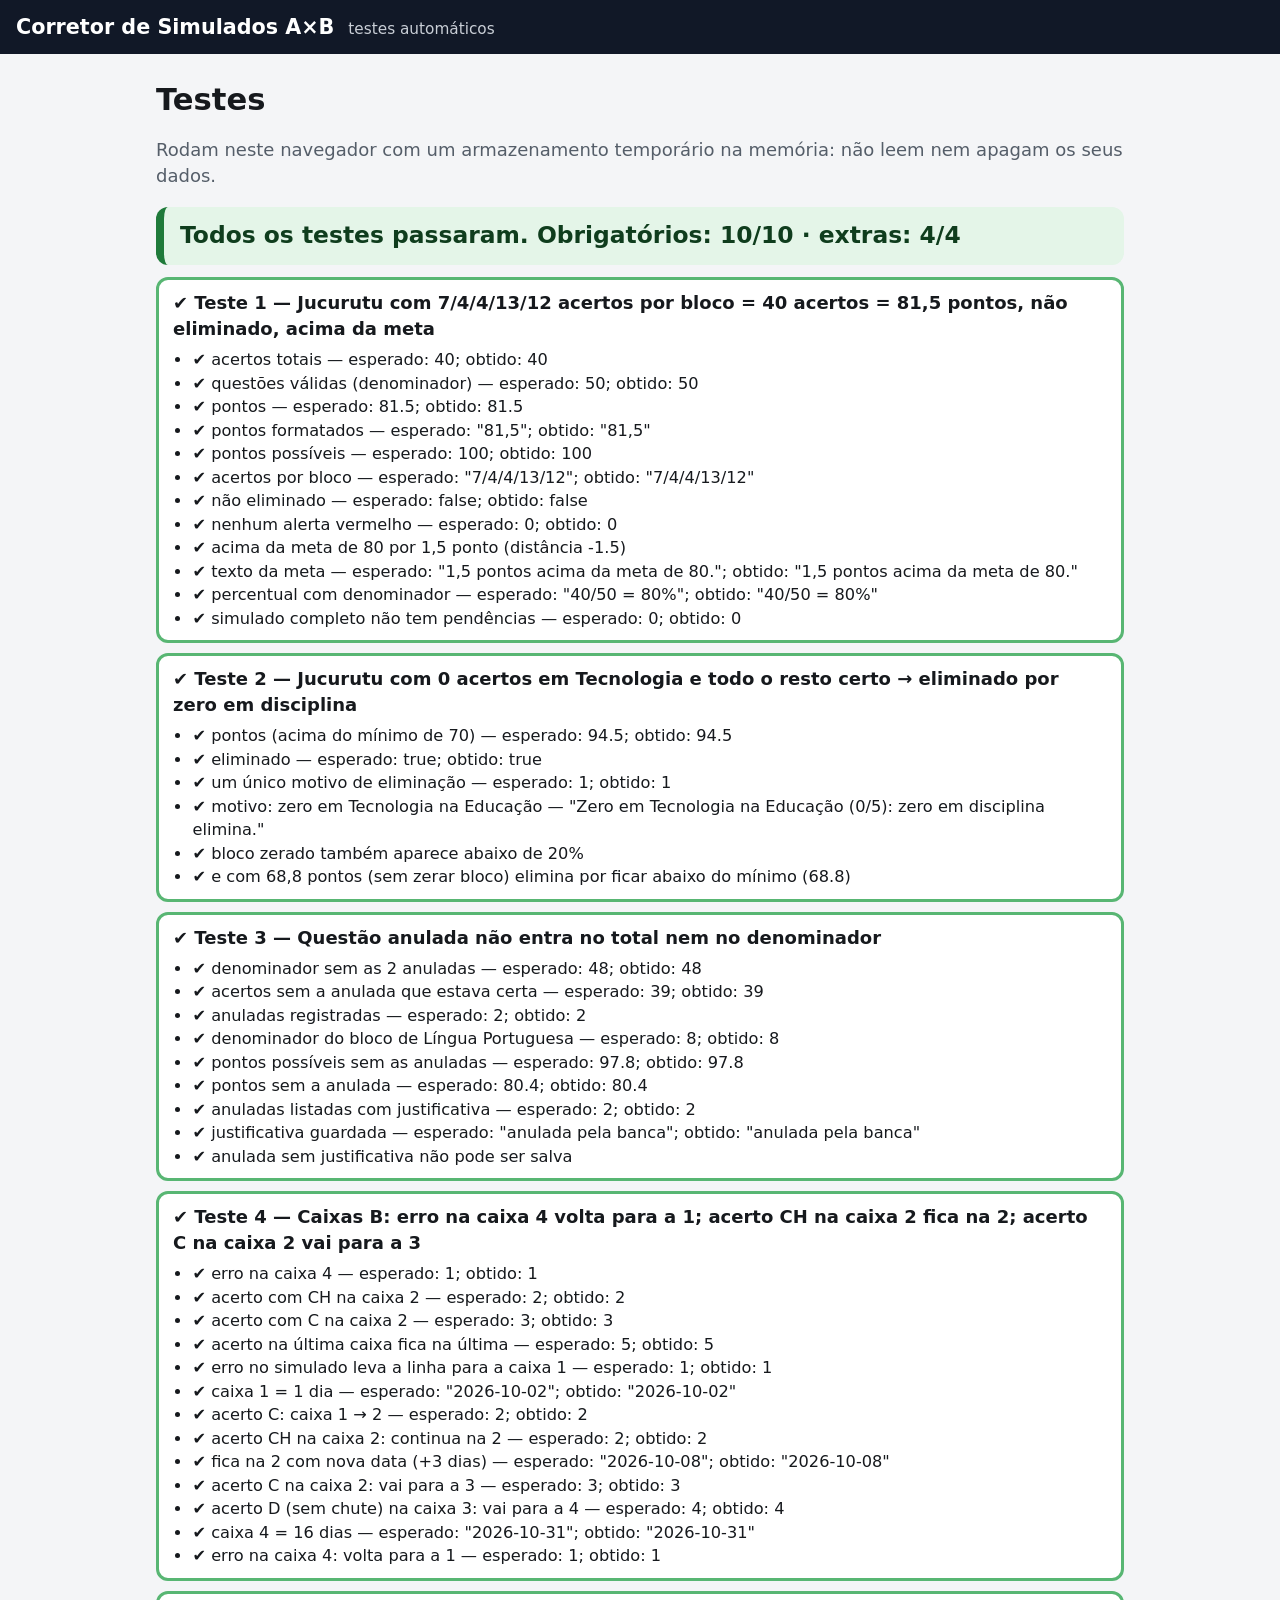
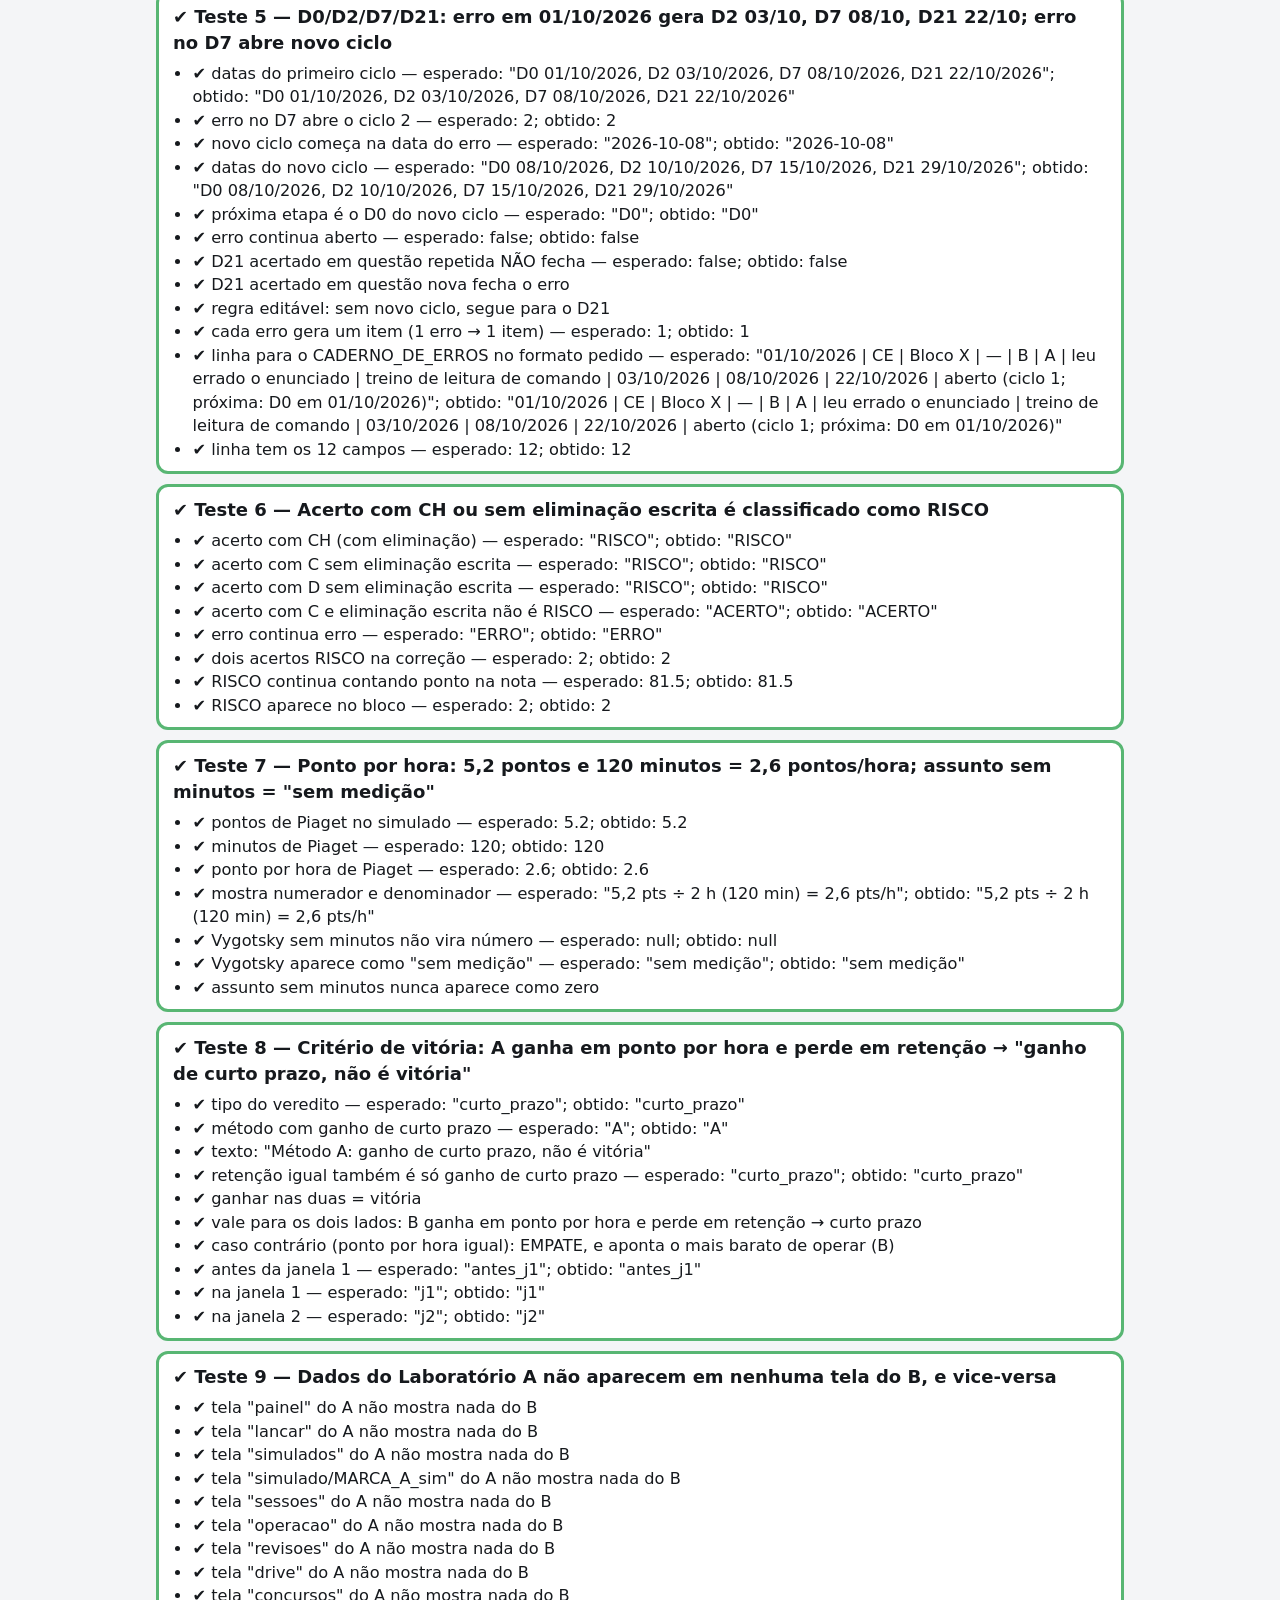
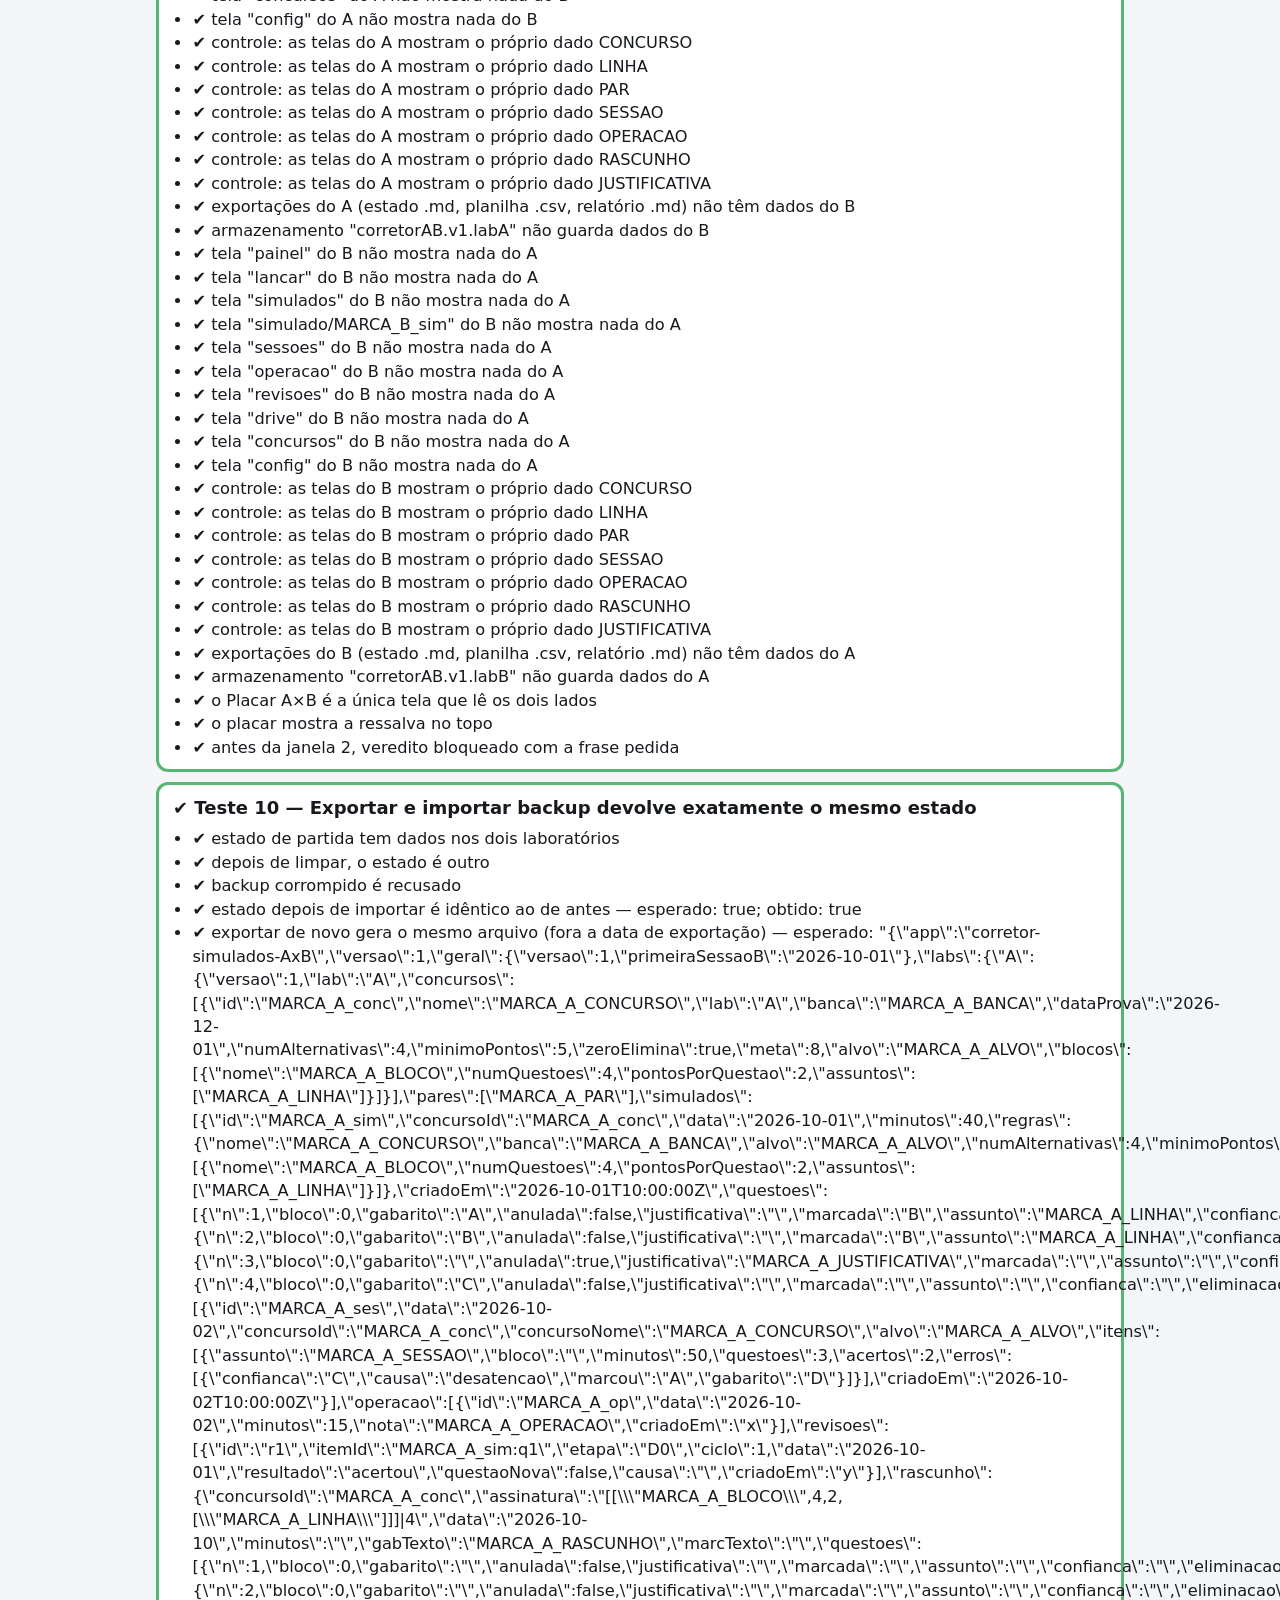
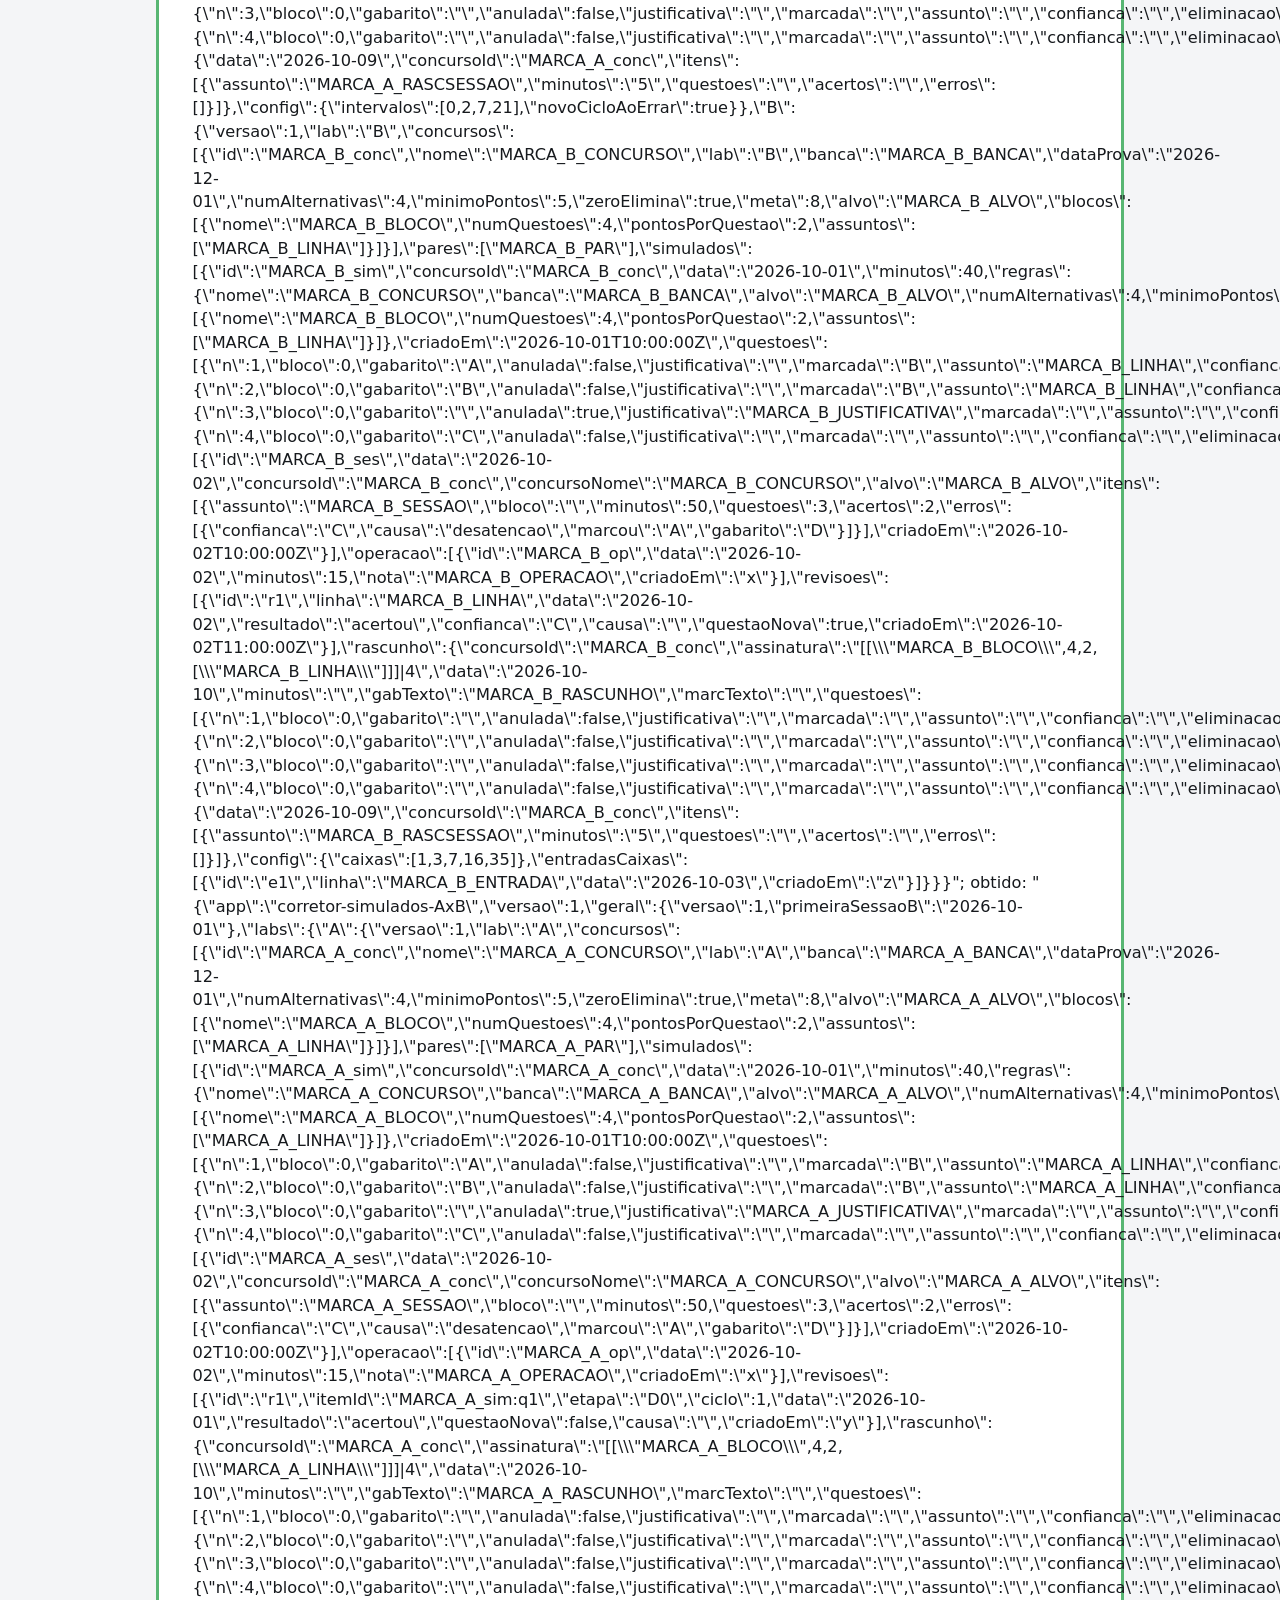
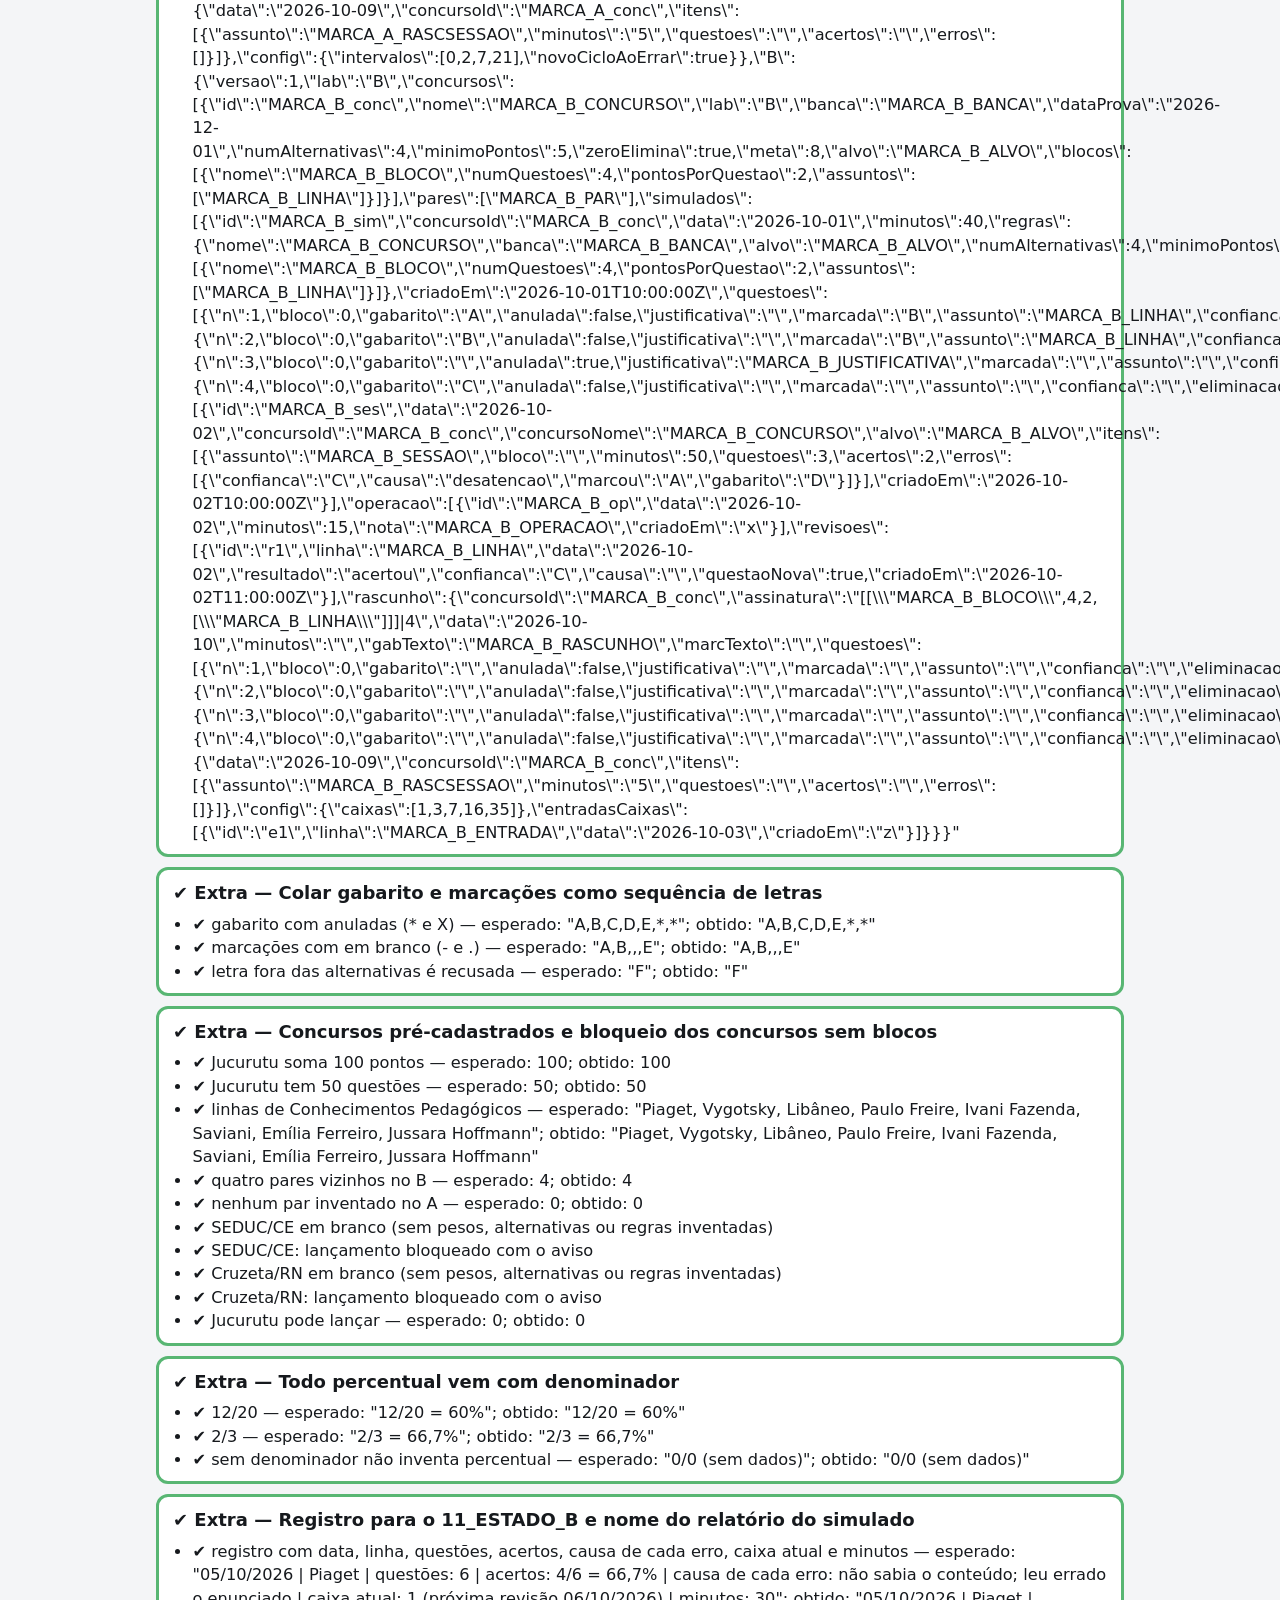
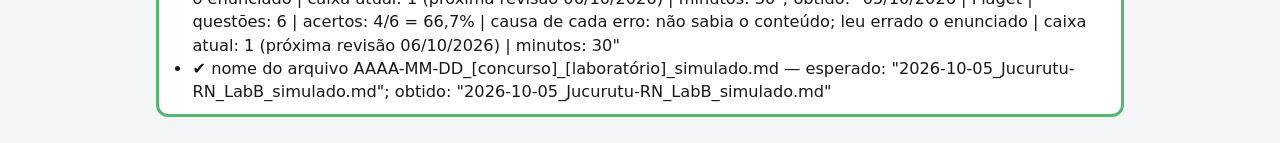
==== tests.html @ 15715290 "Corretor de Simulados A×B: site estático com dois laboratórios separados - Laboratório A (SEDUC/CE, " ====
<!doctype html>
<html lang="pt-BR">
<head>
  <meta charset="utf-8">
  <meta name="viewport" content="width=device-width, initial-scale=1">
  <title>Testes — Corretor de Simulados A×B</title>
  <link rel="stylesheet" href="css/estilo.css">
  <style>
    .teste { background: #fff; border-radius: 12px; border: 3px solid var(--borda); padding: 10px 14px; margin: 10px 0; }
    .teste.passou { border-color: #58b673; }
    .teste.falhou { border-color: #e2685d; }
    .teste ul { margin: 6px 0 0; padding-left: 1.2em; font-size: 0.9rem; }
    .teste li.nao { color: var(--verm); font-weight: 700; }
    #placar-testes { font-size: 1.3rem; font-weight: 800; }
  </style>
</head>
<body>
  <header class="topo"><a href="index.html" class="marca">Corretor de Simulados A×B</a><span class="sub">testes automáticos</span></header>
  <main>
    <h1>Testes</h1>
    <p class="suave">Rodam neste navegador com um armazenamento temporário na memória: não leem nem apagam os seus dados.</p>
    <div id="placar-testes" class="alerta info">Rodando…</div>
    <div id="resultados"></div>
  </main>
  <div id="app" hidden></div>

  <script src="js/nucleo.js"></script>
  <script src="js/dados.js"></script>
  <script src="js/app.js"></script>
  <script>
  (function () {
    'use strict';
    var N = Nucleo, D = Dados;
    D.usarBackend(D.backendMemoria());

    var resultados = [];
    function teste(num, nome, fn) {
      var checks = [];
      function ok(cond, desc) { checks.push({ ok: !!cond, desc: desc }); }
      function igual(obtido, esperado, desc) {
        ok(obtido === esperado, desc + ' — esperado: ' + JSON.stringify(esperado) + '; obtido: ' + JSON.stringify(obtido));
      }
      try { fn(ok, igual); } catch (e) { checks.push({ ok: false, desc: 'Erro durante o teste: ' + e.message }); }
      resultados.push({ num: num, nome: nome, checks: checks, ok: checks.length > 0 && checks.every(function (c) { return c.ok; }) });
    }

    /* ---------- auxiliares ---------- */

    function concJucurutu() { return D.labInicial('B').concursos[0]; }

    /** Simulado de Jucurutu com N acertos por bloco (as primeiras N questões de cada bloco certas). */
    function simuladoJucurutu(acertosPorBloco, data, id) {
      var conc = concJucurutu();
      var qs = N.questoesEmBranco(conc.blocos), cont = [0, 0, 0, 0, 0];
      qs.forEach(function (q) {
        q.gabarito = 'A';
        if (cont[q.bloco] < acertosPorBloco[q.bloco]) { q.marcada = 'A'; q.confianca = 'C'; q.eliminacao = true; cont[q.bloco]++; }
        else { q.marcada = 'B'; q.confianca = 'D'; q.eliminacao = true; q.causa = 'nao_sabia'; }
      });
      return { id: id || 'sim-teste', concursoId: conc.id, data: data || '2026-10-05', minutos: 180, regras: N.regrasDoConcurso(conc), questoes: qs, criadoEm: (data || '2026-10-05') + 'T10:00:00.000Z' };
    }

    /* ---------- 1 ---------- */
    teste(1, 'Jucurutu com 7/4/4/13/12 acertos por bloco = 40 acertos = 81,5 pontos, não eliminado, acima da meta', function (ok, igual) {
      var sim = simuladoJucurutu([7, 4, 4, 13, 12]);
      var c = N.corrigir(sim);
      igual(c.total.acertos, 40, 'acertos totais');
      igual(c.total.validas, 50, 'questões válidas (denominador)');
      igual(c.total.pontos, 81.5, 'pontos');
      igual(N.fmtNum(c.total.pontos), '81,5', 'pontos formatados');
      igual(c.total.pontosPossiveis, 100, 'pontos possíveis');
      igual(c.blocos.map(function (b) { return b.acertos; }).join('/'), '7/4/4/13/12', 'acertos por bloco');
      igual(c.eliminado, false, 'não eliminado');
      igual(c.vermelho.length, 0, 'nenhum alerta vermelho');
      ok(c.meta && c.meta.atingiu && c.meta.distancia === -1.5, 'acima da meta de 80 por 1,5 ponto (distância ' + (c.meta && c.meta.distancia) + ')');
      igual(N.textoMeta(c.meta), '1,5 pontos acima da meta de 80.', 'texto da meta');
      igual(N.fmtPct(c.total.acertos, c.total.validas), '40/50 = 80%', 'percentual com denominador');
      igual(N.pendenciasSimulado(sim, sim.regras).length, 0, 'simulado completo não tem pendências');
    });

    /* ---------- 2 ---------- */
    teste(2, 'Jucurutu com 0 acertos em Tecnologia e todo o resto certo → eliminado por zero em disciplina', function (ok, igual) {
      var c = N.corrigir(simuladoJucurutu([10, 0, 5, 15, 15]));
      igual(c.total.pontos, 94.5, 'pontos (acima do mínimo de 70)');
      igual(c.eliminado, true, 'eliminado');
      igual(c.vermelho.length, 1, 'um único motivo de eliminação');
      ok(/Zero em Tecnologia na Educação/.test(c.vermelho[0] || ''), 'motivo: zero em Tecnologia na Educação — "' + c.vermelho[0] + '"');
      ok(c.amarelo.some(function (m) { return m.indexOf('Tecnologia na Educação') === 0; }), 'bloco zerado também aparece abaixo de 20%');
      var abaixo = N.corrigir(simuladoJucurutu([10, 5, 5, 9, 9]));
      ok(abaixo.eliminado && abaixo.total.pontos === 68.8 && /abaixo do mínimo/.test(abaixo.vermelho[0]), 'e com 68,8 pontos (sem zerar bloco) elimina por ficar abaixo do mínimo (' + abaixo.total.pontos + ')');
    });

    /* ---------- 3 ---------- */
    teste(3, 'Questão anulada não entra no total nem no denominador', function (ok, igual) {
      var sim = simuladoJucurutu([7, 4, 4, 13, 12]);
      sim.questoes[0].anulada = true; sim.questoes[0].gabarito = ''; sim.questoes[0].justificativa = 'anulada pela banca'; // era acerto
      sim.questoes[9].anulada = true; sim.questoes[9].gabarito = ''; sim.questoes[9].justificativa = 'anulada pela banca'; // era erro
      var c = N.corrigir(sim);
      igual(c.total.validas, 48, 'denominador sem as 2 anuladas');
      igual(c.total.acertos, 39, 'acertos sem a anulada que estava certa');
      igual(c.total.anuladas, 2, 'anuladas registradas');
      igual(c.blocos[0].validas, 8, 'denominador do bloco de Língua Portuguesa');
      igual(c.total.pontosPossiveis, 97.8, 'pontos possíveis sem as anuladas');
      igual(c.total.pontos, 80.4, 'pontos sem a anulada');
      igual(c.anuladas.length, 2, 'anuladas listadas com justificativa');
      igual(c.anuladas[0].justificativa, 'anulada pela banca', 'justificativa guardada');
      sim.questoes[0].justificativa = '';
      ok(N.pendenciasSimulado(sim, sim.regras).some(function (p) { return /Q1: questão anulada precisa de justificativa/.test(p); }), 'anulada sem justificativa não pode ser salva');
    });

    /* ---------- 4 ---------- */
    teste(4, 'Caixas B: erro na caixa 4 volta para a 1; acerto CH na caixa 2 fica na 2; acerto C na caixa 2 vai para a 3', function (ok, igual) {
      igual(N.moverCaixa(4, 'errou', '', 5), 1, 'erro na caixa 4');
      igual(N.moverCaixa(2, 'acertou', 'CH', 5), 2, 'acerto com CH na caixa 2');
      igual(N.moverCaixa(2, 'acertou', 'C', 5), 3, 'acerto com C na caixa 2');
      igual(N.moverCaixa(5, 'acertou', 'C', 5), 5, 'acerto na última caixa fica na última');
      // Fluxo completo com o estado do laboratório
      var lab = D.labInicial('B');
      lab.simulados.push(simuladoJucurutu([10, 5, 5, 15, 14], '2026-10-01', 'sim-cx')); // erra a Q50 (Conhecimentos Pedagógicos)
      function rev(data, res, conf, i) { lab.revisoes.push({ id: 'r' + i, linha: 'Conhecimentos Pedagógicos', data: data, resultado: res, confianca: conf, causa: res === 'errou' ? 'distrator' : '', questaoNova: true, criadoEm: data + 'T12:00:0' + i + '.000Z' }); }
      function caixa() { return N.estadoCaixasB(lab)[0]; }
      igual(caixa().caixa, 1, 'erro no simulado leva a linha para a caixa 1');
      igual(caixa().proxima, '2026-10-02', 'caixa 1 = 1 dia');
      rev('2026-10-02', 'acertou', 'C', 1); igual(caixa().caixa, 2, 'acerto C: caixa 1 → 2');
      rev('2026-10-05', 'acertou', 'CH', 2); igual(caixa().caixa, 2, 'acerto CH na caixa 2: continua na 2');
      igual(caixa().proxima, '2026-10-08', 'fica na 2 com nova data (+3 dias)');
      rev('2026-10-08', 'acertou', 'C', 3); igual(caixa().caixa, 3, 'acerto C na caixa 2: vai para a 3');
      rev('2026-10-15', 'acertou', 'D', 4); igual(caixa().caixa, 4, 'acerto D (sem chute) na caixa 3: vai para a 4');
      igual(caixa().proxima, '2026-10-31', 'caixa 4 = 16 dias');
      rev('2026-10-31', 'errou', '', 5); igual(caixa().caixa, 1, 'erro na caixa 4: volta para a 1');
    });

    /* ---------- 5 ---------- */
    teste(5, 'D0/D2/D7/D21: erro em 01/10/2026 gera D2 03/10, D7 08/10, D21 22/10; erro no D7 abre novo ciclo', function (ok, igual) {
      var cfg = N.CONFIG_PADRAO.A;
      var item = { id: 'x', data: '2026-10-01' };
      var e = N.estadoItemA(item, [], cfg);
      igual(e.cicloAtual.etapas.map(function (x) { return x.nome + ' ' + N.fmtData(x.data); }).join(', '),
        'D0 01/10/2026, D2 03/10/2026, D7 08/10/2026, D21 22/10/2026', 'datas do primeiro ciclo');
      var regs = [
        { itemId: 'x', data: '2026-10-01', resultado: 'acertou', questaoNova: false, criadoEm: '2026-10-01T10:00:00Z' },
        { itemId: 'x', data: '2026-10-03', resultado: 'acertou', questaoNova: true, criadoEm: '2026-10-03T10:00:00Z' },
        { itemId: 'x', data: '2026-10-08', resultado: 'errou', questaoNova: true, causa: 'distrator', criadoEm: '2026-10-08T10:00:00Z' }
      ];
      e = N.estadoItemA(item, regs, cfg);
      igual(e.numCiclo, 2, 'erro no D7 abre o ciclo 2');
      igual(e.cicloAtual.inicio, '2026-10-08', 'novo ciclo começa na data do erro');
      igual(e.cicloAtual.etapas.map(function (x) { return x.nome + ' ' + N.fmtData(x.data); }).join(', '),
        'D0 08/10/2026, D2 10/10/2026, D7 15/10/2026, D21 29/10/2026', 'datas do novo ciclo');
      igual(e.proxima.nome, 'D0', 'próxima etapa é o D0 do novo ciclo');
      igual(e.fechado, false, 'erro continua aberto');
      // D21 só fecha com acerto em questão nova
      var ciclo = [
        { data: '2026-10-01', resultado: 'acertou', questaoNova: false, criadoEm: 'a1' },
        { data: '2026-10-03', resultado: 'acertou', questaoNova: true, criadoEm: 'a2' },
        { data: '2026-10-08', resultado: 'acertou', questaoNova: true, criadoEm: 'a3' },
        { data: '2026-10-22', resultado: 'acertou', questaoNova: false, criadoEm: 'a4' }
      ];
      igual(N.estadoItemA(item, ciclo, cfg).fechado, false, 'D21 acertado em questão repetida NÃO fecha');
      ciclo.push({ data: '2026-10-23', resultado: 'acertou', questaoNova: true, criadoEm: 'a5' });
      var f = N.estadoItemA(item, ciclo, cfg);
      ok(f.fechado && f.dataFechamento === '2026-10-23', 'D21 acertado em questão nova fecha o erro');
      // Regra editável: com "novo ciclo" desligado, errar no D7 segue para o D21
      var semCiclo = N.estadoItemA(item, regs, { intervalos: [0, 2, 7, 21], novoCicloAoErrar: false });
      ok(semCiclo.numCiclo === 1 && semCiclo.proxima.nome === 'D21', 'regra editável: sem novo ciclo, segue para o D21');
      // Fluxo completo a partir de um simulado do Laboratório A
      var lab = D.labInicial('A');
      lab.concursos[0].blocos = [{ nome: 'Bloco X', numQuestoes: 2, pontosPorQuestao: 1, assuntos: [] }];
      lab.concursos[0].numAlternativas = 4;
      var s = { id: 's1', concursoId: lab.concursos[0].id, data: '2026-10-01', minutos: 30, regras: N.regrasDoConcurso(lab.concursos[0]),
        questoes: [{ n: 1, bloco: 0, gabarito: 'A', anulada: false, marcada: 'B', assunto: '', confianca: 'D', eliminacao: true, par: '', causa: 'leu_errado' },
                   { n: 2, bloco: 0, gabarito: 'C', anulada: false, marcada: 'C', assunto: '', confianca: 'C', eliminacao: true, par: '', causa: '' }], criadoEm: 'z' };
      lab.simulados.push(s);
      var est = N.estadoRevisoesA(lab);
      igual(est.length, 1, 'cada erro gera um item (1 erro → 1 item)');
      var linha = N.linhaCaderno(est[0]);
      igual(linha, '01/10/2026 | CE | Bloco X | — | B | A | leu errado o enunciado | treino de leitura de comando | 03/10/2026 | 08/10/2026 | 22/10/2026 | aberto (ciclo 1; próxima: D0 em 01/10/2026)', 'linha para o CADERNO_DE_ERROS no formato pedido');
      igual(linha.split(' | ').length, 12, 'linha tem os 12 campos');
    });

    /* ---------- 6 ---------- */
    teste(6, 'Acerto com CH ou sem eliminação escrita é classificado como RISCO', function (ok, igual) {
      igual(N.classificar({ gabarito: 'A', marcada: 'A', confianca: 'CH', eliminacao: true }), 'RISCO', 'acerto com CH (com eliminação)');
      igual(N.classificar({ gabarito: 'A', marcada: 'A', confianca: 'C', eliminacao: false }), 'RISCO', 'acerto com C sem eliminação escrita');
      igual(N.classificar({ gabarito: 'A', marcada: 'A', confianca: 'D', eliminacao: false }), 'RISCO', 'acerto com D sem eliminação escrita');
      igual(N.classificar({ gabarito: 'A', marcada: 'A', confianca: 'C', eliminacao: true }), 'ACERTO', 'acerto com C e eliminação escrita não é RISCO');
      igual(N.classificar({ gabarito: 'A', marcada: 'B', confianca: 'C', eliminacao: true }), 'ERRO', 'erro continua erro');
      var sim = simuladoJucurutu([7, 4, 4, 13, 12]);
      sim.questoes[0].confianca = 'CH'; sim.questoes[1].eliminacao = false;
      var c = N.corrigir(sim);
      igual(c.total.risco, 2, 'dois acertos RISCO na correção');
      igual(c.total.pontos, 81.5, 'RISCO continua contando ponto na nota');
      igual(c.blocos[0].risco, 2, 'RISCO aparece no bloco');
    });

    /* ---------- 7 ---------- */
    teste(7, 'Ponto por hora: 5,2 pontos e 120 minutos = 2,6 pontos/hora; assunto sem minutos = "sem medição"', function (ok, igual) {
      var lab = D.labInicial('B');
      var sim = simuladoJucurutu([10, 5, 5, 15, 0], '2026-10-05', 'sim-pph');
      // Conhecimentos Pedagógicos: Q36 e Q37 certas em Piaget (2 × 2,6 = 5,2); Q38 certa em Vygotsky
      [35, 36].forEach(function (i) { var q = sim.questoes[i]; q.assunto = 'Piaget'; q.marcada = 'A'; q.confianca = 'C'; q.causa = ''; });
      var q38 = sim.questoes[37]; q38.assunto = 'Vygotsky'; q38.marcada = 'A'; q38.confianca = 'C'; q38.causa = '';
      lab.simulados.push(sim);
      lab.sessoes.push({ id: 'ses1', data: '2026-10-03', concursoId: 'jucurutu-rn', concursoNome: 'Jucurutu/RN', itens: [{ assunto: 'Piaget', bloco: 'Conhecimentos Pedagógicos', minutos: 120, questoes: 0, acertos: 0, erros: [] }], criadoEm: 'x' });
      var per = N.periodoPlacar({ primeiraSessaoB: '2026-10-01' }, D.labInicial('A'), lab, '2026-10-31');
      var pph = N.pontoPorHora(lab, per);
      var piaget = pph.linhas.filter(function (l) { return l.assunto === 'Piaget'; })[0];
      var vyg = pph.linhas.filter(function (l) { return l.assunto === 'Vygotsky'; })[0];
      igual(piaget.pontos, 5.2, 'pontos de Piaget no simulado');
      igual(piaget.minutos, 120, 'minutos de Piaget');
      igual(piaget.valor, 2.6, 'ponto por hora de Piaget');
      igual(N.textoPph(piaget.pontos, piaget.minutos, piaget.valor), '5,2 pts ÷ 2 h (120 min) = 2,6 pts/h', 'mostra numerador e denominador');
      igual(vyg.valor, null, 'Vygotsky sem minutos não vira número');
      igual(N.textoPph(vyg.pontos, vyg.minutos, vyg.valor), 'sem medição', 'Vygotsky aparece como "sem medição"');
      ok(vyg.valor !== 0, 'assunto sem minutos nunca aparece como zero');
    });

    /* ---------- 8 ---------- */
    teste(8, 'Critério de vitória: A ganha em ponto por hora e perde em retenção → "ganho de curto prazo, não é vitória"', function (ok, igual) {
      function n(pph, ac, tot, custo) { return { pph: { valor: pph }, retencao: { acertos: ac, total: tot }, custo: { media: custo } }; }
      var v = N.veredito(n(3, 5, 10, 60), n(2, 8, 10, 30));
      igual(v.tipo, 'curto_prazo', 'tipo do veredito');
      igual(v.metodo, 'A', 'método com ganho de curto prazo');
      ok(/ganho de curto prazo, não é vitória/.test(v.texto), 'texto: "' + v.texto + '"');
      igual(N.veredito(n(3, 5, 10, 60), n(2, 5, 10, 30)).tipo, 'curto_prazo', 'retenção igual também é só ganho de curto prazo');
      var vit = N.veredito(n(3, 9, 10, 60), n(2, 5, 10, 30));
      ok(vit.tipo === 'vitoria' && vit.metodo === 'A', 'ganhar nas duas = vitória');
      var bCurto = N.veredito(n(2, 9, 10, 60), n(3, 5, 10, 30));
      ok(bCurto.tipo === 'curto_prazo' && bCurto.metodo === 'B', 'vale para os dois lados: B ganha em ponto por hora e perde em retenção → curto prazo');
      var emp = N.veredito(n(2, 9, 10, 60), n(2, 5, 10, 30));
      ok(emp.tipo === 'empate' && emp.texto === 'EMPATE — fique com o mais barato de operar' && emp.maisBarato === 'B', 'caso contrário (ponto por hora igual): EMPATE, e aponta o mais barato de operar (B)');
      // Antes da janela 2 o veredito fica bloqueado
      var per = { inicio: '2026-10-01', j1: '2026-10-29', j2: '2026-11-26' };
      igual(N.faseJanela(per, '2026-10-20').fase, 'antes_j1', 'antes da janela 1');
      igual(N.faseJanela(per, '2026-11-01').fase, 'j1', 'na janela 1');
      igual(N.faseJanela(per, '2026-11-26').fase, 'j2', 'na janela 2');
    });

    /* ---------- 9 ---------- */
    teste(9, 'Dados do Laboratório A não aparecem em nenhuma tela do B, e vice-versa', function (ok, igual) {
      N.fixarHoje('2026-10-10');
      function montar(L) {
        var M = 'MARCA_' + L + '_';
        var lab = D.labInicial(L);
        lab.concursos = [{ id: M + 'conc', nome: M + 'CONCURSO', lab: L, banca: M + 'BANCA', dataProva: '2026-12-01', numAlternativas: 4, minimoPontos: 5, zeroElimina: true, meta: 8, alvo: M + 'ALVO',
          blocos: [{ nome: M + 'BLOCO', numQuestoes: 4, pontosPorQuestao: 2, assuntos: [M + 'LINHA'] }] }];
        lab.pares = [M + 'PAR'];
        var R = N.regrasDoConcurso(lab.concursos[0]);
        lab.simulados = [{ id: M + 'sim', concursoId: M + 'conc', data: '2026-10-01', minutos: 40, regras: R, criadoEm: '2026-10-01T10:00:00Z',
          questoes: [
            { n: 1, bloco: 0, gabarito: 'A', anulada: false, justificativa: '', marcada: 'B', assunto: M + 'LINHA', confianca: 'D', eliminacao: true, par: M + 'PAR', causa: 'distrator' },
            { n: 2, bloco: 0, gabarito: 'B', anulada: false, justificativa: '', marcada: 'B', assunto: M + 'LINHA', confianca: 'C', eliminacao: true, par: '', causa: '' },
            { n: 3, bloco: 0, gabarito: '', anulada: true, justificativa: M + 'JUSTIFICATIVA', marcada: '', assunto: '', confianca: '', eliminacao: false, par: '', causa: '' },
            { n: 4, bloco: 0, gabarito: 'C', anulada: false, justificativa: '', marcada: '', assunto: '', confianca: '', eliminacao: false, par: '', causa: 'chute' }] }];
        lab.sessoes = [{ id: M + 'ses', data: '2026-10-02', concursoId: M + 'conc', concursoNome: M + 'CONCURSO', alvo: M + 'ALVO',
          itens: [{ assunto: M + 'SESSAO', bloco: '', minutos: 50, questoes: 3, acertos: 2, erros: [{ confianca: 'C', causa: 'desatencao', marcou: 'A', gabarito: 'D' }] }], criadoEm: '2026-10-02T10:00:00Z' }];
        lab.operacao = [{ id: M + 'op', data: '2026-10-02', minutos: 15, nota: M + 'OPERACAO', criadoEm: 'x' }];
        lab.rascunho = App.novoRascunho(lab.concursos[0]);
        lab.rascunho.gabTexto = M + 'RASCUNHO';
        lab.rascunhoSessao = { data: '2026-10-09', concursoId: M + 'conc', itens: [{ assunto: M + 'RASCSESSAO', minutos: '5', questoes: '', acertos: '', erros: [] }] };
        if (L === 'A') lab.revisoes = [{ id: 'r1', itemId: M + 'sim:q1', etapa: 'D0', ciclo: 1, data: '2026-10-01', resultado: 'acertou', questaoNova: false, causa: '', criadoEm: 'y' }];
        else { lab.revisoes = [{ id: 'r1', linha: M + 'LINHA', data: '2026-10-02', resultado: 'acertou', confianca: 'C', causa: '', questaoNova: true, criadoEm: '2026-10-02T11:00:00Z' }]; lab.entradasCaixas = [{ id: 'e1', linha: M + 'ENTRADA', data: '2026-10-03', criadoEm: 'z' }]; }
        D.salvarLab(lab);
        return lab;
      }
      var labs = { A: montar('A'), B: montar('B') };
      var telas = ['', 'lancar', 'simulados', 'simulado/MARCA_X_sim', 'sessoes', 'operacao', 'revisoes', 'drive', 'concursos', 'config'];
      ['A', 'B'].forEach(function (L) {
        var O = L === 'A' ? 'B' : 'A';
        telas.forEach(function (t) {
          var html = App.htmlDaTela('#/' + L + '/' + t.replace('X', L));
          ok(html.indexOf('MARCA_' + O) < 0, 'tela "' + (t.replace('X', L) || 'painel') + '" do ' + L + ' não mostra nada do ' + O);
        });
        var todas = telas.map(function (t) { return App.htmlDaTela('#/' + L + '/' + t.replace('X', L)); }).join('');
        ['CONCURSO', 'LINHA', 'PAR', 'SESSAO', 'OPERACAO', 'RASCUNHO', 'JUSTIFICATIVA'].forEach(function (m) {
          ok(todas.indexOf('MARCA_' + L + '_' + m) >= 0, 'controle: as telas do ' + L + ' mostram o próprio dado ' + m);
        });
        var per = N.periodoPlacar({ primeiraSessaoB: '2026-10-01' }, L === 'A' ? labs.A : { sessoes: [] }, L === 'B' ? labs.B : { sessoes: [] }, N.hoje());
        var exp = N.mdEstadoLab(D.lab(L), per, N.hoje()) + N.csvLab(D.lab(L)) + N.mdSimulado(D.lab(L), D.lab(L).simulados[0]);
        ok(exp.indexOf('MARCA_' + O) < 0, 'exportações do ' + L + ' (estado .md, planilha .csv, relatório .md) não têm dados do ' + O);
        var bruto = D.PREFIXO + 'lab' + L;
        ok(JSON.stringify(D.lab(L)).indexOf('MARCA_' + O) < 0, 'armazenamento "' + bruto + '" não guarda dados do ' + O);
      });
      var placar = App.htmlDaTela('#/placar');
      ok(placar.indexOf('MARCA_A_') >= 0 && placar.indexOf('MARCA_B_') >= 0, 'o Placar A×B é a única tela que lê os dois lados');
      ok(placar.indexOf(N.RESSALVA_PLACAR) >= 0, 'o placar mostra a ressalva no topo');
      ok(placar.indexOf(N.FRASE_BLOQUEIO) >= 0, 'antes da janela 2, veredito bloqueado com a frase pedida');
      N.fixarHoje(null);
    });

    /* ---------- 10 ---------- */
    teste(10, 'Exportar e importar backup devolve exatamente o mesmo estado', function (ok, igual) {
      D.salvarGeral({ versao: 1, primeiraSessaoB: '2026-10-01' });
      var antes = JSON.stringify(D.estadoCompleto());
      ok(antes.indexOf('MARCA_A_') >= 0 && antes.indexOf('MARCA_B_') >= 0, 'estado de partida tem dados nos dois laboratórios');
      var arquivo = JSON.stringify(D.exportarBackup(), null, 2);
      D.limparTudo();
      ok(JSON.stringify(D.estadoCompleto()) !== antes, 'depois de limpar, o estado é outro');
      var invalido = JSON.parse(arquivo); invalido.labs.B.lab = 'A';
      var recusou = false;
      try { D.importarBackup(invalido); } catch (e) { recusou = true; }
      ok(recusou, 'backup corrompido é recusado');
      D.importarBackup(JSON.parse(arquivo));
      var depois = JSON.stringify(D.estadoCompleto());
      igual(depois === antes, true, 'estado depois de importar é idêntico ao de antes');
      var segundo = JSON.parse(JSON.stringify(D.exportarBackup())); delete segundo.exportadoEm;
      var primeiro = JSON.parse(arquivo); delete primeiro.exportadoEm;
      igual(JSON.stringify(segundo), JSON.stringify(primeiro), 'exportar de novo gera o mesmo arquivo (fora a data de exportação)');
    });

    /* ---------- extras ---------- */
    teste('extra', 'Colar gabarito e marcações como sequência de letras', function (ok, igual) {
      var g = N.lerSequencia('ab cde*\nX', 5, 'gabarito');
      igual(g.valores.join(','), 'A,B,C,D,E,*,*', 'gabarito com anuladas (* e X)');
      var m = N.lerSequencia('AB-.E', 5, 'marcacao');
      igual(m.valores.join(','), 'A,B,,,E', 'marcações com em branco (- e .)');
      igual(N.lerSequencia('ABF', 5, 'gabarito').invalidos.join(''), 'F', 'letra fora das alternativas é recusada');
    });

    teste('extra', 'Concursos pré-cadastrados e bloqueio dos concursos sem blocos', function (ok, igual) {
      var A = D.labInicial('A'), B = D.labInicial('B');
      var j = B.concursos[0];
      igual(N.totalPontos(j.blocos), 100, 'Jucurutu soma 100 pontos');
      igual(N.totalQuestoes(j.blocos), 50, 'Jucurutu tem 50 questões');
      igual(j.blocos[4].assuntos.join(', '), 'Piaget, Vygotsky, Libâneo, Paulo Freire, Ivani Fazenda, Saviani, Emília Ferreiro, Jussara Hoffmann', 'linhas de Conhecimentos Pedagógicos');
      igual(B.pares.length, 4, 'quatro pares vizinhos no B');
      igual(A.pares.length, 0, 'nenhum par inventado no A');
      A.concursos.forEach(function (c) {
        ok(c.blocos.length === 0 && c.numAlternativas === null && c.minimoPontos === null && c.zeroElimina === null && c.meta === null, c.nome + ' em branco (sem pesos, alternativas ou regras inventadas)');
        ok(N.bloqueiosLancamento(c).indexOf('preencher pelo edital antes de lançar simulado') >= 0, c.nome + ': lançamento bloqueado com o aviso');
      });
      igual(N.bloqueiosLancamento(j).length, 0, 'Jucurutu pode lançar');
    });

    teste('extra', 'Todo percentual vem com denominador', function (ok, igual) {
      igual(N.fmtPct(12, 20), '12/20 = 60%', '12/20');
      igual(N.fmtPct(2, 3), '2/3 = 66,7%', '2/3');
      igual(N.fmtPct(0, 0), '0/0 (sem dados)', 'sem denominador não inventa percentual');
    });

    teste('extra', 'Registro para o 11_ESTADO_B e nome do relatório do simulado', function (ok, igual) {
      var lab = D.labInicial('B');
      var sim = simuladoJucurutu([10, 5, 5, 15, 14], '2026-10-05', 'sim-reg');
      sim.questoes[49].assunto = 'Piaget'; sim.questoes[48].assunto = 'Piaget';
      lab.simulados.push(sim);
      lab.sessoes.push({ id: 's', data: '2026-10-05', concursoId: 'jucurutu-rn', concursoNome: 'Jucurutu/RN', itens: [{ assunto: 'Piaget', bloco: 'Conhecimentos Pedagógicos', minutos: 30, questoes: 4, acertos: 3, erros: [{ confianca: 'D', causa: 'leu_errado' }] }], criadoEm: 'q' });
      igual(N.registroEstadoB(lab, 'Piaget', '2026-10-05'),
        '05/10/2026 | Piaget | questões: 6 | acertos: 4/6 = 66,7% | causa de cada erro: não sabia o conteúdo; leu errado o enunciado | caixa atual: 1 (próxima revisão 06/10/2026) | minutos: 30',
        'registro com data, linha, questões, acertos, causa de cada erro, caixa atual e minutos');
      igual(N.nomeArquivoSimulado(sim, 'B'), '2026-10-05_Jucurutu-RN_LabB_simulado.md', 'nome do arquivo AAAA-MM-DD_[concurso]_[laboratório]_simulado.md');
    });

    /* ---------- saída ---------- */
    var obrigatorios = resultados.filter(function (r) { return r.num !== 'extra'; });
    var passaram = obrigatorios.filter(function (r) { return r.ok; }).length;
    var extrasOk = resultados.filter(function (r) { return r.num === 'extra' && r.ok; }).length;
    var extras = resultados.length - obrigatorios.length;
    var todos = resultados.every(function (r) { return r.ok; });
    var p = document.getElementById('placar-testes');
    p.className = 'alerta ' + (todos ? 'verde' : 'vermelho');
    p.textContent = (todos ? 'Todos os testes passaram. ' : 'Há testes falhando. ') + 'Obrigatórios: ' + passaram + '/' + obrigatorios.length + ' · extras: ' + extrasOk + '/' + extras;
    var h = '';
    resultados.forEach(function (r) {
      h += '<div class="teste ' + (r.ok ? 'passou' : 'falhou') + '"><strong>' + (r.ok ? '✔' : '✘') + ' ' + (r.num === 'extra' ? 'Extra' : 'Teste ' + r.num) + ' — ' + r.nome.replace(/</g, '&lt;') + '</strong><ul>';
      r.checks.forEach(function (c) { h += '<li class="' + (c.ok ? 'sim' : 'nao') + '">' + (c.ok ? '✔ ' : '✘ ') + c.desc.replace(/</g, '&lt;') + '</li>'; });
      h += '</ul></div>';
    });
    document.getElementById('resultados').innerHTML = h;
    window.RESULTADO_TESTES = { todos: todos, obrigatorios: obrigatorios.length, passaram: passaram, extras: extras, extrasOk: extrasOk,
      falhas: resultados.filter(function (r) { return !r.ok; }).map(function (r) { return { num: r.num, nome: r.nome, checks: r.checks.filter(function (c) { return !c.ok; }) }; }) };
  })();
  </script>
</body>
</html>
---- css/estilo.css ----
/* Corretor de Simulados A×B — estilo (letras e botões grandes, pensado para celular) */

:root {
  --fundo: #f4f5f7;
  --texto: #16191d;
  --suave: #555e69;
  --borda: #cfd5dd;
  --cartao: #ffffff;
  --escuro: #111827;
  --a: #1d4ed8;
  --a-claro: #e7eefe;
  --b: #0f766e;
  --b-claro: #dff4f1;
  --p: #6d28d9;
  --p-claro: #f1eafe;
  --verm: #b42318;
  --verm-claro: #fdeceb;
  --amar: #8a5300;
  --amar-claro: #fff3d6;
  --verde: #1f7a3a;
  --verde-claro: #e4f5e8;
  --cor: var(--escuro);
  --cor-claro: #eceef2;
}

* { box-sizing: border-box; }

html { font-size: 18px; -webkit-text-size-adjust: 100%; }

body {
  margin: 0;
  font-family: system-ui, -apple-system, "Segoe UI", Roboto, "Helvetica Neue", Arial, sans-serif;
  background: var(--fundo);
  color: var(--texto);
  line-height: 1.45;
}

a { color: var(--cor); }

h1 { font-size: 1.7rem; margin: 0.4em 0; line-height: 1.2; }
h2 { font-size: 1.35rem; margin: 1em 0 0.5em; line-height: 1.25; }
h3 { font-size: 1.15rem; margin: 1.2em 0 0.4em; }
h4 { font-size: 1rem; margin: 1em 0 0.3em; }

.topo { background: var(--escuro); color: #fff; padding: 12px 16px; display: flex; flex-wrap: wrap; gap: 4px 14px; align-items: baseline; }
.topo .marca { color: #fff; text-decoration: none; font-weight: 800; font-size: 1.15rem; }
.topo .sub { color: #c9ced6; font-size: 0.85rem; }

nav.principal { display: flex; flex-wrap: wrap; gap: 6px; padding: 8px 12px; background: #1f2937; }
nav.principal a {
  color: #fff; text-decoration: none; font-weight: 700; padding: 10px 14px; border-radius: 10px;
  min-height: 46px; display: inline-flex; align-items: center; border: 2px solid transparent;
}
nav.principal a.nav-a { border-color: #6d8ff0; }
nav.principal a.nav-b { border-color: #3bb3a6; }
nav.principal a.nav-p { border-color: #a98af0; }
nav.principal a.ativo { background: #fff; color: var(--escuro); }

main { max-width: 1000px; margin: 0 auto; padding: 16px; }

/* Botões e campos */
button, .botao {
  font: inherit; font-weight: 700; min-height: 50px; padding: 10px 18px; border-radius: 12px;
  border: 2px solid var(--borda); background: #fff; color: var(--texto); cursor: pointer;
  display: inline-flex; align-items: center; justify-content: center; text-align: center; text-decoration: none;
  margin: 6px 8px 6px 0; max-width: 100%;
}
button:hover, .botao:hover { border-color: var(--cor); }
button.primario, .botao.primario { background: var(--cor); color: #fff; border-color: var(--cor); }
button.perigo { color: var(--verm); border-color: #f0b4ae; }
button.pequeno { min-height: 42px; padding: 6px 12px; font-size: 0.9rem; }
button:focus-visible, a:focus-visible, input:focus-visible, select:focus-visible, textarea:focus-visible, summary:focus-visible {
  outline: 3px solid #f59e0b; outline-offset: 2px;
}

label { display: block; font-weight: 700; margin: 10px 0 4px; }
input, select, textarea {
  font: inherit; font-weight: 400; display: block; width: 100%; min-height: 50px; margin-top: 4px;
  padding: 8px 12px; border: 2px solid var(--borda); border-radius: 10px; background: #fff; color: var(--texto);
}
textarea { min-height: 70px; resize: vertical; }
input[type="checkbox"], input[type="radio"] { width: 28px; height: 28px; min-height: 0; margin: 0; flex: 0 0 auto; accent-color: var(--cor); }
label.marcar { display: flex; align-items: center; gap: 10px; font-weight: 600; min-height: 50px; margin: 6px 0; }
fieldset { border: 2px solid var(--borda); border-radius: 12px; margin: 12px 0; padding: 8px 14px 12px; min-width: 0; }
fieldset.radios { display: flex; flex-wrap: wrap; gap: 0 18px; padding-top: 0; }
legend { font-weight: 800; padding: 0 6px; }

.acoes { display: flex; flex-wrap: wrap; align-items: center; margin: 10px 0; }

.grade2 { display: grid; grid-template-columns: repeat(auto-fit, minmax(230px, 1fr)); gap: 0 14px; }
.grade3 { display: grid; grid-template-columns: repeat(auto-fit, minmax(160px, 1fr)); gap: 0 14px; }
.grade-num { display: grid; grid-template-columns: repeat(auto-fit, minmax(150px, 1fr)); gap: 0 12px; }

.cartao { background: var(--cartao); border: 1px solid var(--borda); border-radius: 16px; padding: 14px 16px; margin: 12px 0; }
.cartao > h3:first-child, .cartao > h2:first-child { margin-top: 0.2em; }
.suave { color: var(--suave); }
.ruim { color: var(--verm); font-weight: 700; }
.lista-limpa { list-style: none; padding: 0; }

/* Alertas */
.alerta { border-radius: 12px; padding: 12px 16px; margin: 12px 0; border-left: 8px solid; }
.alerta ul { margin: 6px 0 0; padding-left: 1.2em; }
.alerta.vermelho { background: var(--verm-claro); border-color: var(--verm); color: #5e120c; }
.alerta.amarelo { background: var(--amar-claro); border-color: #d99a00; color: #4d3200; }
.alerta.verde { background: var(--verde-claro); border-color: var(--verde); color: #0f3d1d; }
.alerta.info { background: #eef1f5; border-color: #7b8794; }
.aviso-topo { font-weight: 700; }

.destaque-drive { background: #fffbe8; border: 2px solid #e8c547; border-radius: 12px; padding: 12px 16px; font-weight: 700; }

/* Tela inicial */
.cartao-link {
  display: flex; flex-direction: column; gap: 4px; text-decoration: none; color: var(--texto);
  background: #fff; border-radius: 16px; padding: 18px; margin: 10px 0; border: 3px solid var(--borda); min-height: 110px;
}
.cartao-link strong { font-size: 1.25rem; }
.cartao-link.lab-a { border-color: var(--a); }
.cartao-link.lab-a strong { color: var(--a); }
.cartao-link.lab-b { border-color: var(--b); }
.cartao-link.lab-b strong { color: var(--b); }
.cartao-link.placar { border-color: var(--p); }
.cartao-link.placar strong { color: var(--p); }
.cartao-link-simples { display: block; text-decoration: none; color: var(--texto); }

/* Laboratórios */
.lab-a { --cor: var(--a); --cor-claro: var(--a-claro); }
.lab-b { --cor: var(--b); --cor-claro: var(--b-claro); }
.faixa-lab { background: var(--cor); color: #fff; padding: 12px 16px; border-radius: 14px; font-size: 1.05rem; display: flex; flex-wrap: wrap; gap: 4px 10px; }
.faixa-drive { margin-left: auto; background: rgba(255, 255, 255, 0.18); border-radius: 8px; padding: 0 8px; font-weight: 700; }
.abas { display: flex; flex-wrap: wrap; gap: 6px; margin: 12px 0 6px; }
.abas a {
  text-decoration: none; font-weight: 700; color: var(--cor); border: 2px solid var(--cor); border-radius: 10px;
  padding: 8px 12px; min-height: 46px; display: inline-flex; align-items: center; background: #fff;
}
.abas a.ativo { background: var(--cor); color: #fff; }

.numero-grande {
  display: block; background: var(--cor-claro); border-radius: 14px; padding: 12px 16px; margin: 8px 0;
  text-decoration: none; color: var(--texto); font-weight: 600;
}
.numero-grande span { display: block; font-size: 2rem; font-weight: 800; color: var(--cor); line-height: 1.1; }
.numero-grande.urgente { background: var(--verm-claro); }
.numero-grande.urgente span { color: var(--verm); }

/* Tabelas */
.tabela-rolagem { overflow-x: auto; -webkit-overflow-scrolling: touch; margin: 8px 0; }
table { width: 100%; border-collapse: collapse; background: #fff; font-size: 0.95rem; }
th, td { padding: 8px 10px; border-bottom: 1px solid var(--borda); text-align: left; vertical-align: top; }
th { background: #eef1f5; font-weight: 800; }
table.cinco td:first-child { min-width: 170px; }

/* Lançamento */
.titulo-bloco { background: var(--cor-claro); border-radius: 10px; padding: 8px 12px; margin-top: 18px; }
.questao { border: 3px solid var(--borda); border-radius: 14px; padding: 10px 12px; margin: 10px 0; background: #fff; }
.questao.s-ACERTO { border-color: #58b673; }
.questao.s-RISCO { border-color: #e0a800; }
.questao.s-ERRO, .questao.s-BRANCO { border-color: #e2685d; }
.questao.s-ANULADA { border-color: #9aa3ae; background: #f2f3f5; }
.q-cab { display: flex; align-items: center; justify-content: space-between; gap: 10px; }
.q-num { font-weight: 800; font-size: 1.1rem; }
.q-campos { display: grid; grid-template-columns: repeat(auto-fill, minmax(128px, 1fr)); gap: 0 10px; }
.q-campos label { font-size: 0.9rem; }
.q-campos .largo { grid-column: 1 / -1; }
.q-campos label.marcar { align-self: end; }
.contramedida { margin: 4px 0; color: var(--suave); font-weight: 600; }

.chip { display: inline-block; border-radius: 999px; padding: 2px 10px; font-size: 0.85rem; font-weight: 800; background: #e5e7eb; color: #222; overflow-wrap: anywhere; }
.chip.s-ACERTO { background: var(--verde-claro); color: var(--verde); }
.chip.s-RISCO { background: var(--amar-claro); color: var(--amar); }
.chip.s-ERRO, .chip.s-BRANCO { background: var(--verm-claro); color: var(--verm); }
.chip.s-ANULADA, .chip.s-PENDENTE { background: #e5e7eb; color: #374151; }

.resumo-fixo {
  position: sticky; bottom: 0; z-index: 4; background: var(--escuro); color: #fff;
  border-radius: 14px 14px 0 0; padding: 10px 14px; margin-top: 14px; box-shadow: 0 -4px 14px rgba(0, 0, 0, 0.18);
}
.resumo-numeros { display: flex; flex-wrap: wrap; gap: 4px 18px; font-weight: 700; }
.resumo-fixo button { margin: 6px 8px 0 0; }
.resumo-fixo button.primario { background: #fff; color: var(--escuro); border-color: #fff; }
.resumo-fixo button:not(.primario) { background: transparent; color: #fff; border-color: #6b7280; }

/* Sessões */
.item-sessao { background: #fafbfc; }
.erro-sessao { display: grid; grid-template-columns: repeat(auto-fill, minmax(160px, 1fr)); gap: 0 12px; border-top: 1px dashed var(--borda); padding-top: 6px; margin-top: 6px; }
.erro-sessao .q-num, .erro-sessao .contramedida { grid-column: 1 / -1; }

/* Revisões */
.item-rev.urgente { border-left: 8px solid var(--verm); }
.linha-tempo { display: flex; flex-wrap: wrap; gap: 6px; }
.etapa { border: 2px solid var(--borda); border-radius: 8px; padding: 2px 8px; font-size: 0.9rem; font-weight: 600; background: #fff; }
.etapa.feita { border-color: #58b673; background: var(--verde-claro); }
.etapa.falhou { border-color: #e2685d; background: var(--verm-claro); }
.form-revisao { background: var(--cor-claro); border-radius: 12px; padding: 6px 12px 10px; margin: 8px 0; }

details { margin: 8px 0; }
summary {
  cursor: pointer; font-weight: 700; color: var(--cor); min-height: 46px; display: flex; align-items: center;
  border: 2px solid var(--cor); border-radius: 10px; padding: 6px 12px; background: #fff; list-style: none;
}
summary::-webkit-details-marker { display: none; }
summary::before { content: "▸"; margin-right: 8px; }
details[open] > summary::before { content: "▾"; }
details.inline { display: block; }
details.cartao > summary { border: none; padding: 0; min-height: 40px; }

textarea.saida { font-family: ui-monospace, "SFMono-Regular", Menlo, Consolas, monospace; font-size: 0.8rem; line-height: 1.4; background: #fbfbfc; white-space: pre; overflow-x: auto; }

/* Placar */
.ressalva {
  position: sticky; top: 0; z-index: 6; background: var(--p-claro); color: #2e1065; border: 2px solid var(--p);
  border-radius: 0 0 12px 12px; padding: 8px 14px; font-weight: 700; font-size: 0.88rem; margin: -16px -4px 8px;
}
.placar-tela { --cor: var(--p); --cor-claro: var(--p-claro); }
.veredito { border-radius: 14px; padding: 14px 16px; font-size: 1.1rem; border: 3px solid; margin: 10px 0; }
.veredito.bloqueado { background: #eef1f5; border-color: #7b8794; font-weight: 700; }
.veredito.vitoria { background: var(--verde-claro); border-color: var(--verde); }
.veredito.curto_prazo { background: var(--amar-claro); border-color: #d99a00; }
.veredito.empate { background: #eef1f5; border-color: var(--p); }
.detalhe-metodo.lab-a > summary { color: var(--a); }
.detalhe-metodo.lab-b > summary { color: var(--b); }

@media (max-width: 600px) {
  html { font-size: 17px; }
  main { padding: 12px; }
  .ressalva { margin: -12px -4px 8px; }
  .faixa-drive { margin-left: 0; }
  button, .botao { width: 100%; margin-right: 0; }
  .resumo-fixo button { width: auto; flex: 1 1 auto; }
  .resumo-fixo .acoes { flex-wrap: nowrap; }
  .numero-grande span { font-size: 1.7rem; }
  .abas a { font-size: 0.9rem; padding: 6px 10px; min-height: 42px; }
  nav.principal a { padding: 8px 10px; min-height: 44px; }
  table { font-size: 0.82rem; }
  th, td { padding: 6px 5px; }
  .questao { padding: 8px 10px; }
}

@media print {
  nav, .abas, button, .resumo-fixo { display: none !important; }
  body { background: #fff; }
}
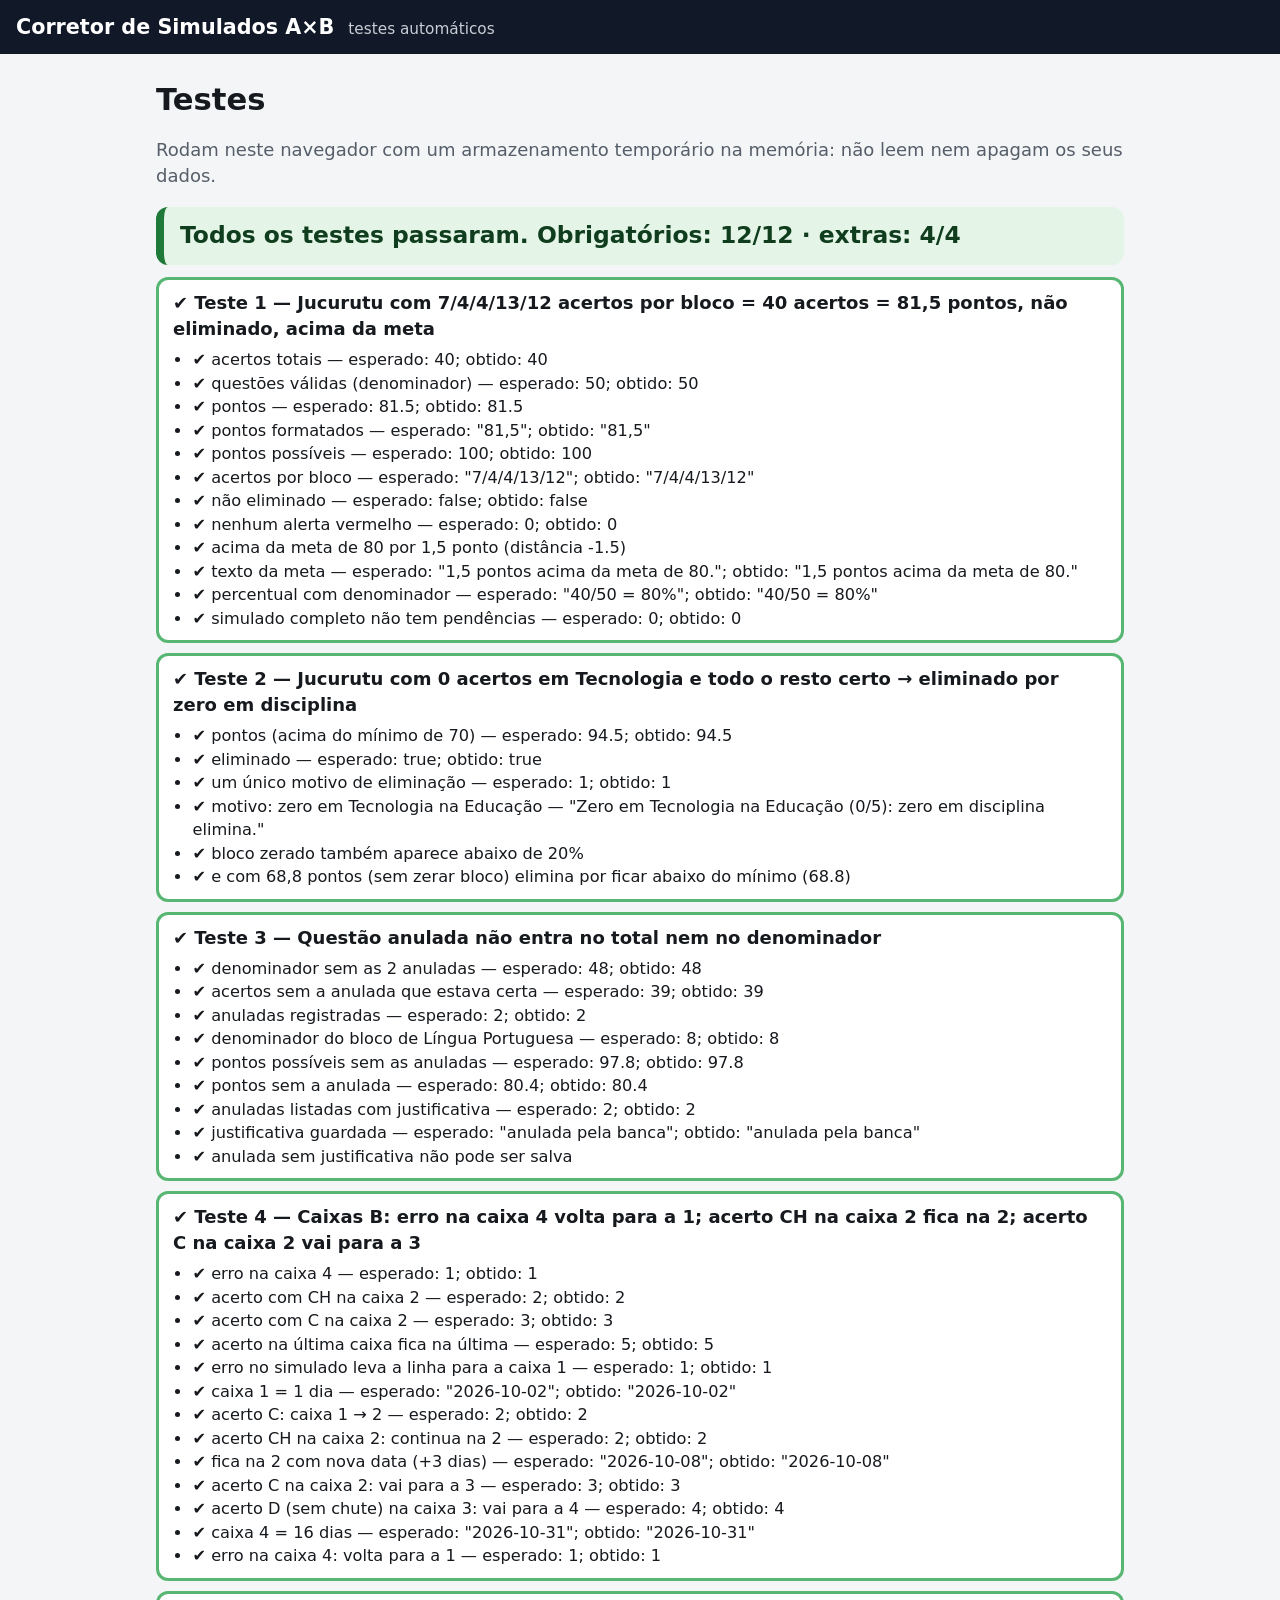
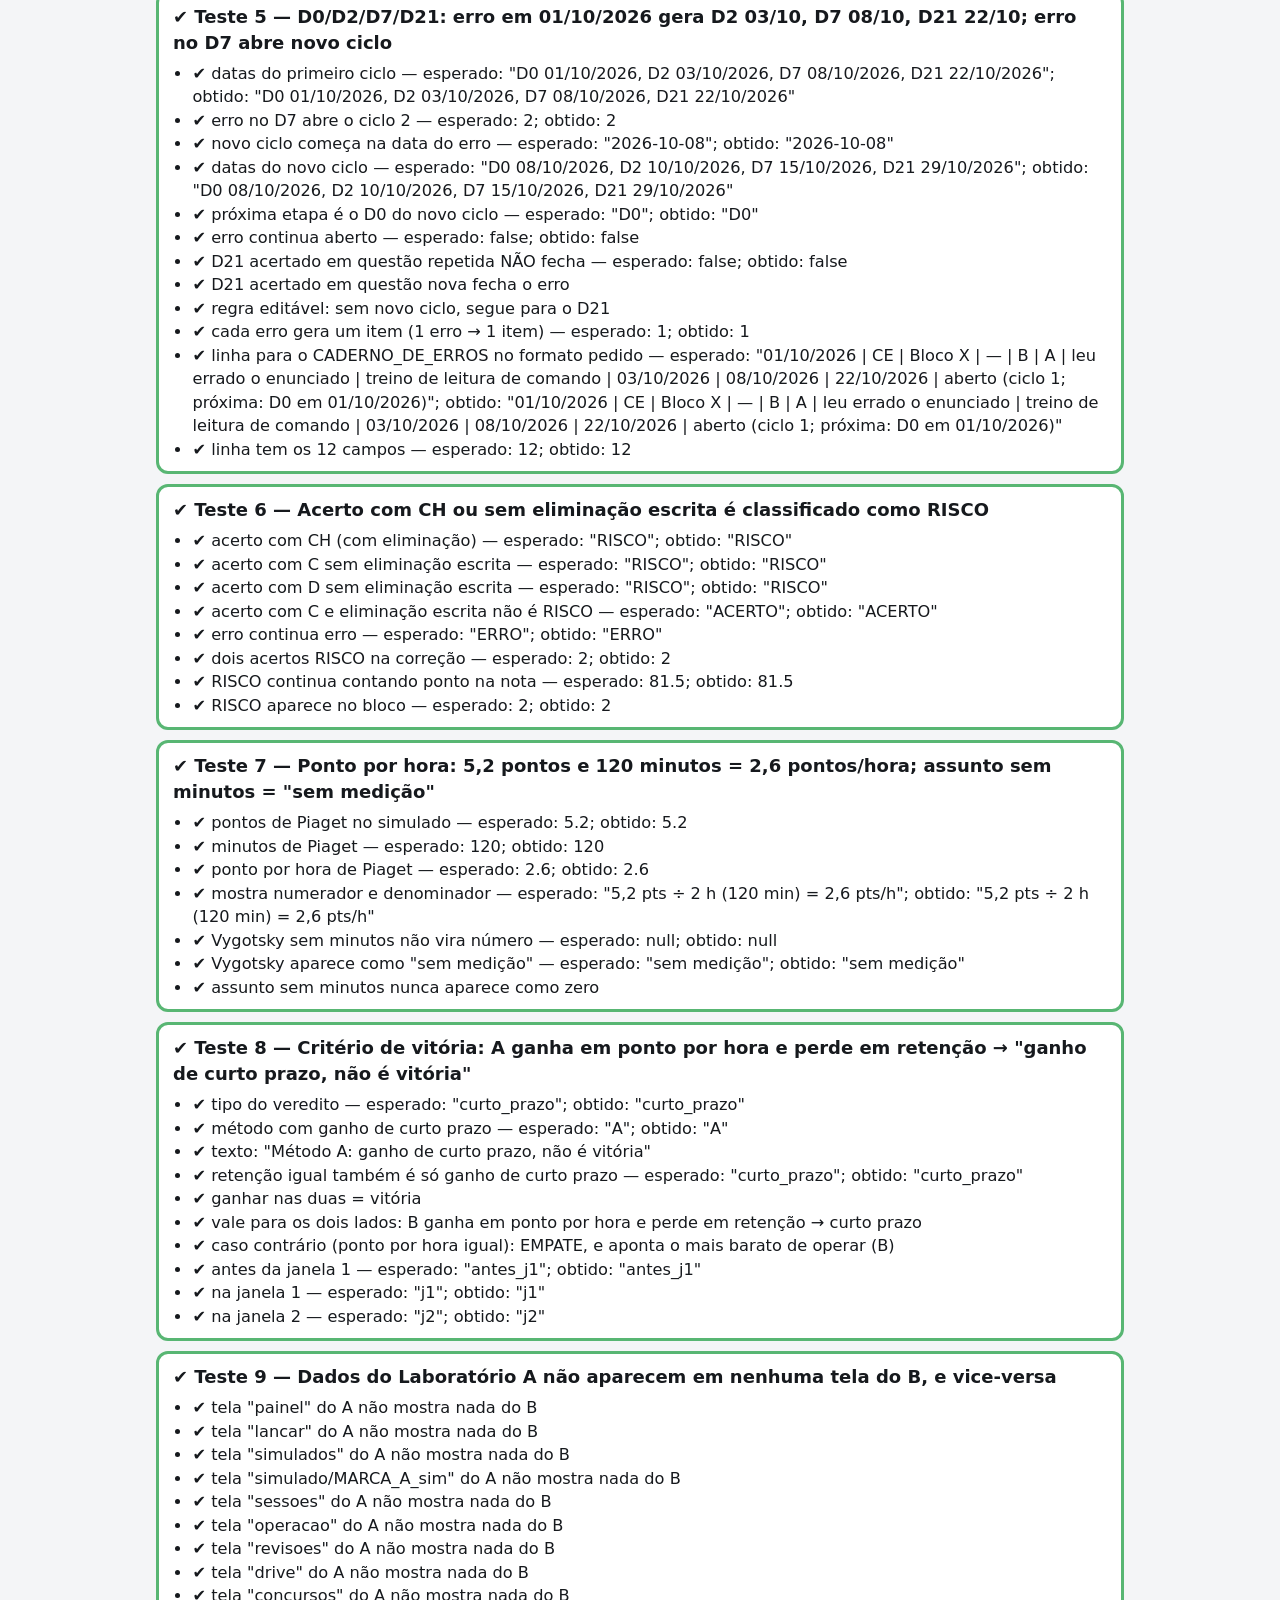
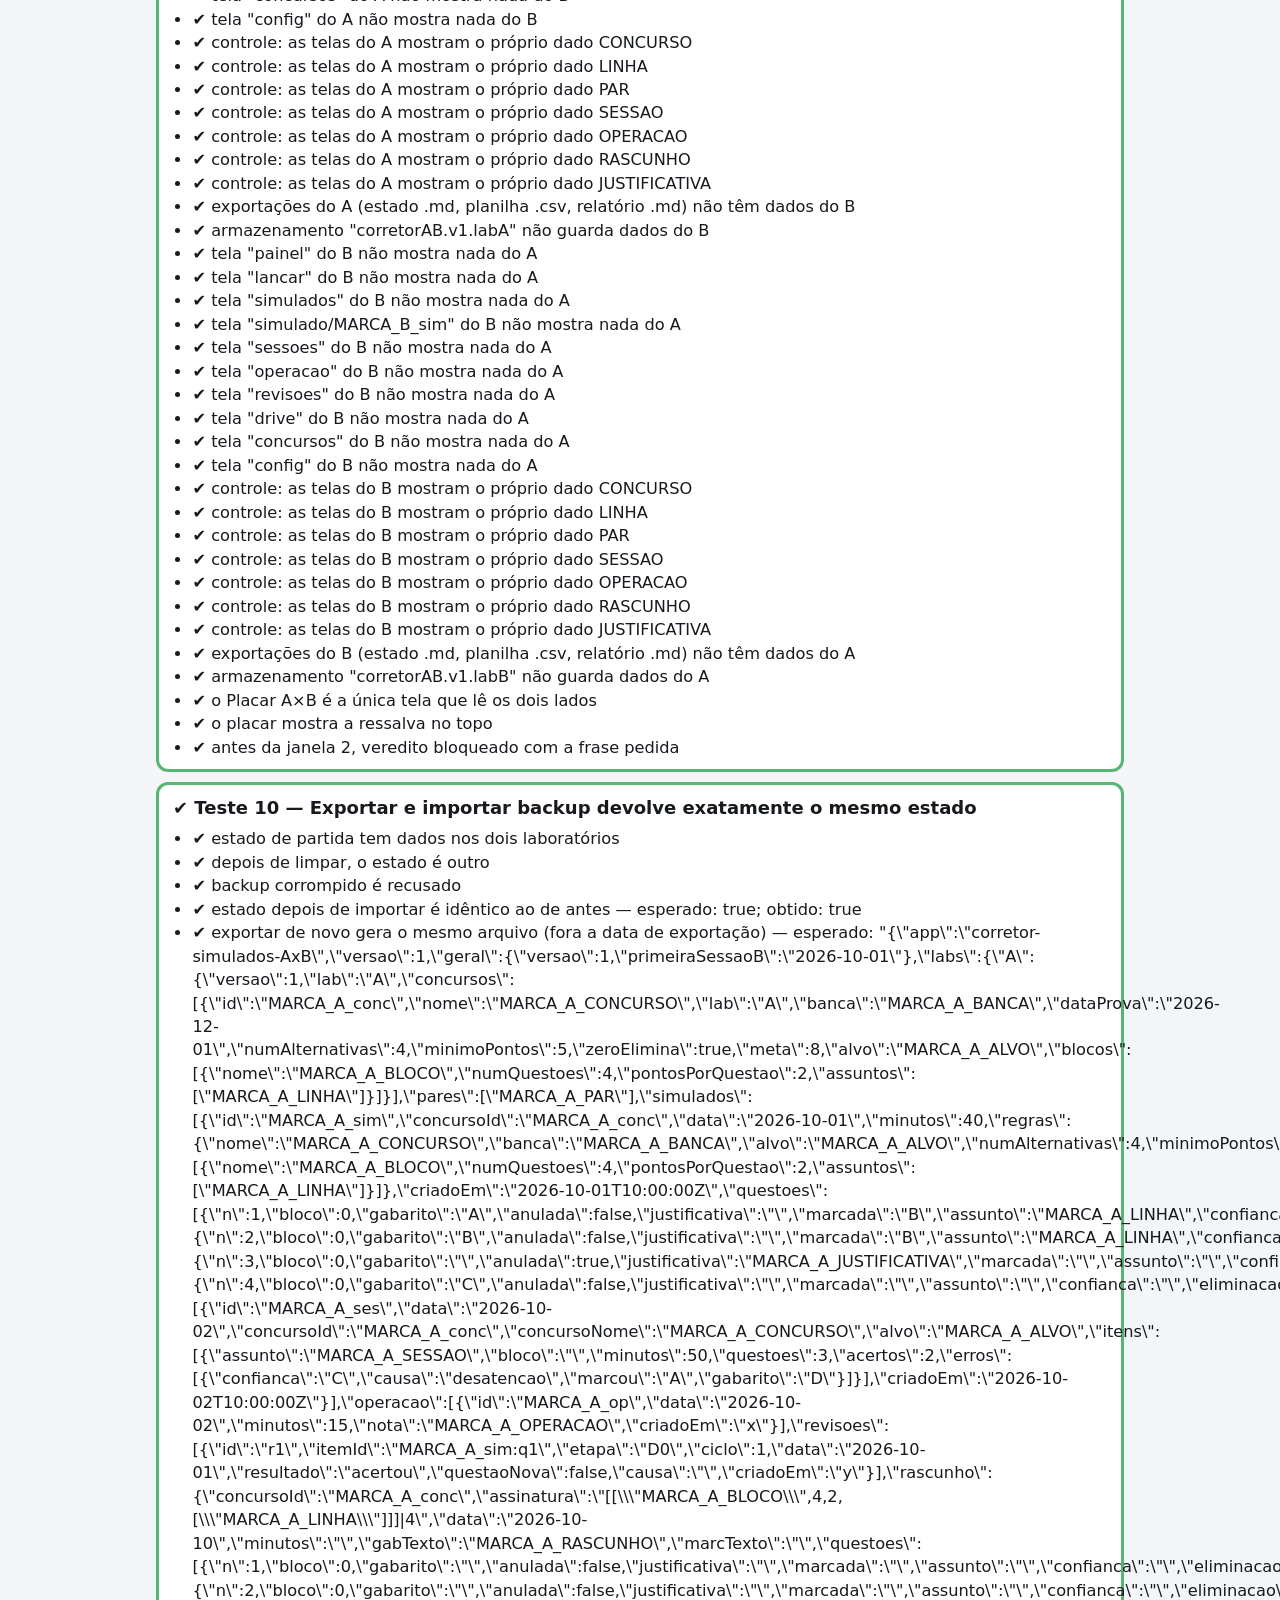
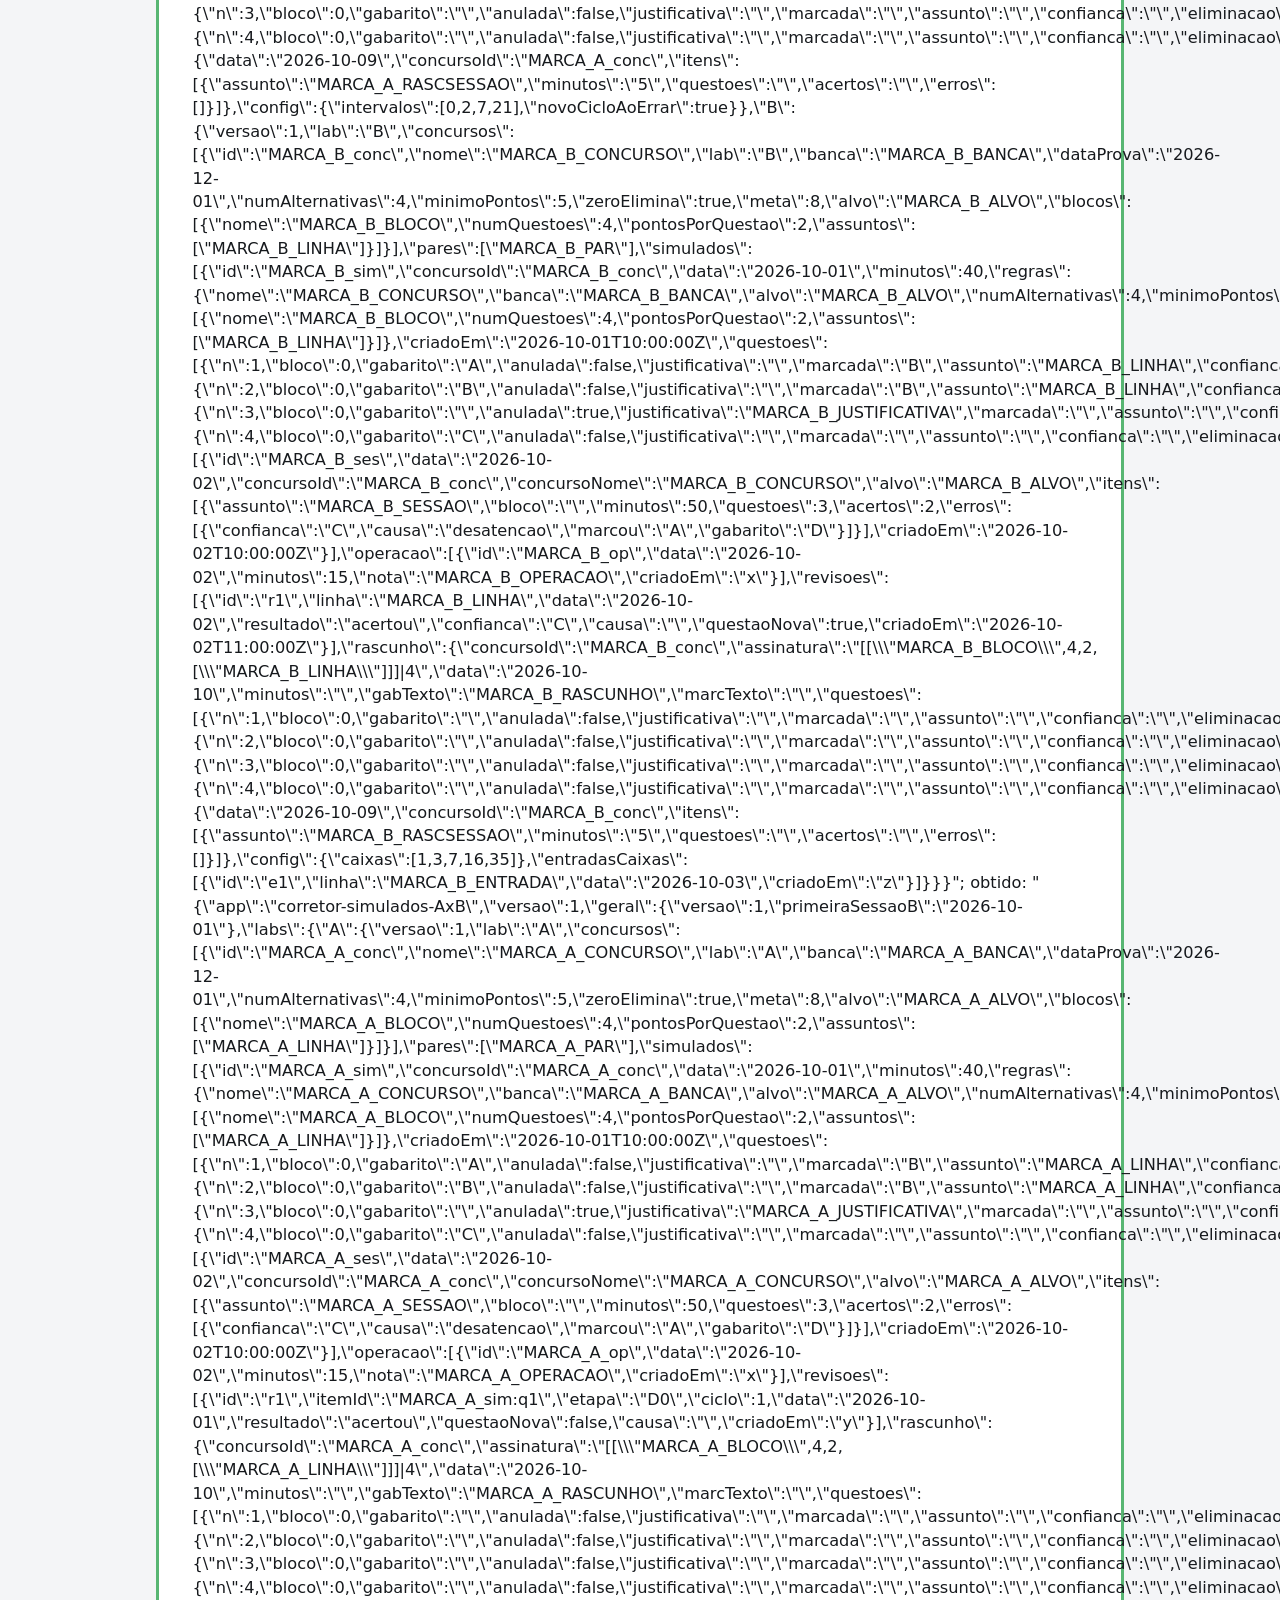
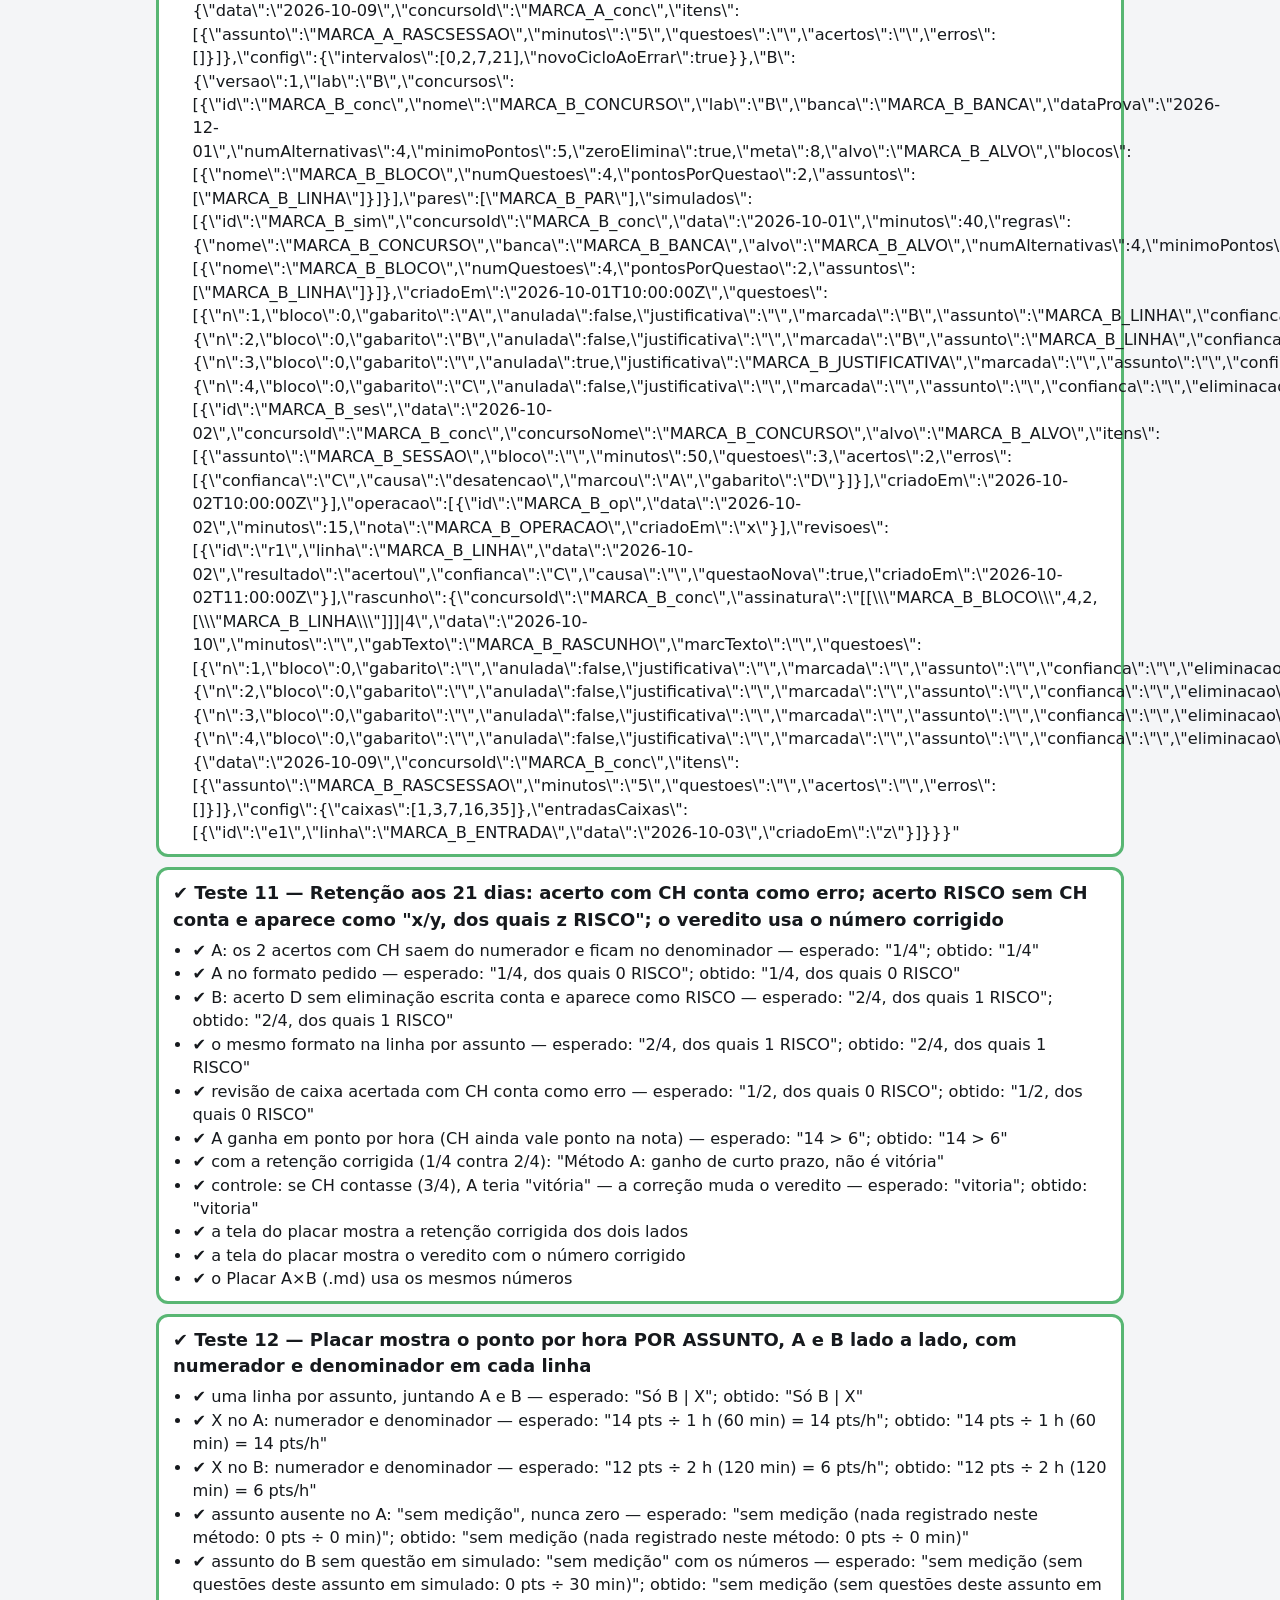
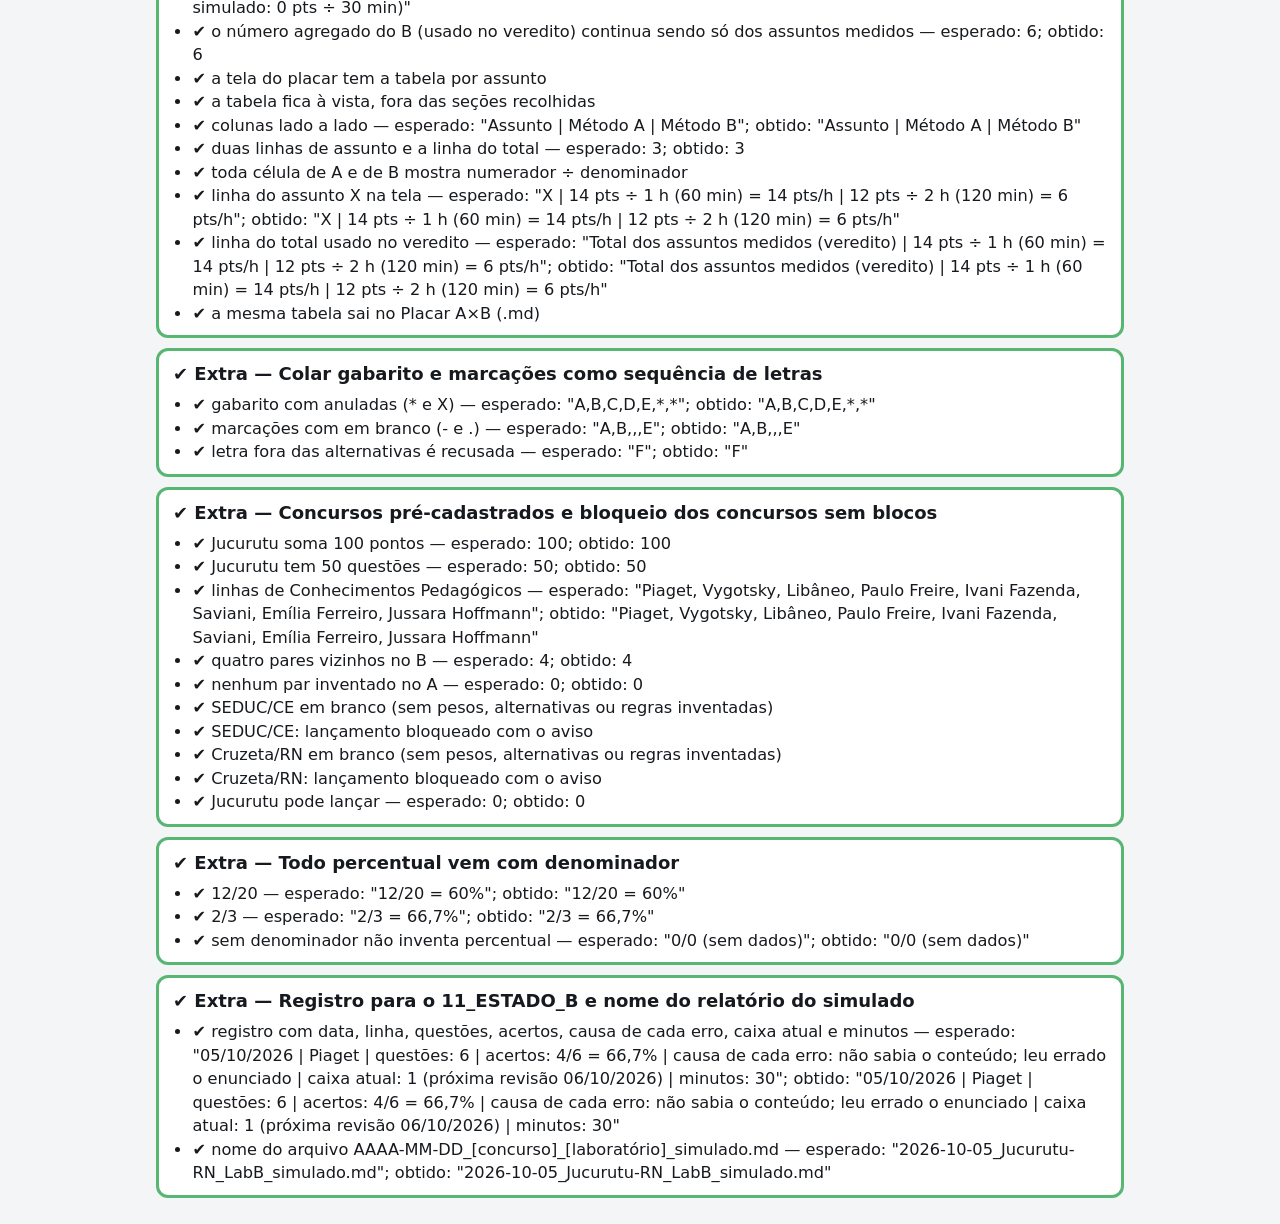
==== commit af43063c: "Placar: retenção sem acertos com CH e ponto por hora por assunto lado a lado - Retenção aos 21 dias:" ====
--- a/tests.html
+++ b/tests.html
@@ -308,6 +308,100 @@
       igual(JSON.stringify(segundo), JSON.stringify(primeiro), 'exportar de novo gera o mesmo arquivo (fora a data de exportação)');
     });
 
+    /* ---------- auxiliar do placar (testes 11 e 12) ---------- */
+    /**
+     * Um laboratório com um assunto "X": simulado de 01/10 (primeiro contato, 4 acertos),
+     * simulado de 25/10 (24 dias depois) com as respostas dadas, e uma sessão com os minutos dados.
+     * Cada resposta: [marcou, confiança, eliminação escrita]. Gabarito sempre A; 2 pontos por questão.
+     */
+    function labPlacar(L, minutos, respostas, extraSessao) {
+      var lab = D.labInicial(L);
+      lab.concursos = [{ id: 'c' + L, nome: 'Conc ' + L, lab: L, banca: '', dataProva: '', numAlternativas: 4, minimoPontos: null, zeroElimina: null, meta: null, alvo: L === 'A' ? 'CE' : '',
+        blocos: [{ nome: 'Bloco', numQuestoes: 4, pontosPorQuestao: 2, assuntos: ['X'] }] }];
+      var R = N.regrasDoConcurso(lab.concursos[0]);
+      function q(n, r) { return { n: n, bloco: 0, gabarito: 'A', anulada: false, justificativa: '', marcada: r[0], assunto: 'X', confianca: r[1], eliminacao: r[2], par: '', causa: r[0] === 'A' ? '' : 'nao_sabia' }; }
+      lab.simulados = [
+        { id: 's1' + L, concursoId: 'c' + L, data: '2026-10-01', minutos: 30, regras: R, criadoEm: '2026-10-01T10:00:00Z', questoes: [1, 2, 3, 4].map(function (n) { return q(n, ['A', 'C', true]); }) },
+        { id: 's2' + L, concursoId: 'c' + L, data: '2026-10-25', minutos: 30, regras: R, criadoEm: '2026-10-25T10:00:00Z', questoes: respostas.map(function (r, i) { return q(i + 1, r); }) }
+      ];
+      var itens = [{ assunto: 'X', bloco: 'Bloco', minutos: minutos, questoes: 0, acertos: 0, erros: [] }];
+      if (extraSessao) itens.push(extraSessao);
+      lab.sessoes = [{ id: 'ses' + L, data: '2026-10-02', concursoId: 'c' + L, concursoNome: 'Conc ' + L, alvo: '', itens: itens, criadoEm: '2026-10-02T10:00:00Z' }];
+      return lab;
+    }
+    // A: 1 acerto firme + 2 acertos com CH + 1 erro. B: 1 acerto firme + 1 acerto D sem eliminação (RISCO) + 2 erros.
+    var RESP_A = [['A', 'C', true], ['A', 'CH', true], ['A', 'CH', true], ['B', 'C', true]];
+    var RESP_B = [['A', 'C', true], ['A', 'D', false], ['B', 'C', true], ['C', 'D', true]];
+
+    /* ---------- 11 ---------- */
+    teste(11, 'Retenção aos 21 dias: acerto com CH conta como erro; acerto RISCO sem CH conta e aparece como "x/y, dos quais z RISCO"; o veredito usa o número corrigido', function (ok, igual) {
+      D.usarBackend(D.backendMemoria());
+      var A = labPlacar('A', 60, RESP_A), B = labPlacar('B', 120, RESP_B);
+      var per = N.periodoPlacar({ primeiraSessaoB: '2026-10-01' }, A, B, '2026-11-30');
+      var rA = N.retencao21(A, per), rB = N.retencao21(B, per);
+      igual(rA.acertos + '/' + rA.total, '1/4', 'A: os 2 acertos com CH saem do numerador e ficam no denominador');
+      igual(N.textoRetencao(rA), '1/4, dos quais 0 RISCO', 'A no formato pedido');
+      igual(N.textoRetencao(rB), '2/4, dos quais 1 RISCO', 'B: acerto D sem eliminação escrita conta e aparece como RISCO');
+      igual(N.textoRetencao(rB.linhas[0]), '2/4, dos quais 1 RISCO', 'o mesmo formato na linha por assunto');
+      // Revisão de caixa (B) acertada com CH também conta como erro
+      var B2 = D.labInicial('B');
+      B2.sessoes = [{ id: 'sy', data: '2026-10-01', concursoId: 'jucurutu-rn', concursoNome: 'Jucurutu/RN', itens: [{ assunto: 'Y', bloco: '', minutos: 30, questoes: 2, acertos: 2, erros: [] }], criadoEm: 'a' }];
+      B2.revisoes = [
+        { id: 'r1', linha: 'Y', data: '2026-10-25', resultado: 'acertou', confianca: 'CH', causa: '', questaoNova: true, criadoEm: 'b' },
+        { id: 'r2', linha: 'Y', data: '2026-10-26', resultado: 'acertou', confianca: 'C', causa: '', questaoNova: true, criadoEm: 'c' }];
+      igual(N.textoRetencao(N.retencao21(B2, per)), '1/2, dos quais 0 RISCO', 'revisão de caixa acertada com CH conta como erro');
+      // Veredito
+      var nA = N.numerosMetodo(A, per), nB = N.numerosMetodo(B, per);
+      igual(nA.pph.valor + ' > ' + nB.pph.valor, '14 > 6', 'A ganha em ponto por hora (CH ainda vale ponto na nota)');
+      var v = N.veredito(nA, nB);
+      ok(v.tipo === 'curto_prazo' && v.metodo === 'A' && v.retencao === 'B', 'com a retenção corrigida (1/4 contra 2/4): "' + v.texto + '"');
+      var semCorrecao = N.veredito({ pph: nA.pph, retencao: { acertos: 3, total: 4 }, custo: nA.custo }, nB);
+      igual(semCorrecao.tipo, 'vitoria', 'controle: se CH contasse (3/4), A teria "vitória" — a correção muda o veredito');
+      // Tela e arquivo do placar (janela 2 aberta em 30/11/2026)
+      D.salvarLab(A); D.salvarLab(B); D.salvarGeral({ versao: 1, primeiraSessaoB: '2026-10-01' });
+      N.fixarHoje('2026-11-30');
+      var html = App.htmlDaTela('#/placar');
+      ok(html.indexOf('1/4, dos quais 0 RISCO') >= 0 && html.indexOf('2/4, dos quais 1 RISCO') >= 0, 'a tela do placar mostra a retenção corrigida dos dois lados');
+      ok(html.indexOf('Método A: ganho de curto prazo, não é vitória') >= 0, 'a tela do placar mostra o veredito com o número corrigido');
+      var md = N.mdPlacar(A, B, D.geral(), '2026-11-30');
+      ok(md.indexOf('Retenção aos 21 dias (acerto com CH conta como erro): 1/4, dos quais 0 RISCO') >= 0 && md.indexOf('**Método A: ganho de curto prazo, não é vitória**') >= 0, 'o Placar A×B (.md) usa os mesmos números');
+      N.fixarHoje(null);
+    });
+
+    /* ---------- 12 ---------- */
+    teste(12, 'Placar mostra o ponto por hora POR ASSUNTO, A e B lado a lado, com numerador e denominador em cada linha', function (ok, igual) {
+      D.usarBackend(D.backendMemoria());
+      var A = labPlacar('A', 60, RESP_A);
+      var B = labPlacar('B', 120, RESP_B, { assunto: 'Só B', bloco: '', minutos: 30, questoes: 0, acertos: 0, erros: [] });
+      var per = N.periodoPlacar({ primeiraSessaoB: '2026-10-01' }, A, B, '2026-11-30');
+      var nA = N.numerosMetodo(A, per), nB = N.numerosMetodo(B, per);
+      var lado = N.pphLadoALado(nA.pph, nB.pph);
+      igual(lado.map(function (r) { return r.assunto; }).join(' | '), 'Só B | X', 'uma linha por assunto, juntando A e B');
+      igual(N.textoPphLinha(lado[1].a), '14 pts ÷ 1 h (60 min) = 14 pts/h', 'X no A: numerador e denominador');
+      igual(N.textoPphLinha(lado[1].b), '12 pts ÷ 2 h (120 min) = 6 pts/h', 'X no B: numerador e denominador');
+      igual(N.textoPphLinha(lado[0].a), 'sem medição (nada registrado neste método: 0 pts ÷ 0 min)', 'assunto ausente no A: "sem medição", nunca zero');
+      igual(N.textoPphLinha(lado[0].b), 'sem medição (sem questões deste assunto em simulado: 0 pts ÷ 30 min)', 'assunto do B sem questão em simulado: "sem medição" com os números');
+      igual(nB.pph.valor, 6, 'o número agregado do B (usado no veredito) continua sendo só dos assuntos medidos');
+      // Na tela: tabela visível (fora dos "Detalhes"), lado a lado
+      D.salvarLab(A); D.salvarLab(B); D.salvarGeral({ versao: 1, primeiraSessaoB: '2026-10-01' });
+      N.fixarHoje('2026-11-30');
+      var div = document.createElement('div');
+      div.innerHTML = App.htmlDaTela('#/placar');
+      var caixa = div.querySelector('#pph-por-assunto');
+      ok(!!caixa, 'a tela do placar tem a tabela por assunto');
+      ok(caixa && !caixa.closest('details'), 'a tabela fica à vista, fora das seções recolhidas');
+      var cab = caixa ? [].map.call(caixa.querySelectorAll('th'), function (th) { return th.textContent; }).join(' | ') : '';
+      igual(cab, 'Assunto | Método A | Método B', 'colunas lado a lado');
+      var linhas = caixa ? [].map.call(caixa.querySelectorAll('tbody tr'), function (tr) { return [].map.call(tr.children, function (td) { return td.textContent; }); }) : [];
+      igual(linhas.length, 3, 'duas linhas de assunto e a linha do total');
+      ok(linhas.length === 3 && linhas.every(function (l) { return l[1].indexOf('÷') >= 0 && l[2].indexOf('÷') >= 0; }), 'toda célula de A e de B mostra numerador ÷ denominador');
+      igual(linhas[1] ? linhas[1].join(' | ') : '', 'X | 14 pts ÷ 1 h (60 min) = 14 pts/h | 12 pts ÷ 2 h (120 min) = 6 pts/h', 'linha do assunto X na tela');
+      igual(linhas[2] ? linhas[2].join(' | ') : '', 'Total dos assuntos medidos (veredito) | 14 pts ÷ 1 h (60 min) = 14 pts/h | 12 pts ÷ 2 h (120 min) = 6 pts/h', 'linha do total usado no veredito');
+      var md = N.mdPlacar(A, B, D.geral(), '2026-11-30');
+      ok(md.indexOf('| X | 14 pts ÷ 1 h (60 min) = 14 pts/h | 12 pts ÷ 2 h (120 min) = 6 pts/h |') >= 0, 'a mesma tabela sai no Placar A×B (.md)');
+      N.fixarHoje(null);
+    });
+
     /* ---------- extras ---------- */
     teste('extra', 'Colar gabarito e marcações como sequência de letras', function (ok, igual) {
       var g = N.lerSequencia('ab cde*\nX', 5, 'gabarito');
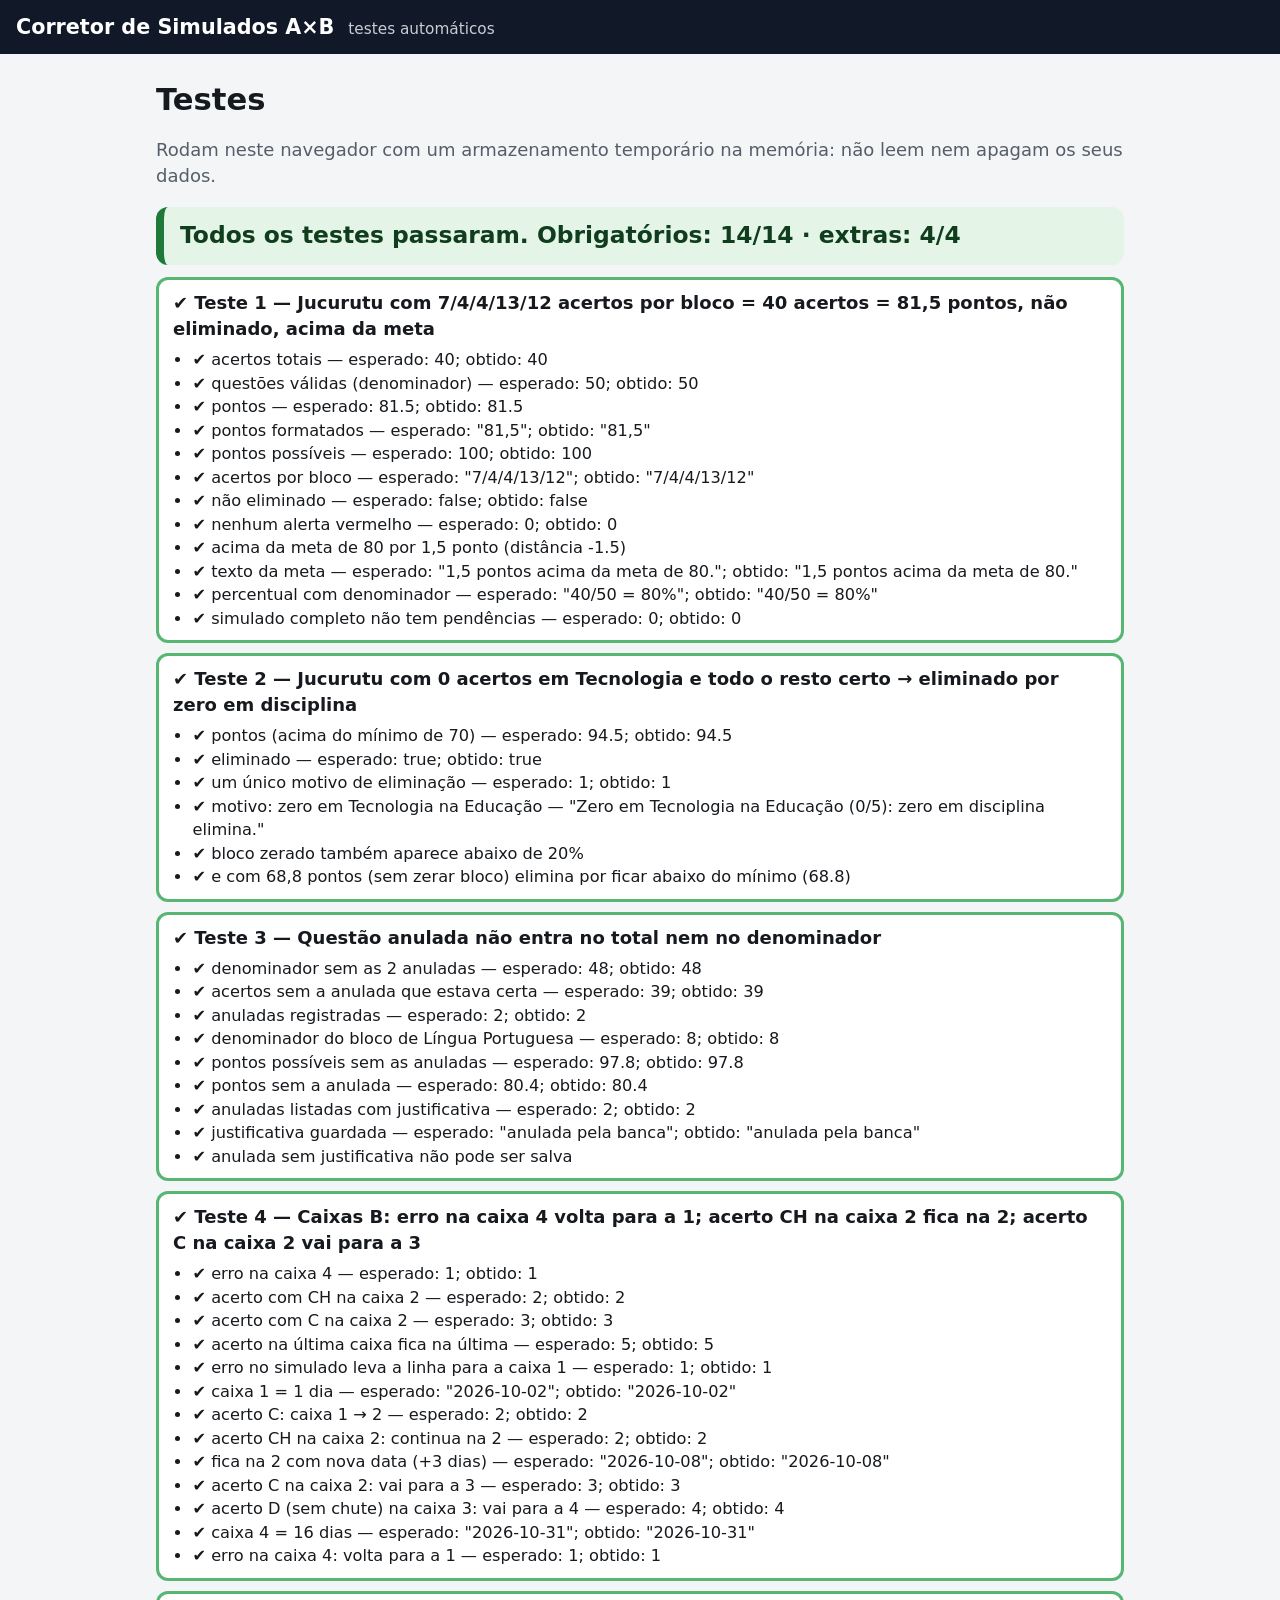
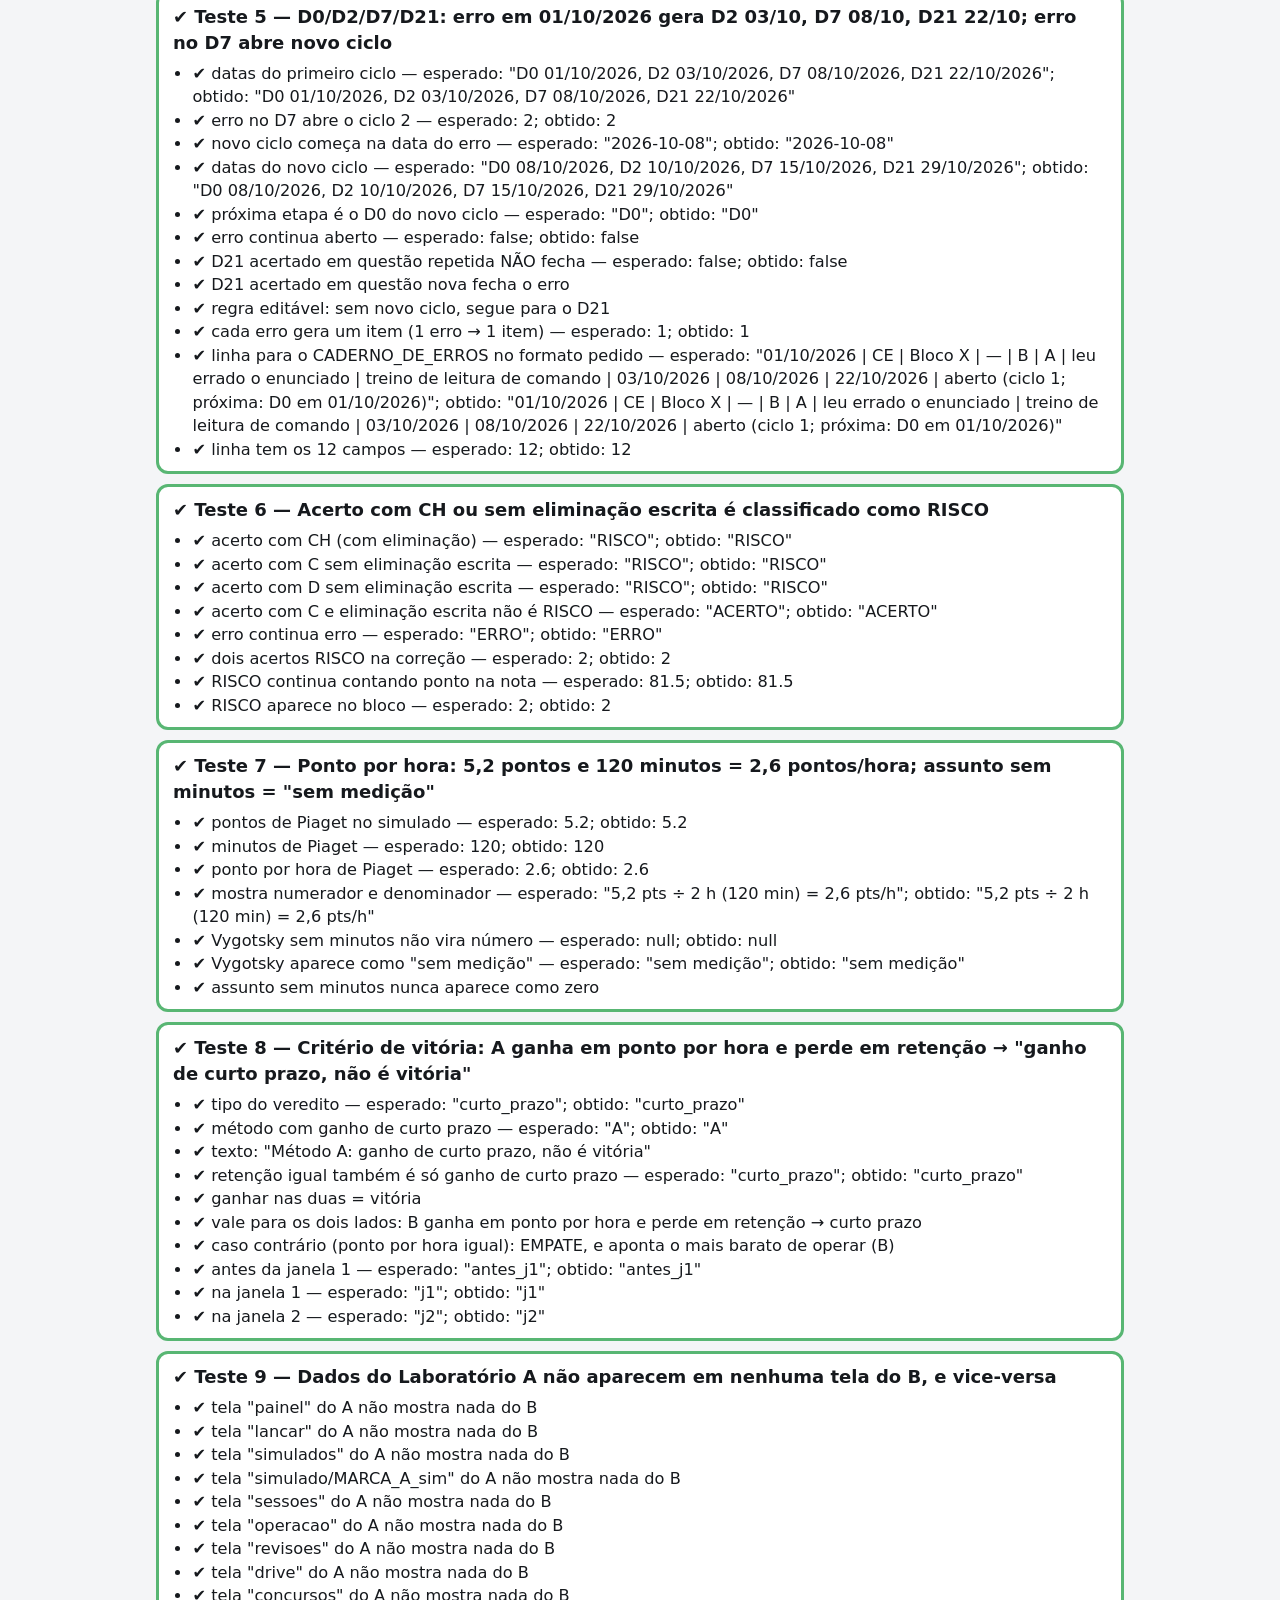
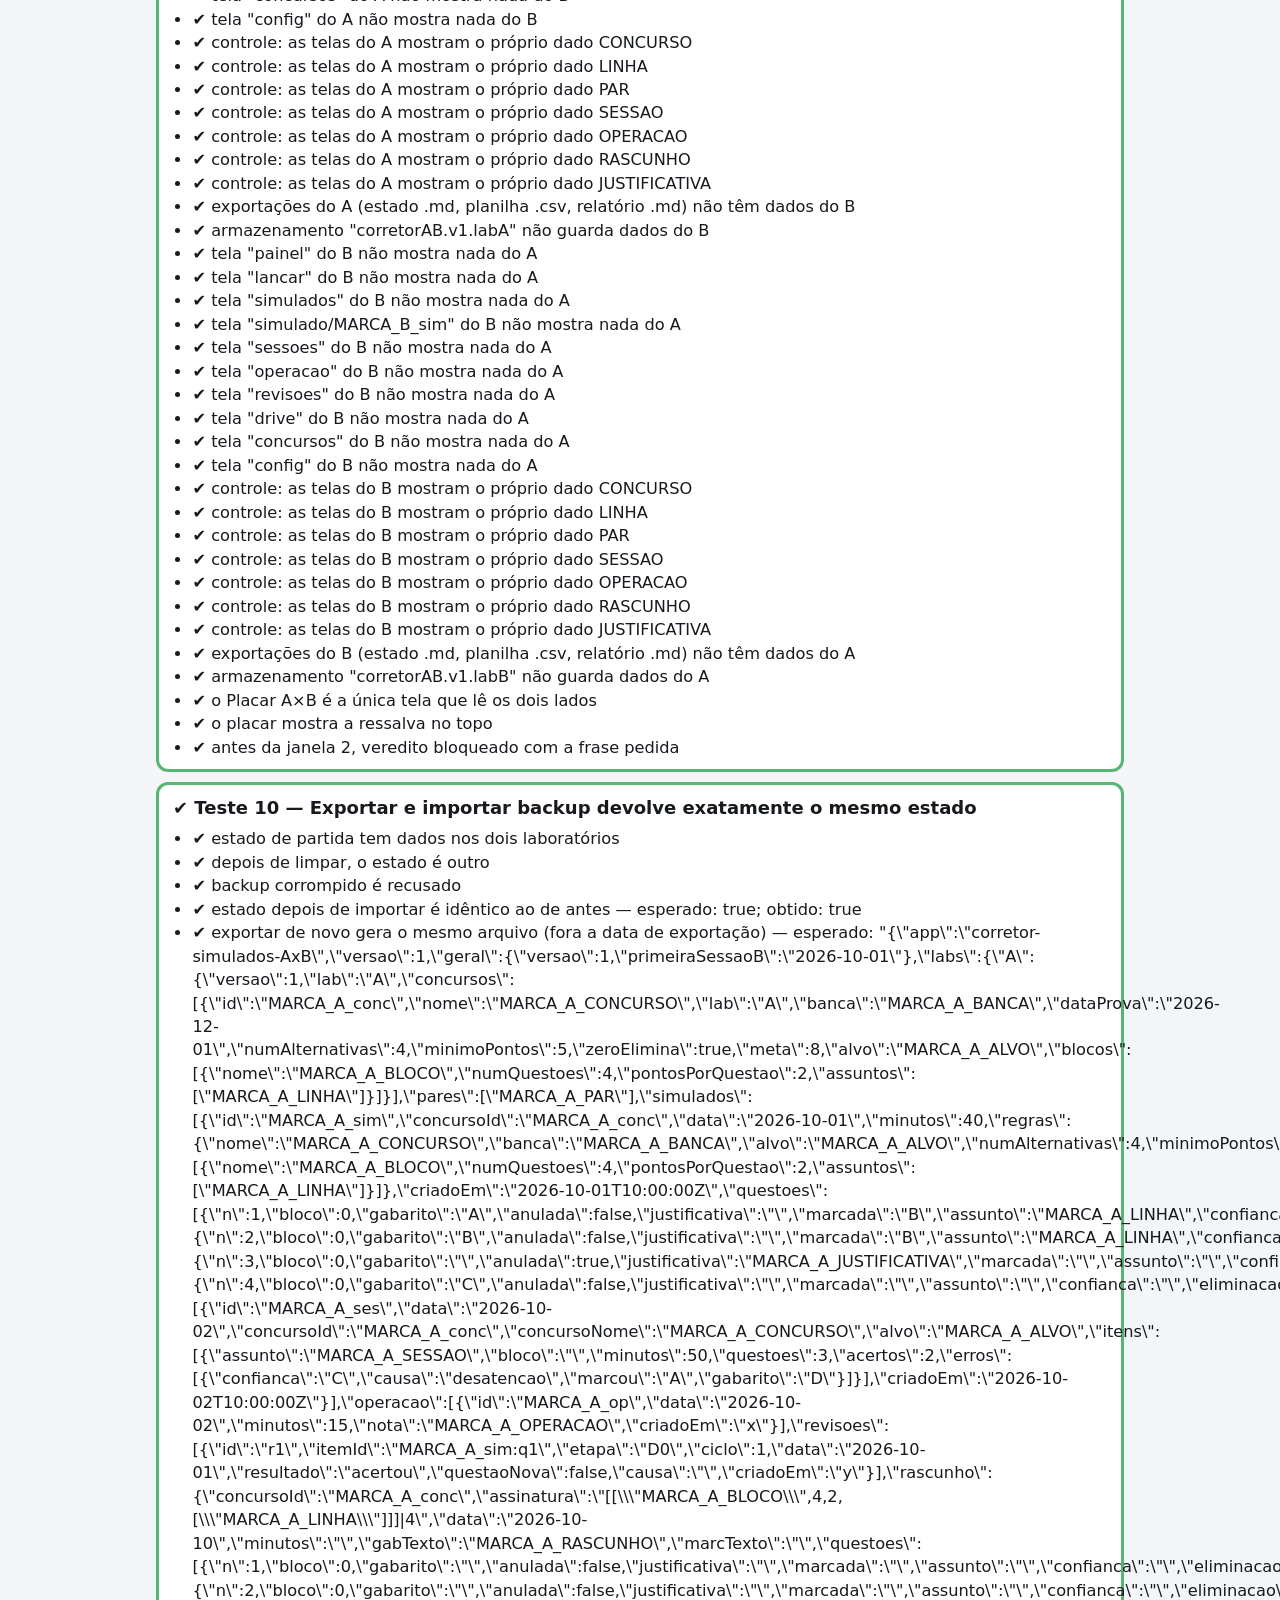
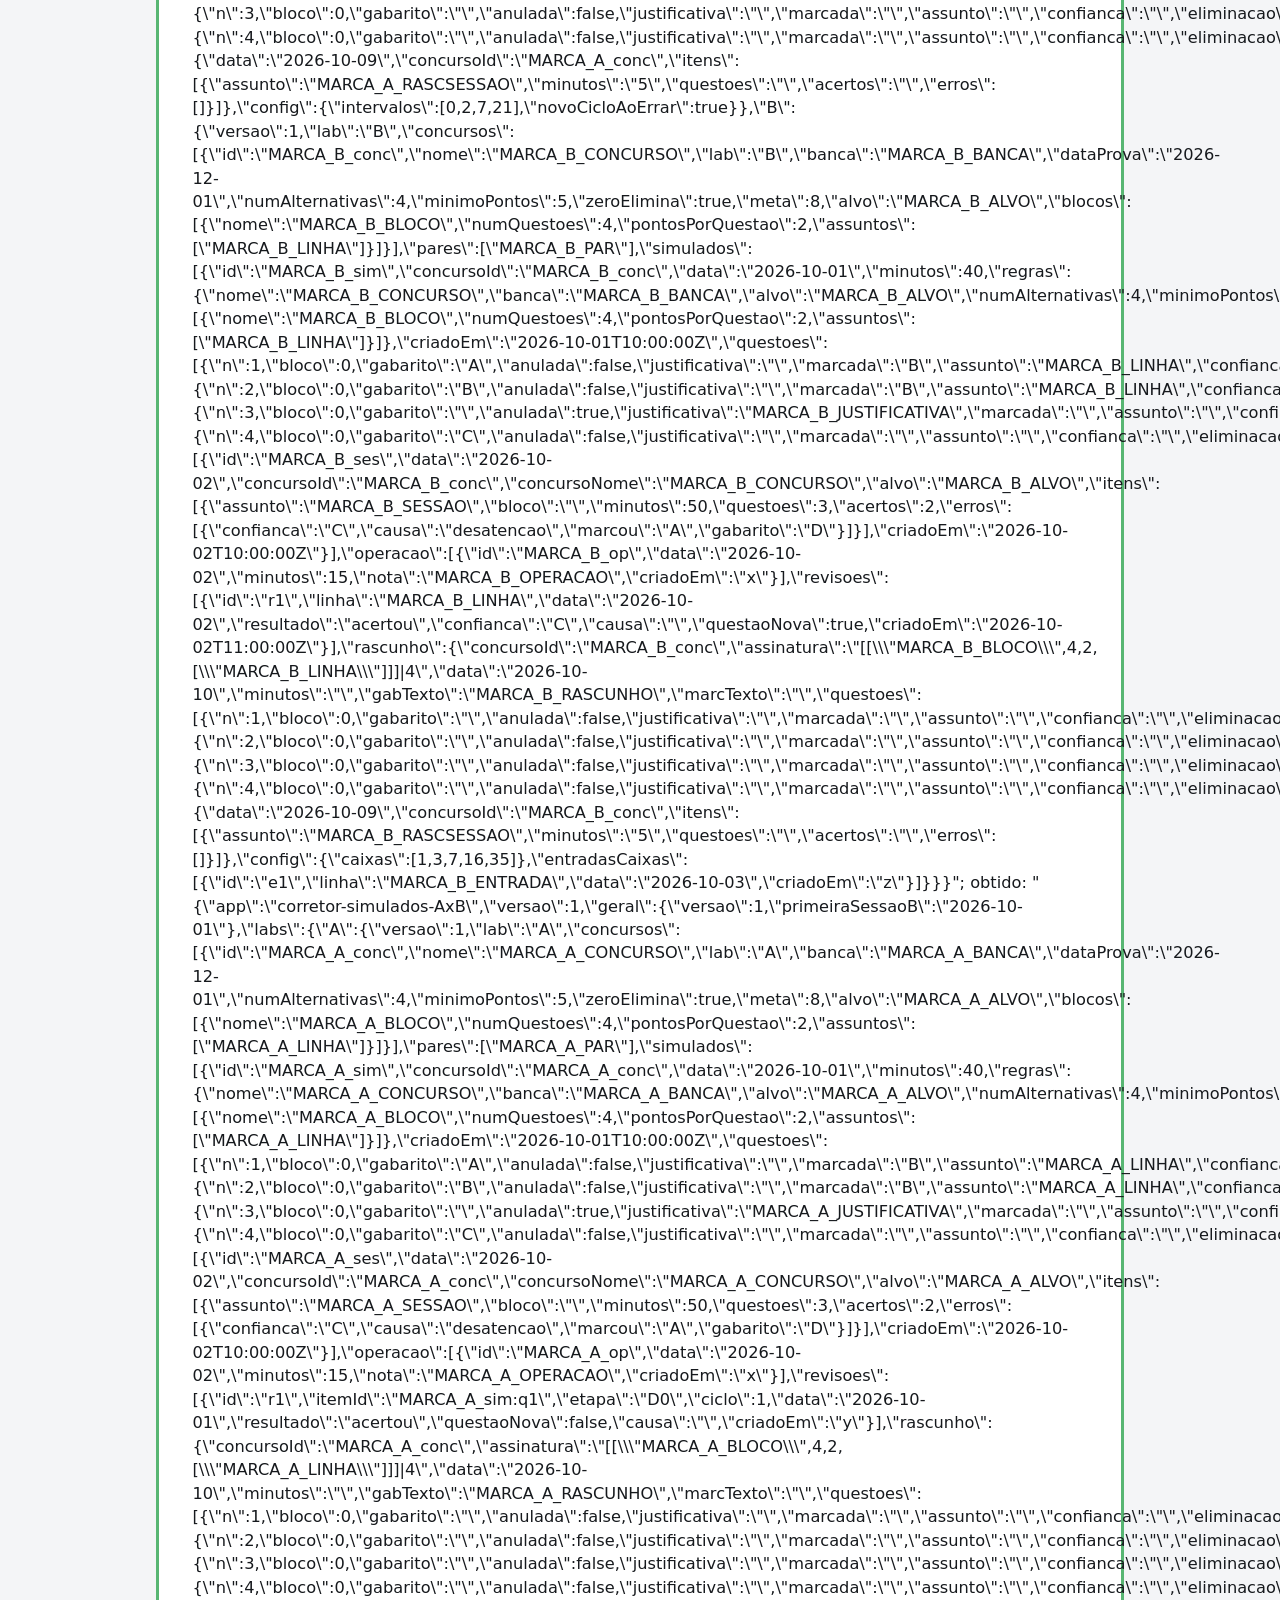
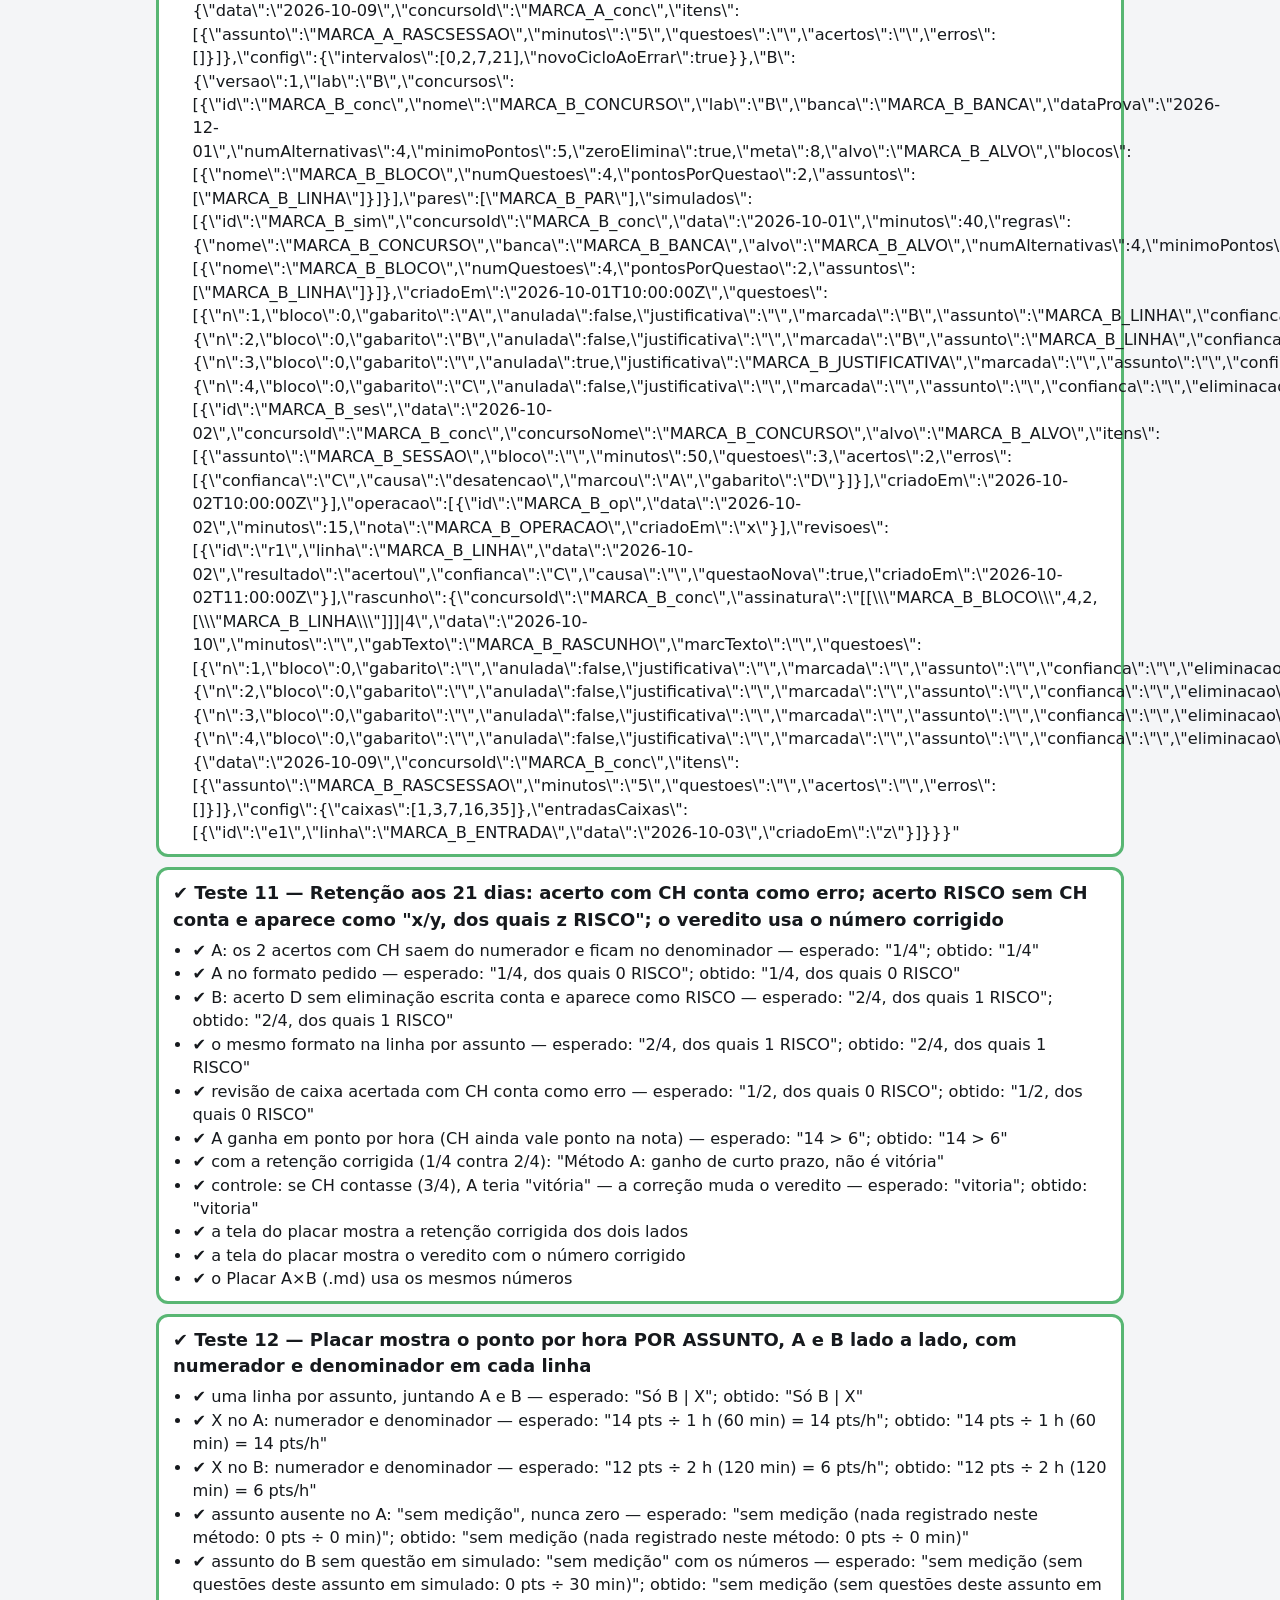
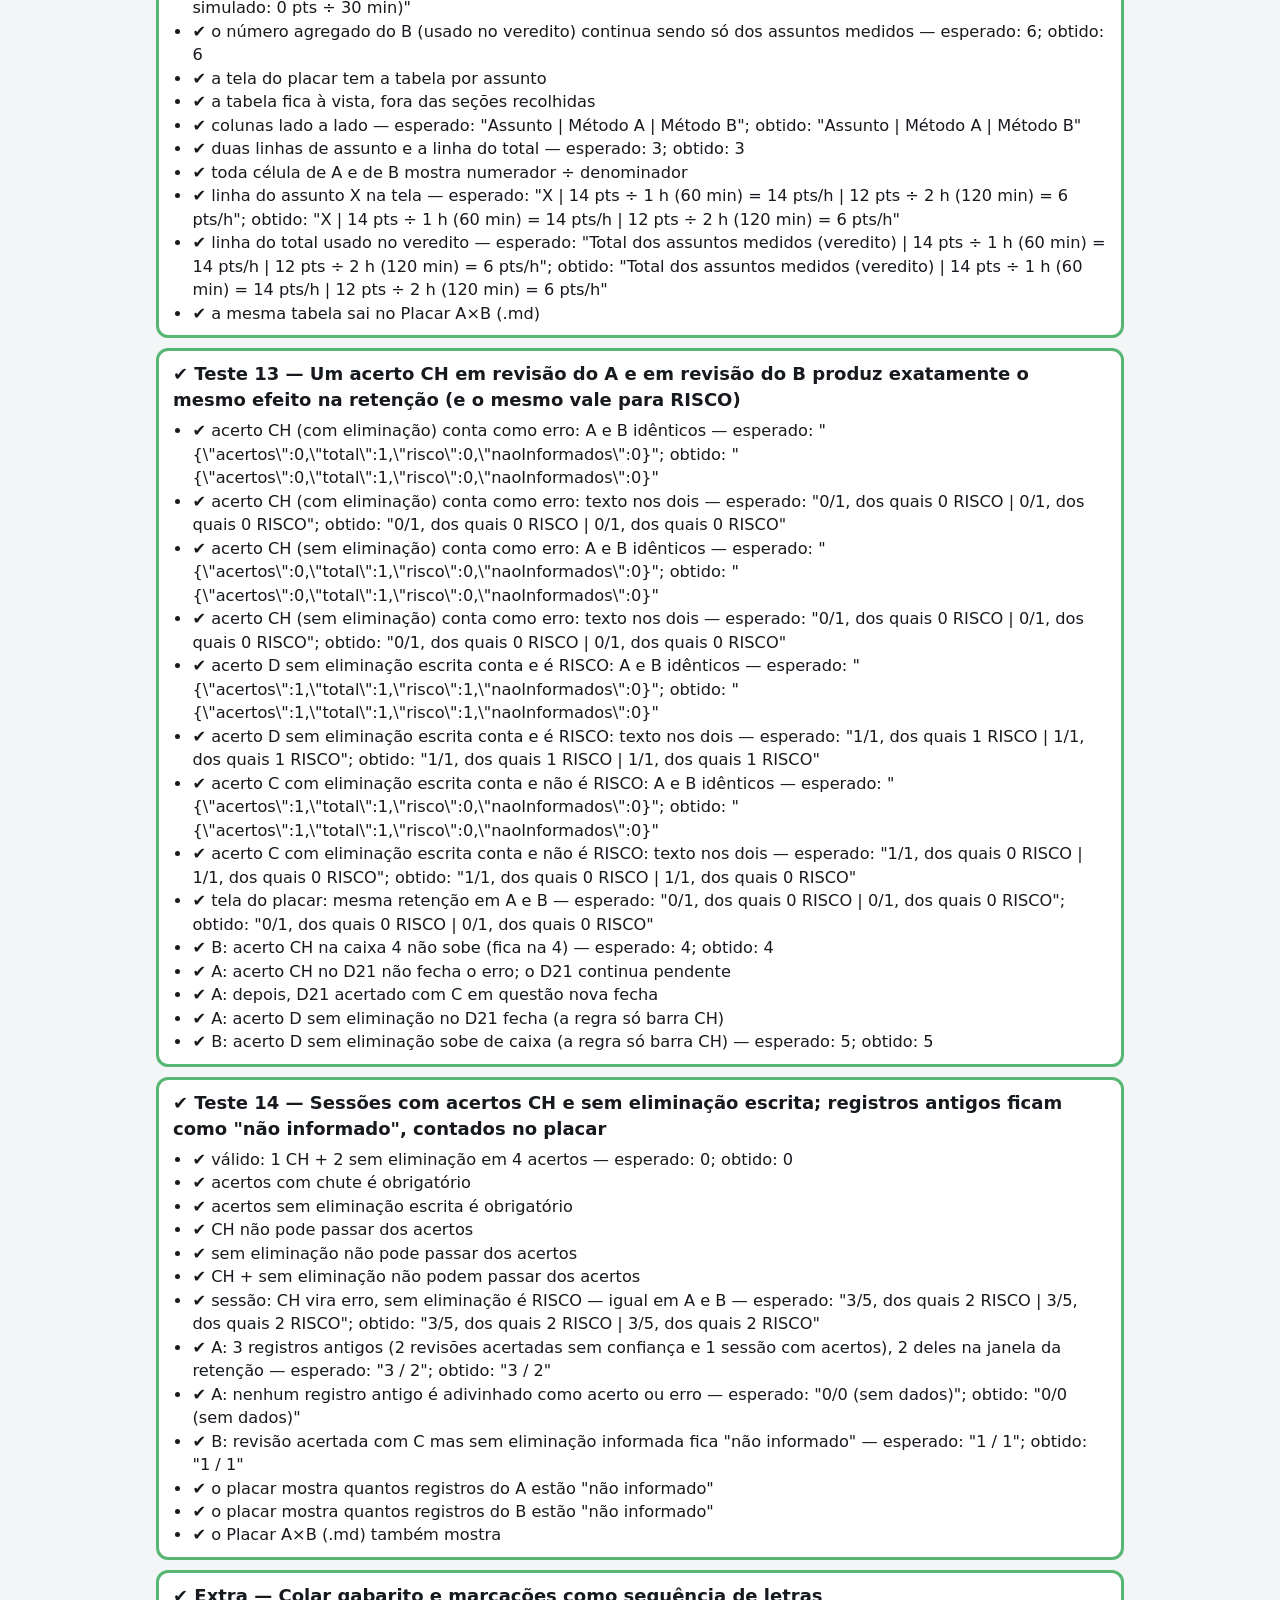
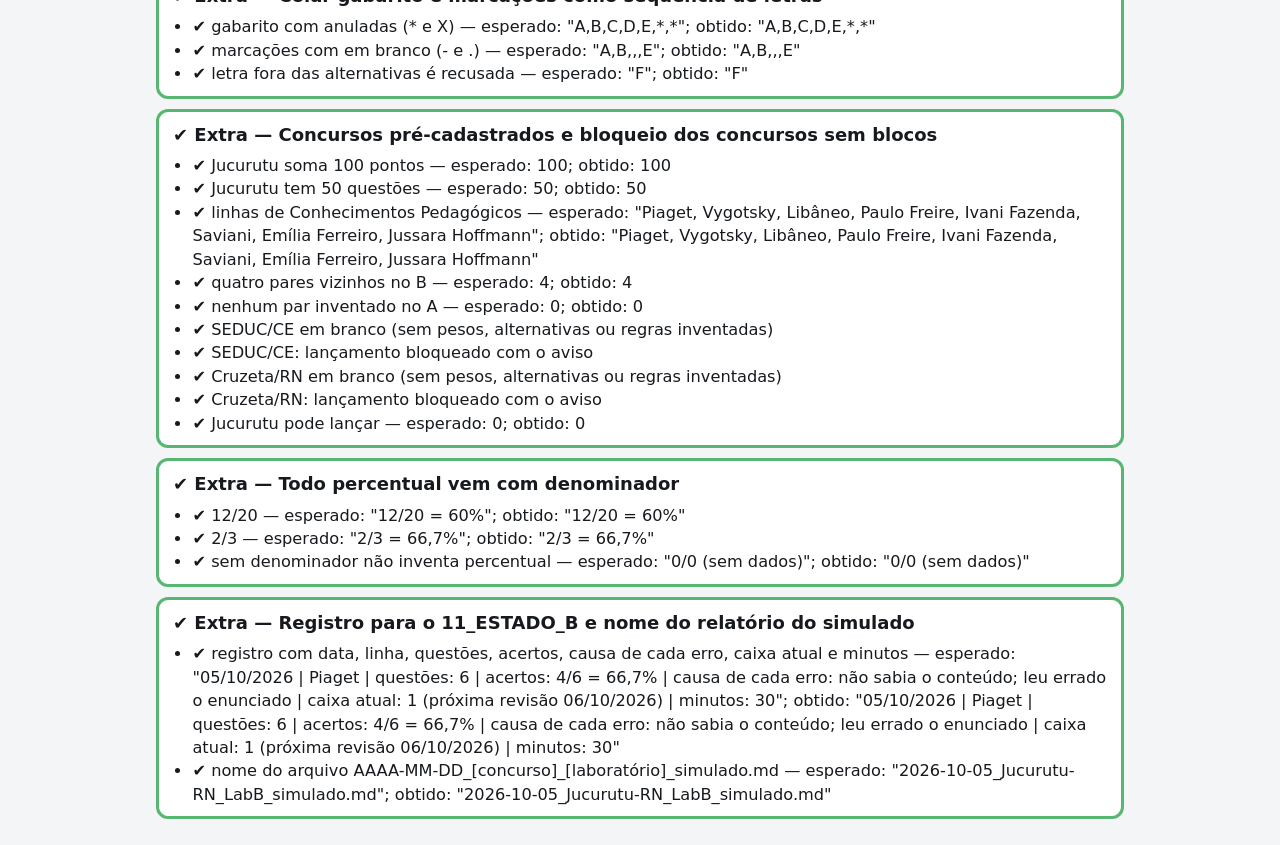
==== commit c22378dd: "Regra do CH e do RISCO igual em simulados, sessões e revisões de A e B - Revisões do A: ao acertar, " ====
--- a/tests.html
+++ b/tests.html
@@ -348,7 +348,7 @@
       B2.sessoes = [{ id: 'sy', data: '2026-10-01', concursoId: 'jucurutu-rn', concursoNome: 'Jucurutu/RN', itens: [{ assunto: 'Y', bloco: '', minutos: 30, questoes: 2, acertos: 2, erros: [] }], criadoEm: 'a' }];
       B2.revisoes = [
         { id: 'r1', linha: 'Y', data: '2026-10-25', resultado: 'acertou', confianca: 'CH', causa: '', questaoNova: true, criadoEm: 'b' },
-        { id: 'r2', linha: 'Y', data: '2026-10-26', resultado: 'acertou', confianca: 'C', causa: '', questaoNova: true, criadoEm: 'c' }];
+        { id: 'r2', linha: 'Y', data: '2026-10-26', resultado: 'acertou', confianca: 'C', eliminacao: true, causa: '', questaoNova: true, criadoEm: 'c' }];
       igual(N.textoRetencao(N.retencao21(B2, per)), '1/2, dos quais 0 RISCO', 'revisão de caixa acertada com CH conta como erro');
       // Veredito
       var nA = N.numerosMetodo(A, per), nB = N.numerosMetodo(B, per);
@@ -402,6 +402,108 @@
       N.fixarHoje(null);
     });
 
+    /* ---------- auxiliar dos testes 13 e 14 ---------- */
+    var PER_OUT = { primeiraSessaoB: '2026-10-01' };
+    function sessaoY(L, id, data, assunto, q, a, ch, se, nErros) {
+      var erros = [];
+      for (var i = 0; i < (nErros || 0); i++) erros.push({ confianca: 'D', causa: 'nao_sabia', marcou: '', gabarito: '' });
+      var it = { assunto: assunto, bloco: '', minutos: 30, questoes: q, acertos: a, erros: erros };
+      if (ch != null) it.acertosCH = ch;
+      if (se != null) it.acertosSemElim = se;
+      return { id: id, data: data, concursoId: 'c', concursoNome: 'Conc', alvo: 'CE', itens: [it], criadoEm: data + 'T10:00:00Z' };
+    }
+    /**
+     * Mesmo histórico nos dois laboratórios: sessão em 01/10 com 1 erro na linha "Y";
+     * três revisões acertadas (C, com eliminação) antes de 21 dias; a revisão que conta para a retenção
+     * é a de 28/10 (27 dias depois), com a confiança e a eliminação dadas.
+     *   A: D0 01/10, D2 03/10, D7 08/10, D21 28/10.   B: caixa 1→2 (02/10), 2→3 (05/10), 3→4 (12/10), revisão 28/10.
+     */
+    function labsRevisao(conf, elim) {
+      var A = D.labInicial('A'); A.sessoes = [sessaoY('A', 'sy', '2026-10-01', 'Y', 3, 2, 0, 0, 1)];
+      function ra(etapa, data, nova, c, e, k) { return { id: 'ra' + k, itemId: 'sy:a0e0', etapa: etapa, ciclo: 1, data: data, resultado: 'acertou', questaoNova: nova, confianca: c, eliminacao: e, causa: '', criadoEm: data + 'T12:00:00Z' }; }
+      A.revisoes = [ra('D0', '2026-10-01', false, 'C', true, 0), ra('D2', '2026-10-03', true, 'C', true, 1), ra('D7', '2026-10-08', true, 'C', true, 2), ra('D21', '2026-10-28', true, conf, elim, 3)];
+      var B = D.labInicial('B'); B.sessoes = [sessaoY('B', 'sy', '2026-10-01', 'Y', 3, 2, 0, 0, 1)];
+      function rb(data, c, e, k) { return { id: 'rb' + k, linha: 'Y', data: data, resultado: 'acertou', confianca: c, eliminacao: e, causa: '', questaoNova: true, criadoEm: data + 'T12:00:00Z' }; }
+      B.revisoes = [rb('2026-10-02', 'C', true, 0), rb('2026-10-05', 'C', true, 1), rb('2026-10-12', 'C', true, 2), rb('2026-10-28', conf, elim, 3)];
+      return { A: A, B: B };
+    }
+    function resumoRet(r) { return JSON.stringify({ acertos: r.acertos, total: r.total, risco: r.risco, naoInformados: r.naoInformados }); }
+
+    /* ---------- 13 ---------- */
+    teste(13, 'Um acerto CH em revisão do A e em revisão do B produz exatamente o mesmo efeito na retenção (e o mesmo vale para RISCO)', function (ok, igual) {
+      D.usarBackend(D.backendMemoria());
+      [[['CH', true], '0/1, dos quais 0 RISCO', 'acerto CH (com eliminação) conta como erro'],
+       [['CH', false], '0/1, dos quais 0 RISCO', 'acerto CH (sem eliminação) conta como erro'],
+       [['D', false], '1/1, dos quais 1 RISCO', 'acerto D sem eliminação escrita conta e é RISCO'],
+       [['C', true], '1/1, dos quais 0 RISCO', 'acerto C com eliminação escrita conta e não é RISCO']].forEach(function (caso) {
+        var L = labsRevisao(caso[0][0], caso[0][1]);
+        var per = N.periodoPlacar(PER_OUT, L.A, L.B, '2026-11-30');
+        var rA = N.retencao21(L.A, per), rB = N.retencao21(L.B, per);
+        igual(resumoRet(rA), resumoRet(rB), caso[2] + ': A e B idênticos');
+        igual(N.textoRetencao(rA) + ' | ' + N.textoRetencao(rB), caso[1] + ' | ' + caso[1], caso[2] + ': texto nos dois');
+      });
+      // Na tela do placar, a linha da retenção mostra o mesmo texto para A e B
+      var L = labsRevisao('CH', true);
+      D.salvarLab(L.A); D.salvarLab(L.B); D.salvarGeral({ versao: 1, primeiraSessaoB: '2026-10-01' });
+      N.fixarHoje('2026-11-30');
+      var div = document.createElement('div'); div.innerHTML = App.htmlDaTela('#/placar');
+      var linhaRet = [].filter.call(div.querySelectorAll('table.cinco tbody tr'), function (tr) { return tr.children[0].textContent.indexOf('Retenção aos 21 dias') === 0; })[0];
+      igual(linhaRet ? linhaRet.children[1].textContent + ' | ' + linhaRet.children[2].textContent : '', '0/1, dos quais 0 RISCO | 0/1, dos quais 0 RISCO', 'tela do placar: mesma retenção em A e B');
+      N.fixarHoje(null);
+      // As regras próprias de cada método continuam: CH não sobe caixa; CH no D21 não fecha o erro
+      var cx = N.estadoCaixasB(L.B)[0];
+      igual(cx.caixa, 4, 'B: acerto CH na caixa 4 não sobe (fica na 4)');
+      var eA = N.estadoRevisoesA(L.A)[0];
+      ok(!eA.fechado && eA.proxima && eA.proxima.nome === 'D21', 'A: acerto CH no D21 não fecha o erro; o D21 continua pendente');
+      L.A.revisoes.push({ id: 'ra9', itemId: 'sy:a0e0', etapa: 'D21', ciclo: 1, data: '2026-10-29', resultado: 'acertou', questaoNova: true, confianca: 'C', eliminacao: true, causa: '', criadoEm: '2026-10-29T12:00:00Z' });
+      eA = N.estadoRevisoesA(L.A)[0];
+      ok(eA.fechado && eA.dataFechamento === '2026-10-29', 'A: depois, D21 acertado com C em questão nova fecha');
+      var semEl = labsRevisao('D', false);
+      ok(N.estadoRevisoesA(semEl.A)[0].fechado, 'A: acerto D sem eliminação no D21 fecha (a regra só barra CH)');
+      igual(N.estadoCaixasB(semEl.B)[0].caixa, 5, 'B: acerto D sem eliminação sobe de caixa (a regra só barra CH)');
+    });
+
+    /* ---------- 14 ---------- */
+    teste(14, 'Sessões com acertos CH e sem eliminação escrita; registros antigos ficam como "não informado", contados no placar', function (ok, igual) {
+      D.usarBackend(D.backendMemoria());
+      igual(N.pendenciasAcertosSessao(4, 1, 2).length, 0, 'válido: 1 CH + 2 sem eliminação em 4 acertos');
+      ok(/acertos com chute/.test(N.pendenciasAcertosSessao(4, null, 0)[0] || ''), 'acertos com chute é obrigatório');
+      ok(/sem eliminação escrita/.test(N.pendenciasAcertosSessao(4, 0, null)[0] || ''), 'acertos sem eliminação escrita é obrigatório');
+      ok(/maiores que os acertos/.test(N.pendenciasAcertosSessao(4, 5, 0)[0] || ''), 'CH não pode passar dos acertos');
+      ok(/maiores que os acertos/.test(N.pendenciasAcertosSessao(4, 0, 5)[0] || ''), 'sem eliminação não pode passar dos acertos');
+      ok(/passam dos acertos/.test(N.pendenciasAcertosSessao(4, 2, 3)[0] || ''), 'CH + sem eliminação não podem passar dos acertos');
+      // Mesma sessão em A e B: 5 questões, 4 acertos, 1 CH, 2 sem eliminação → 3/5, dos quais 2 RISCO
+      var labs = {};
+      ['A', 'B'].forEach(function (L) {
+        var lab = D.labInicial(L);
+        lab.sessoes = [sessaoY(L, 's1', '2026-10-01', 'Z', 2, 2, 0, 0, 0), sessaoY(L, 's2', '2026-10-25', 'Z', 5, 4, 1, 2, 1)];
+        labs[L] = lab;
+      });
+      var per = N.periodoPlacar(PER_OUT, labs.A, labs.B, '2026-11-30');
+      igual(N.textoRetencao(N.retencao21(labs.A, per)) + ' | ' + N.textoRetencao(N.retencao21(labs.B, per)), '3/5, dos quais 2 RISCO | 3/5, dos quais 2 RISCO', 'sessão: CH vira erro, sem eliminação é RISCO — igual em A e B');
+      // Registros antigos, sem os campos novos
+      var A = D.labInicial('A');
+      A.sessoes = [sessaoY('A', 'w1', '2026-10-01', 'W', 1, 0, 0, 0, 1), sessaoY('A', 'w2', '2026-10-26', 'W', 4, 3, null, null, 1)];
+      A.revisoes = [
+        { id: 'o1', itemId: 'w1:a0e0', etapa: 'D0', ciclo: 1, data: '2026-10-01', resultado: 'acertou', questaoNova: false, causa: '', criadoEm: 'o1' },
+        { id: 'o2', itemId: 'w1:a0e0', etapa: 'D2', ciclo: 1, data: '2026-10-28', resultado: 'acertou', questaoNova: true, causa: '', criadoEm: 'o2' }];
+      var B = D.labInicial('B');
+      B.sessoes = [sessaoY('B', 'w1', '2026-10-01', 'W', 1, 0, 0, 0, 1)];
+      B.revisoes = [{ id: 'o3', linha: 'W', data: '2026-10-28', resultado: 'acertou', confianca: 'C', causa: '', questaoNova: true, criadoEm: 'o3' }];
+      per = N.periodoPlacar(PER_OUT, A, B, '2026-11-30');
+      var nA = N.numerosMetodo(A, per), nB = N.numerosMetodo(B, per);
+      igual(nA.naoInformados + ' / ' + nA.retencao.naoInformados, '3 / 2', 'A: 3 registros antigos (2 revisões acertadas sem confiança e 1 sessão com acertos), 2 deles na janela da retenção');
+      igual(N.textoRetencao(nA.retencao), '0/0 (sem dados)', 'A: nenhum registro antigo é adivinhado como acerto ou erro');
+      igual(nB.naoInformados + ' / ' + nB.retencao.naoInformados, '1 / 1', 'B: revisão acertada com C mas sem eliminação informada fica "não informado"');
+      D.salvarLab(A); D.salvarLab(B); D.salvarGeral({ versao: 1, primeiraSessaoB: '2026-10-01' });
+      N.fixarHoje('2026-11-30');
+      var html = App.htmlDaTela('#/placar');
+      ok(html.indexOf('3 registro(s) antigo(s) sem confiança ou eliminação escrita (2 ficaram fora da retenção do período)') >= 0, 'o placar mostra quantos registros do A estão "não informado"');
+      ok(html.indexOf('1 registro(s) antigo(s) sem confiança ou eliminação escrita (1 ficaram fora da retenção do período)') >= 0, 'o placar mostra quantos registros do B estão "não informado"');
+      ok(N.mdPlacar(A, B, D.geral(), '2026-11-30').indexOf('Não informado: 3 registro(s)') >= 0, 'o Placar A×B (.md) também mostra');
+      N.fixarHoje(null);
+    });
+
     /* ---------- extras ---------- */
     teste('extra', 'Colar gabarito e marcações como sequência de letras', function (ok, igual) {
       var g = N.lerSequencia('ab cde*\nX', 5, 'gabarito');
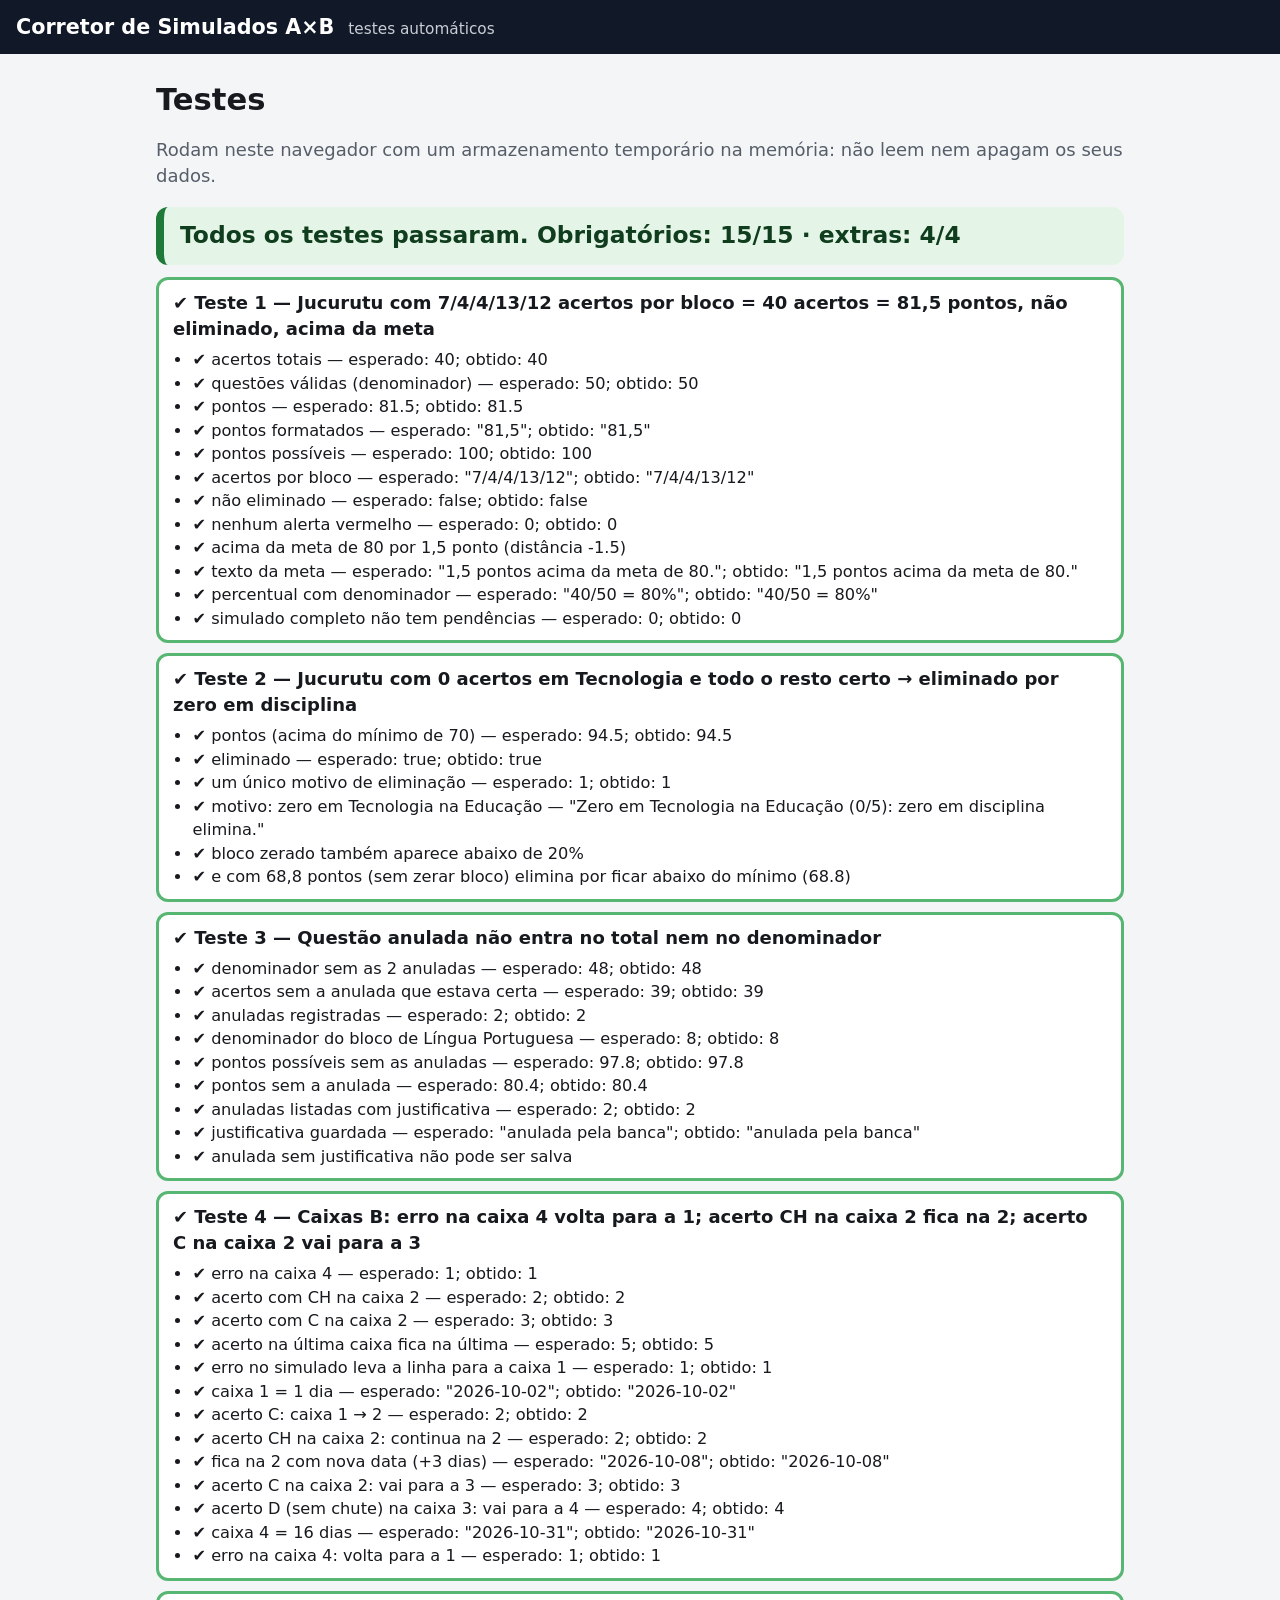
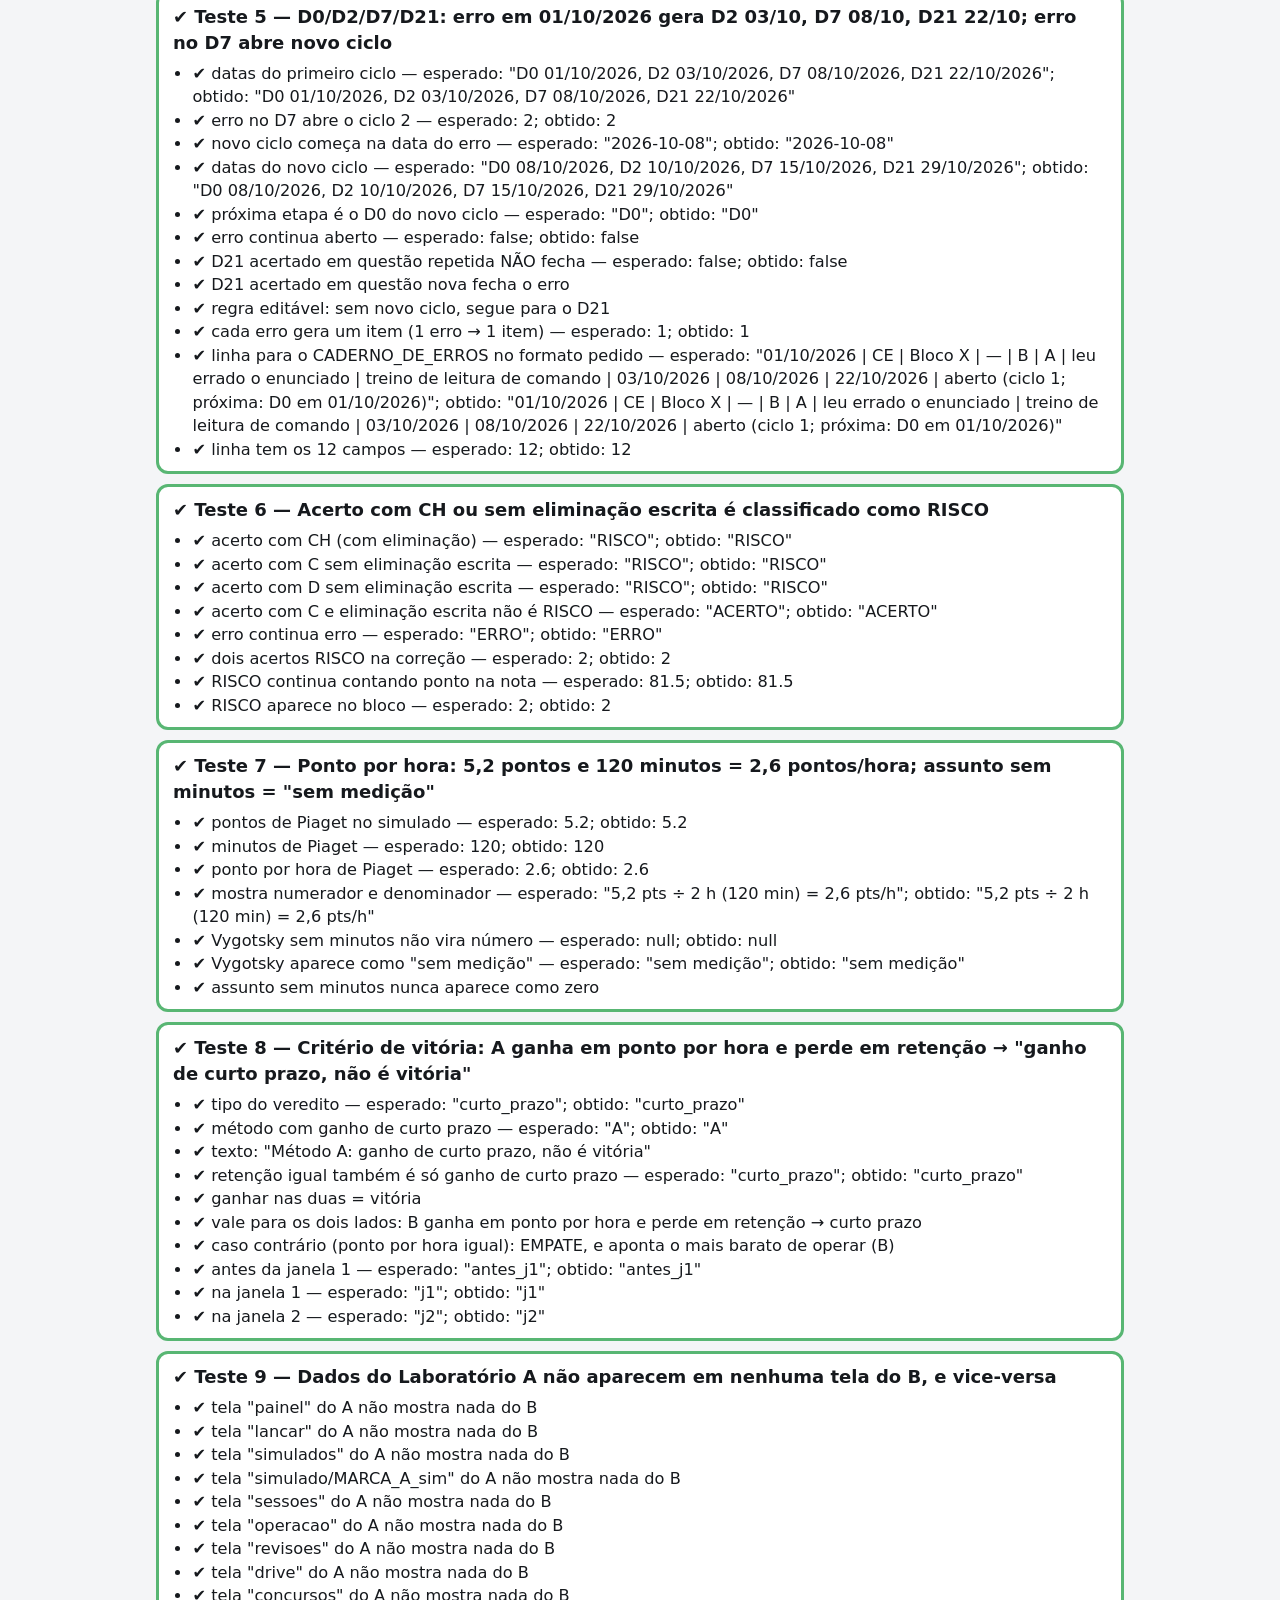
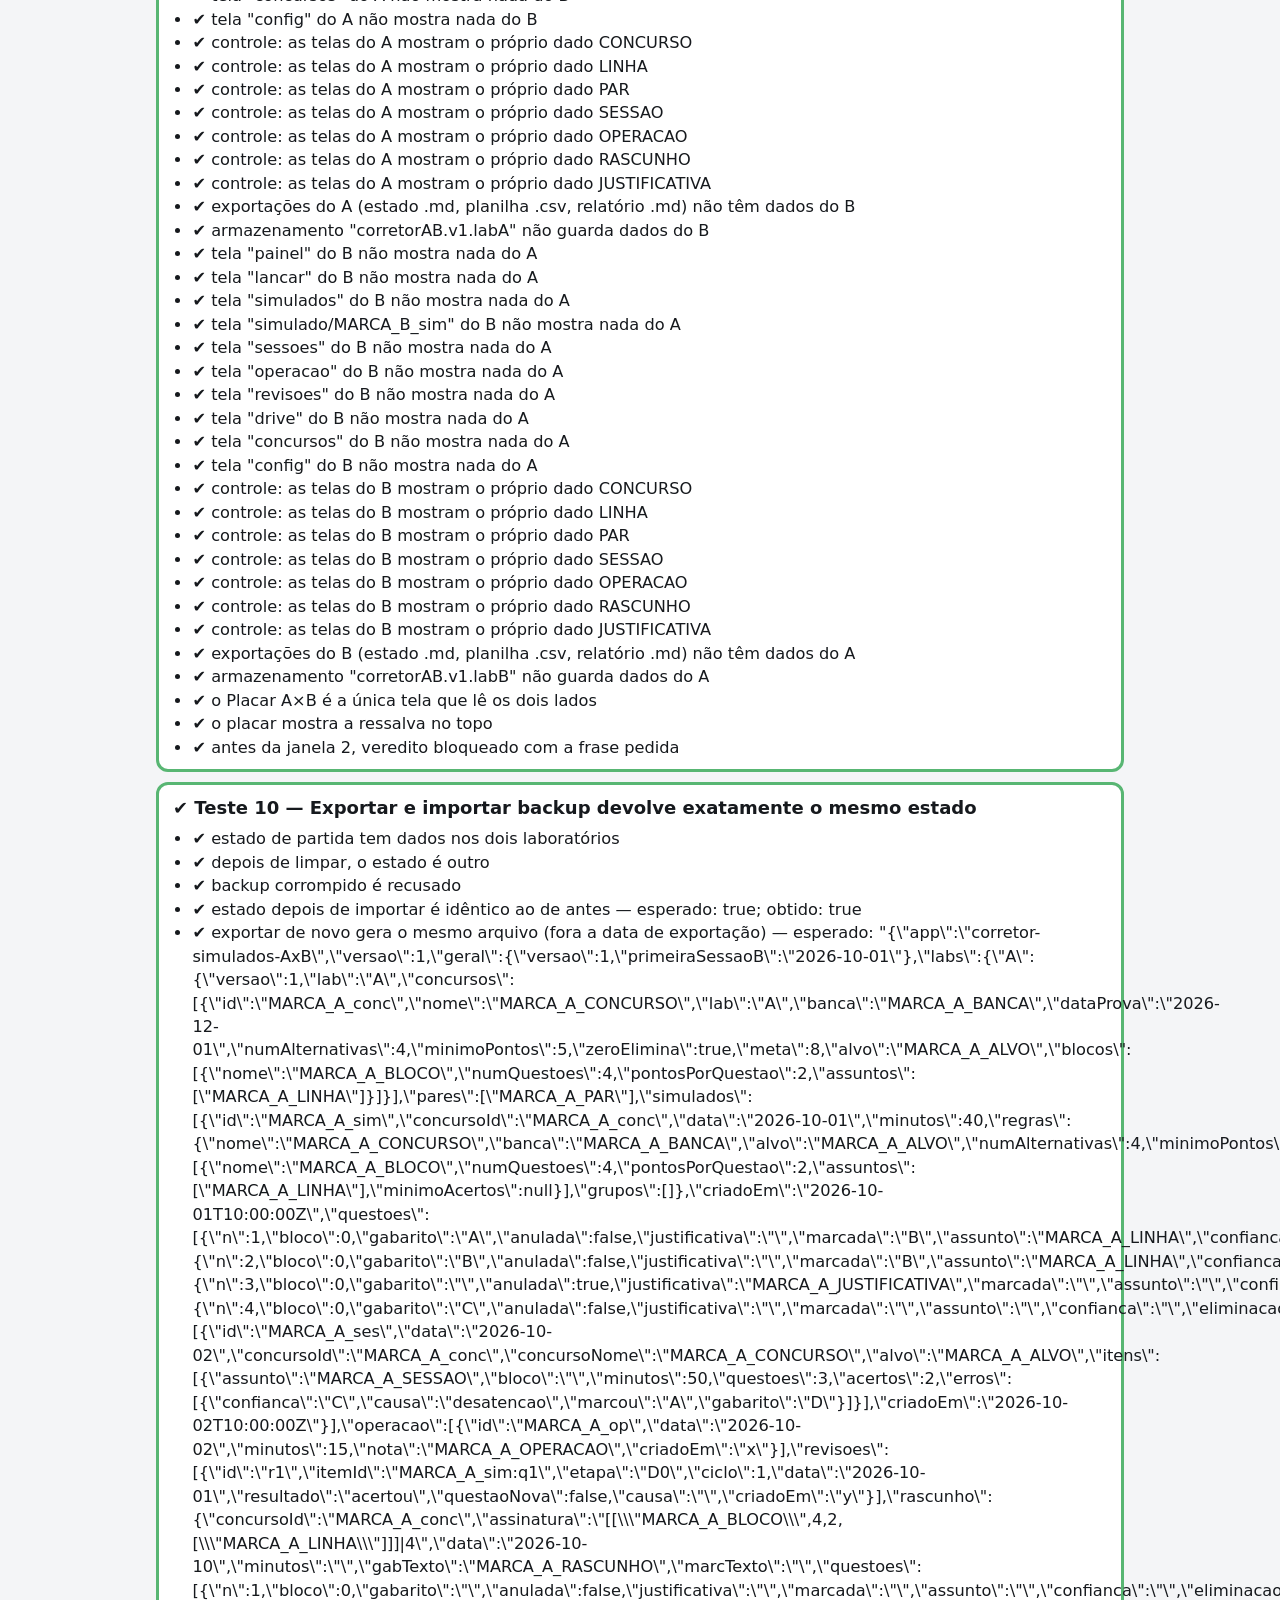
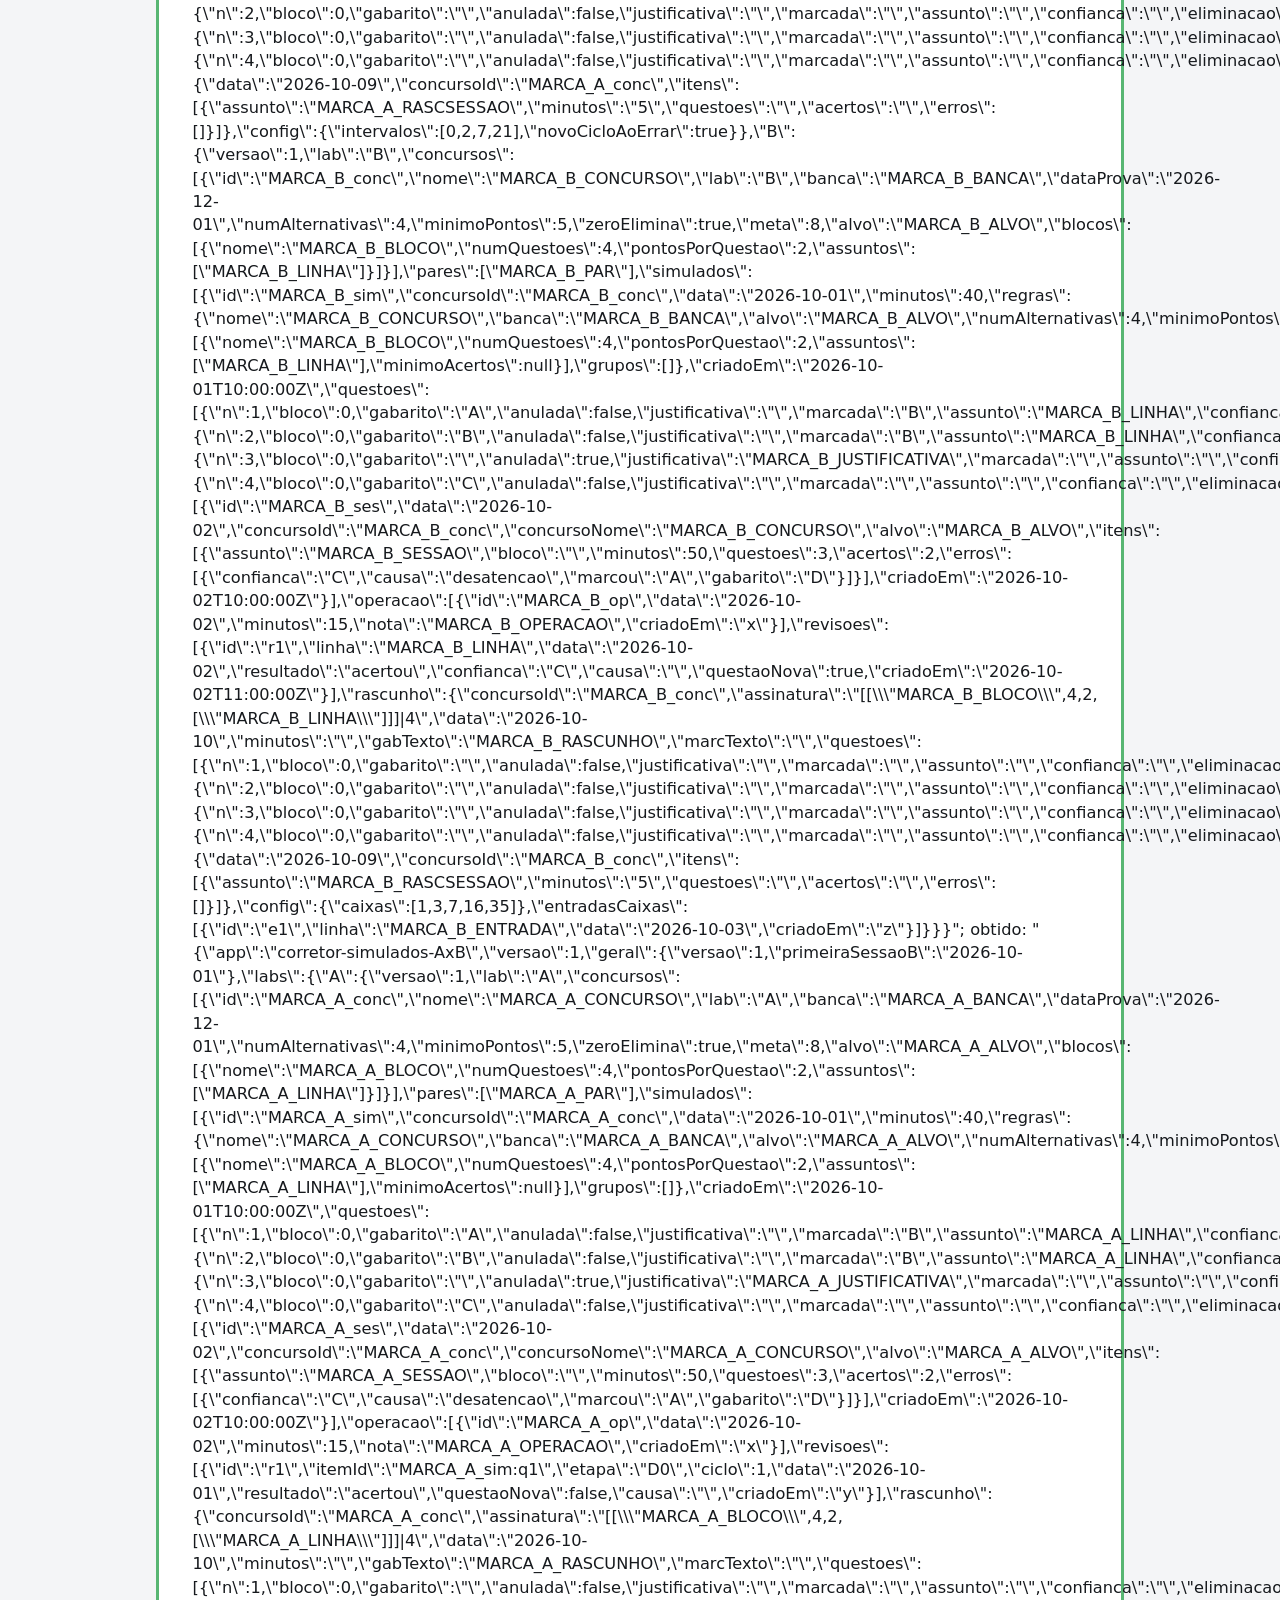
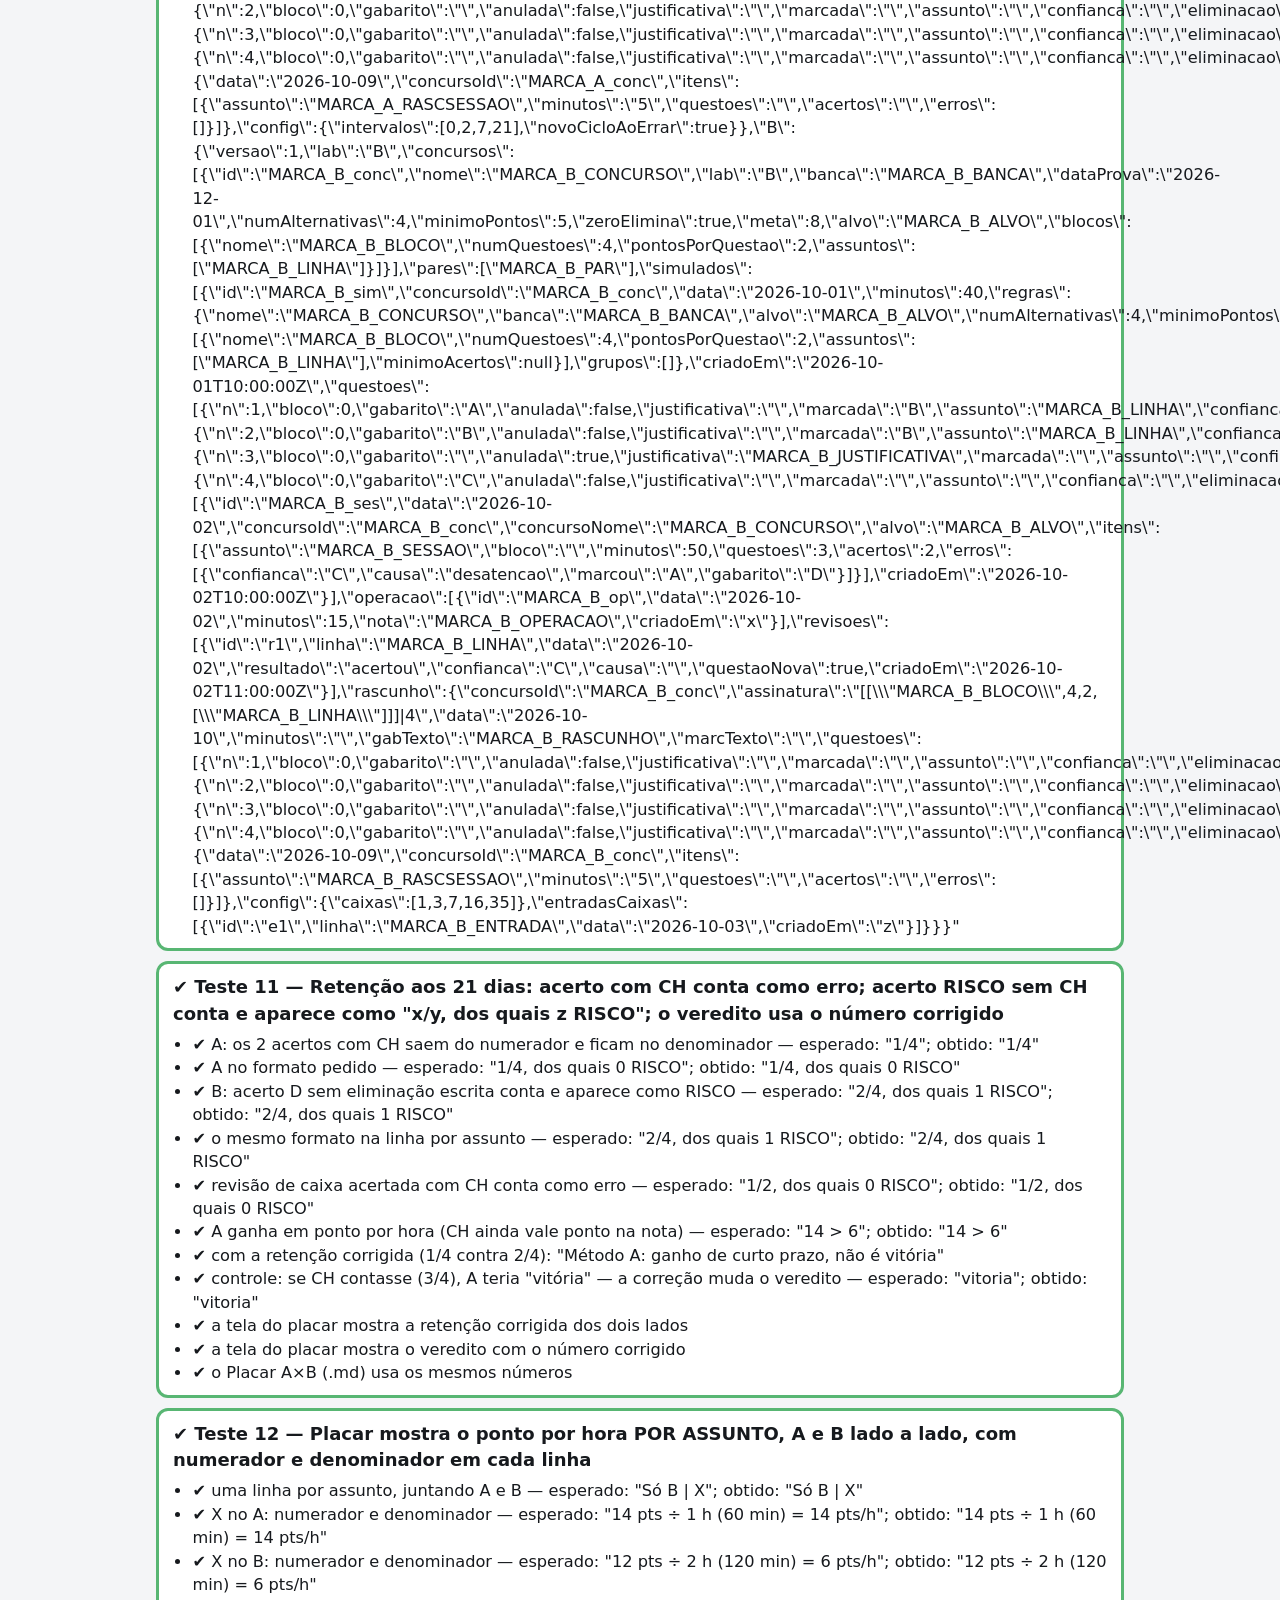
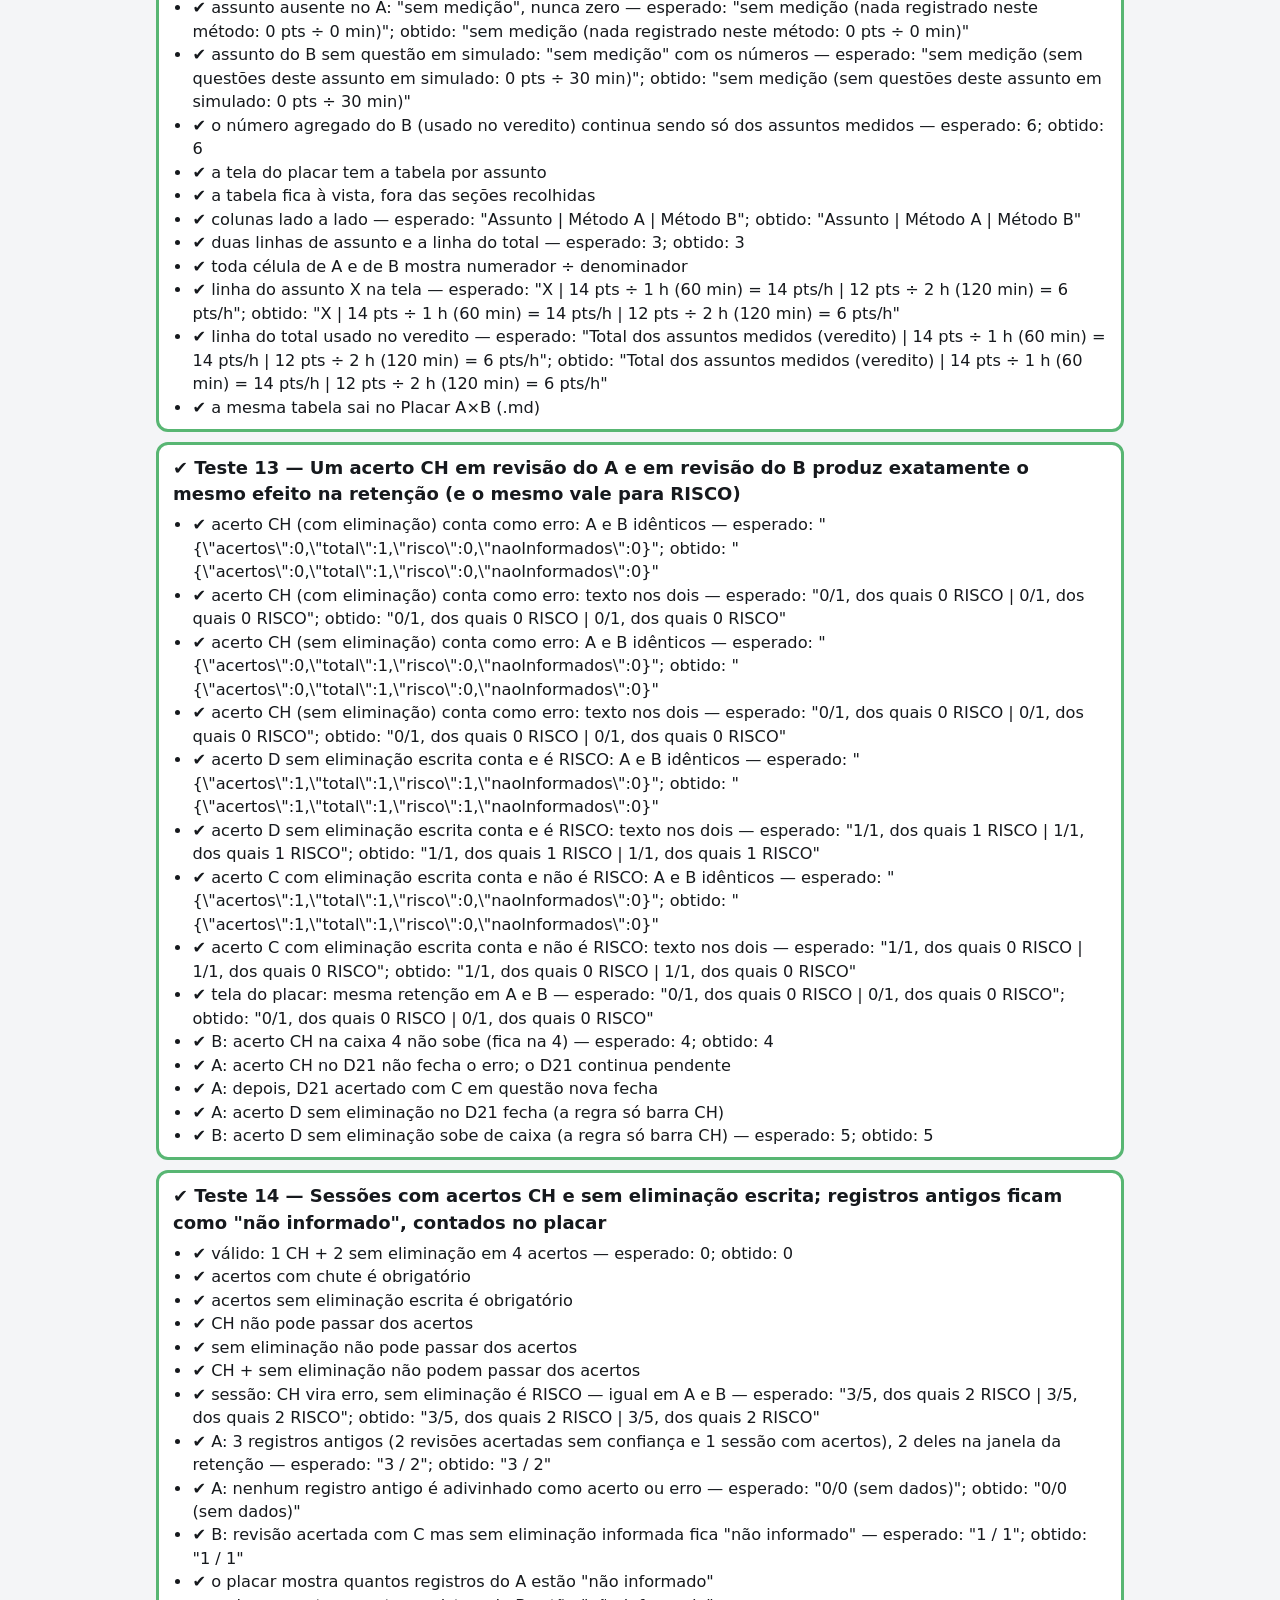
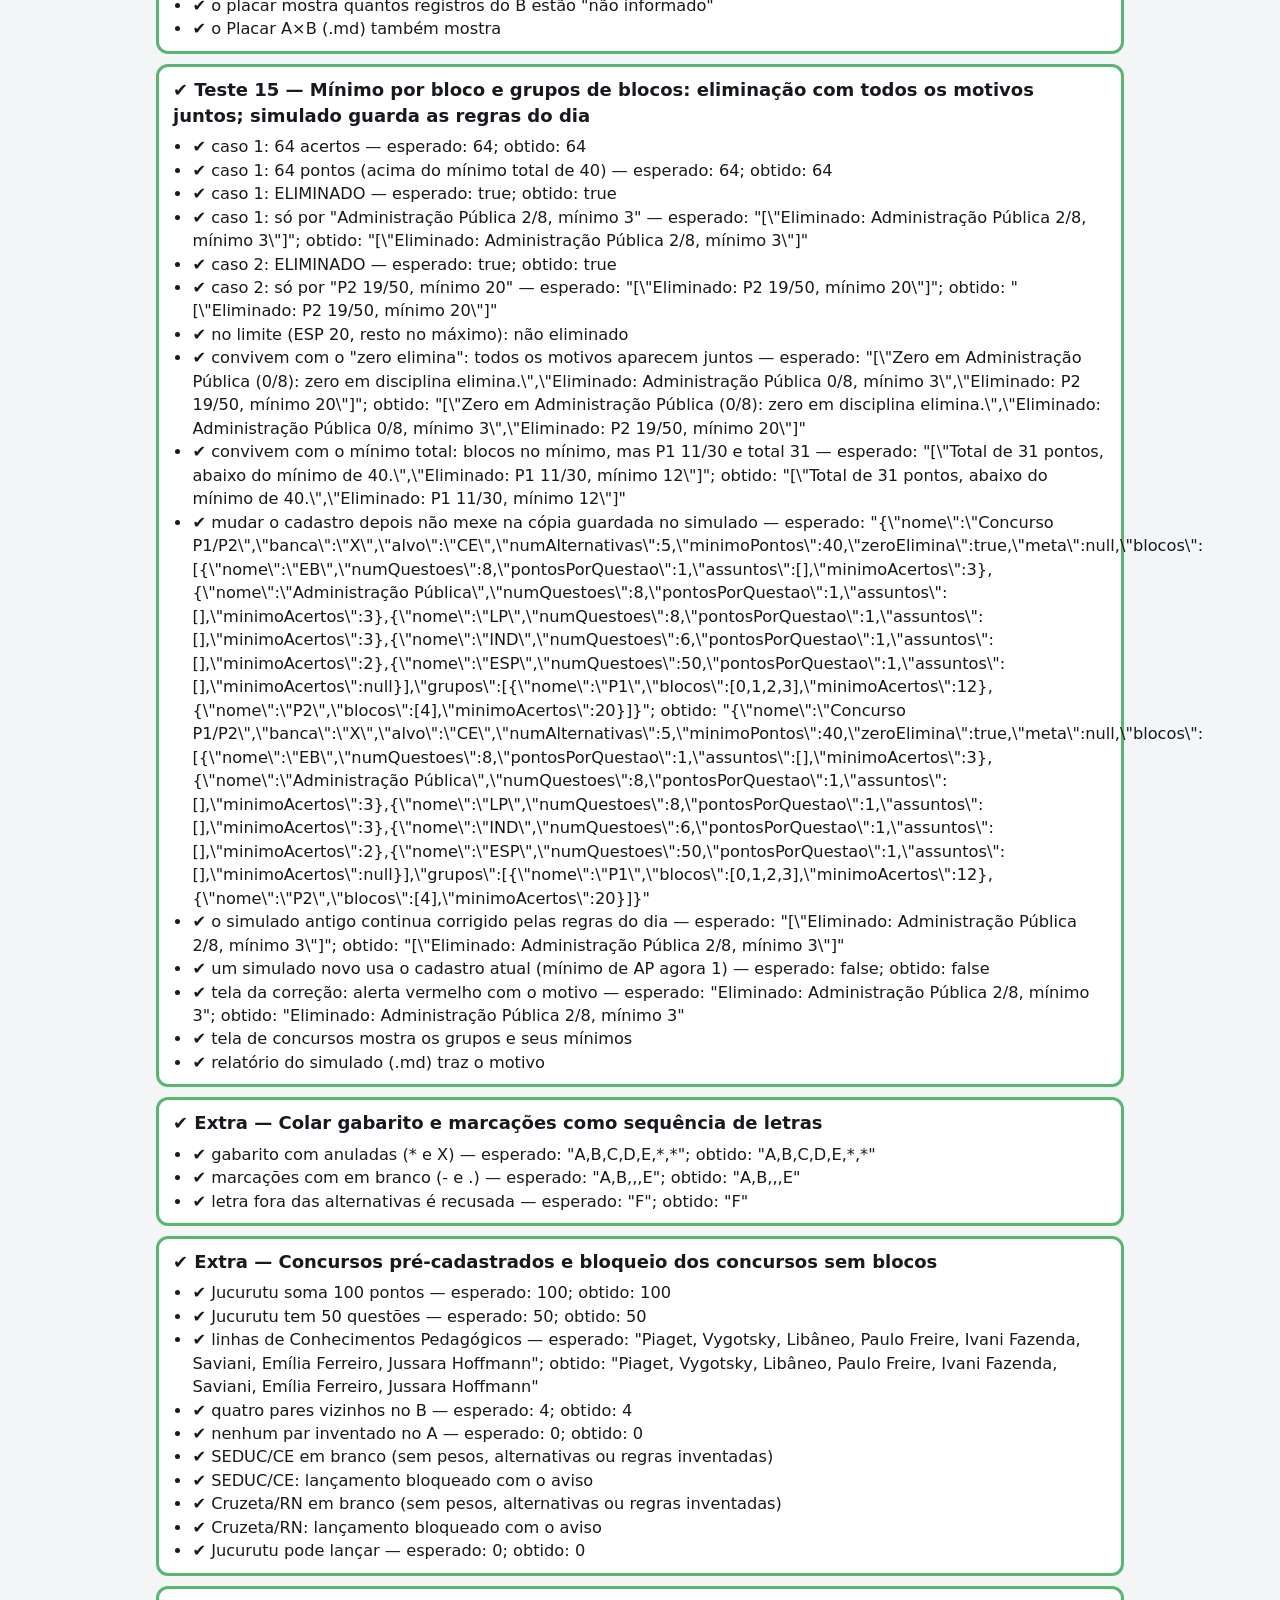
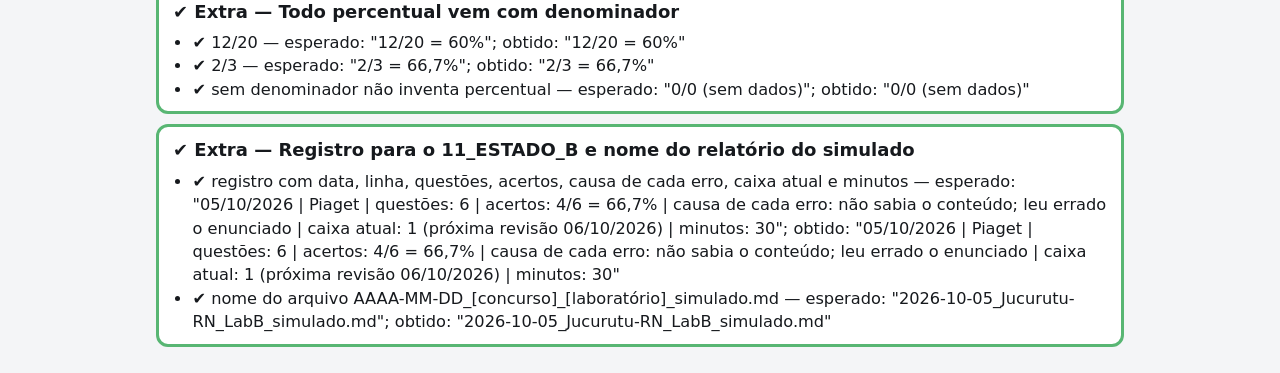
==== commit 0fff7a7e: "Cadastro de concurso: mínimo de acertos por bloco e grupos de blocos - Cada bloco pode ter mínimo de" ====
--- a/tests.html
+++ b/tests.html
@@ -504,6 +504,62 @@
       N.fixarHoje(null);
     });
 
+    /* ---------- 15 ---------- */
+    teste(15, 'Mínimo por bloco e grupos de blocos: eliminação com todos os motivos juntos; simulado guarda as regras do dia', function (ok, igual) {
+      D.usarBackend(D.backendMemoria());
+      // Concurso do pedido: EB 8, AP 8, LP 8, IND 6 (grupo P1, mínimo 12) e ESP 50 (grupo P2, mínimo 20);
+      // mínimos por bloco 3/3/3/2; total mínimo 40; 1 ponto por questão.
+      var conc = { id: 'c-p1p2', nome: 'Concurso P1/P2', lab: 'A', banca: 'X', dataProva: '', numAlternativas: 5, minimoPontos: 40, zeroElimina: true, meta: null, alvo: 'CE',
+        blocos: [
+          { nome: 'EB', numQuestoes: 8, pontosPorQuestao: 1, assuntos: [], minimoAcertos: 3 },
+          { nome: 'Administração Pública', numQuestoes: 8, pontosPorQuestao: 1, assuntos: [], minimoAcertos: 3 },
+          { nome: 'LP', numQuestoes: 8, pontosPorQuestao: 1, assuntos: [], minimoAcertos: 3 },
+          { nome: 'IND', numQuestoes: 6, pontosPorQuestao: 1, assuntos: [], minimoAcertos: 2 },
+          { nome: 'ESP', numQuestoes: 50, pontosPorQuestao: 1, assuntos: [], minimoAcertos: null }],
+        grupos: [{ nome: 'P1', blocos: [0, 1, 2, 3], minimoAcertos: 12 }, { nome: 'P2', blocos: [4], minimoAcertos: 20 }] };
+      function sim(acertos, id) {
+        var qs = N.questoesEmBranco(conc.blocos), cont = [0, 0, 0, 0, 0];
+        qs.forEach(function (q) {
+          q.gabarito = 'A';
+          if (cont[q.bloco] < acertos[q.bloco]) { q.marcada = 'A'; q.confianca = 'C'; q.eliminacao = true; cont[q.bloco]++; }
+          else { q.marcada = 'B'; q.confianca = 'D'; q.eliminacao = true; q.causa = 'nao_sabia'; }
+        });
+        return { id: id || 'sp', concursoId: conc.id, data: '2026-10-05', minutos: 200, regras: N.regrasDoConcurso(conc), questoes: qs, criadoEm: '2026-10-05T10:00:00Z' };
+      }
+      var s1 = sim([8, 2, 8, 6, 40], 'sp1'), c1 = N.corrigir(s1);
+      igual(c1.total.acertos, 64, 'caso 1: 64 acertos');
+      igual(c1.total.pontos, 64, 'caso 1: 64 pontos (acima do mínimo total de 40)');
+      igual(c1.eliminado, true, 'caso 1: ELIMINADO');
+      igual(JSON.stringify(c1.vermelho), JSON.stringify(['Eliminado: Administração Pública 2/8, mínimo 3']), 'caso 1: só por "Administração Pública 2/8, mínimo 3"');
+      var c2 = N.corrigir(sim([8, 8, 8, 6, 19], 'sp2'));
+      igual(c2.eliminado, true, 'caso 2: ELIMINADO');
+      igual(JSON.stringify(c2.vermelho), JSON.stringify(['Eliminado: P2 19/50, mínimo 20']), 'caso 2: só por "P2 19/50, mínimo 20"');
+      var c3 = N.corrigir(sim([8, 8, 8, 6, 20], 'sp3'));
+      ok(!c3.eliminado && c3.vermelho.length === 0, 'no limite (ESP 20, resto no máximo): não eliminado');
+      var c4 = N.corrigir(sim([8, 0, 8, 6, 19], 'sp4'));
+      igual(JSON.stringify(c4.vermelho), JSON.stringify(['Zero em Administração Pública (0/8): zero em disciplina elimina.', 'Eliminado: Administração Pública 0/8, mínimo 3', 'Eliminado: P2 19/50, mínimo 20']),
+        'convivem com o "zero elimina": todos os motivos aparecem juntos');
+      var c5 = N.corrigir(sim([3, 3, 3, 2, 20], 'sp5'));
+      igual(JSON.stringify(c5.vermelho), JSON.stringify(['Total de 31 pontos, abaixo do mínimo de 40.', 'Eliminado: P1 11/30, mínimo 12']),
+        'convivem com o mínimo total: blocos no mínimo, mas P1 11/30 e total 31');
+      // Cópia das regras vigentes no dia
+      var guardado = JSON.stringify(s1.regras);
+      conc.blocos[1].minimoAcertos = 1; conc.grupos = [];
+      igual(JSON.stringify(s1.regras), guardado, 'mudar o cadastro depois não mexe na cópia guardada no simulado');
+      igual(JSON.stringify(N.corrigir(s1).vermelho), JSON.stringify(['Eliminado: Administração Pública 2/8, mínimo 3']), 'o simulado antigo continua corrigido pelas regras do dia');
+      igual(N.corrigir(sim([8, 2, 8, 6, 40], 'sp6')).eliminado, false, 'um simulado novo usa o cadastro atual (mínimo de AP agora 1)');
+      // Na tela
+      var lab = D.labInicial('A');
+      conc.blocos[1].minimoAcertos = 3; conc.grupos = [{ nome: 'P1', blocos: [0, 1, 2, 3], minimoAcertos: 12 }, { nome: 'P2', blocos: [4], minimoAcertos: 20 }];
+      lab.concursos.push(conc); lab.simulados.push(s1); D.salvarLab(lab);
+      var div = document.createElement('div'); div.innerHTML = App.htmlDaTela('#/A/simulado/sp1');
+      var verm = div.querySelectorAll('.alerta.vermelho li');
+      igual(verm.length === 1 ? verm[0].textContent : verm.length + ' motivos', 'Eliminado: Administração Pública 2/8, mínimo 3', 'tela da correção: alerta vermelho com o motivo');
+      var cad = App.htmlDaTela('#/A/concursos');
+      ok(cad.indexOf('<strong>P1</strong> (EB, Administração Pública, LP, IND) mínimo 12 acertos') >= 0 && cad.indexOf('<strong>P2</strong> (ESP) mínimo 20 acertos') >= 0, 'tela de concursos mostra os grupos e seus mínimos');
+      ok(N.mdSimulado(lab, s1).indexOf('ELIMINADO pelas regras cadastradas: Eliminado: Administração Pública 2/8, mínimo 3') >= 0, 'relatório do simulado (.md) traz o motivo');
+    });
+
     /* ---------- extras ---------- */
     teste('extra', 'Colar gabarito e marcações como sequência de letras', function (ok, igual) {
       var g = N.lerSequencia('ab cde*\nX', 5, 'gabarito');
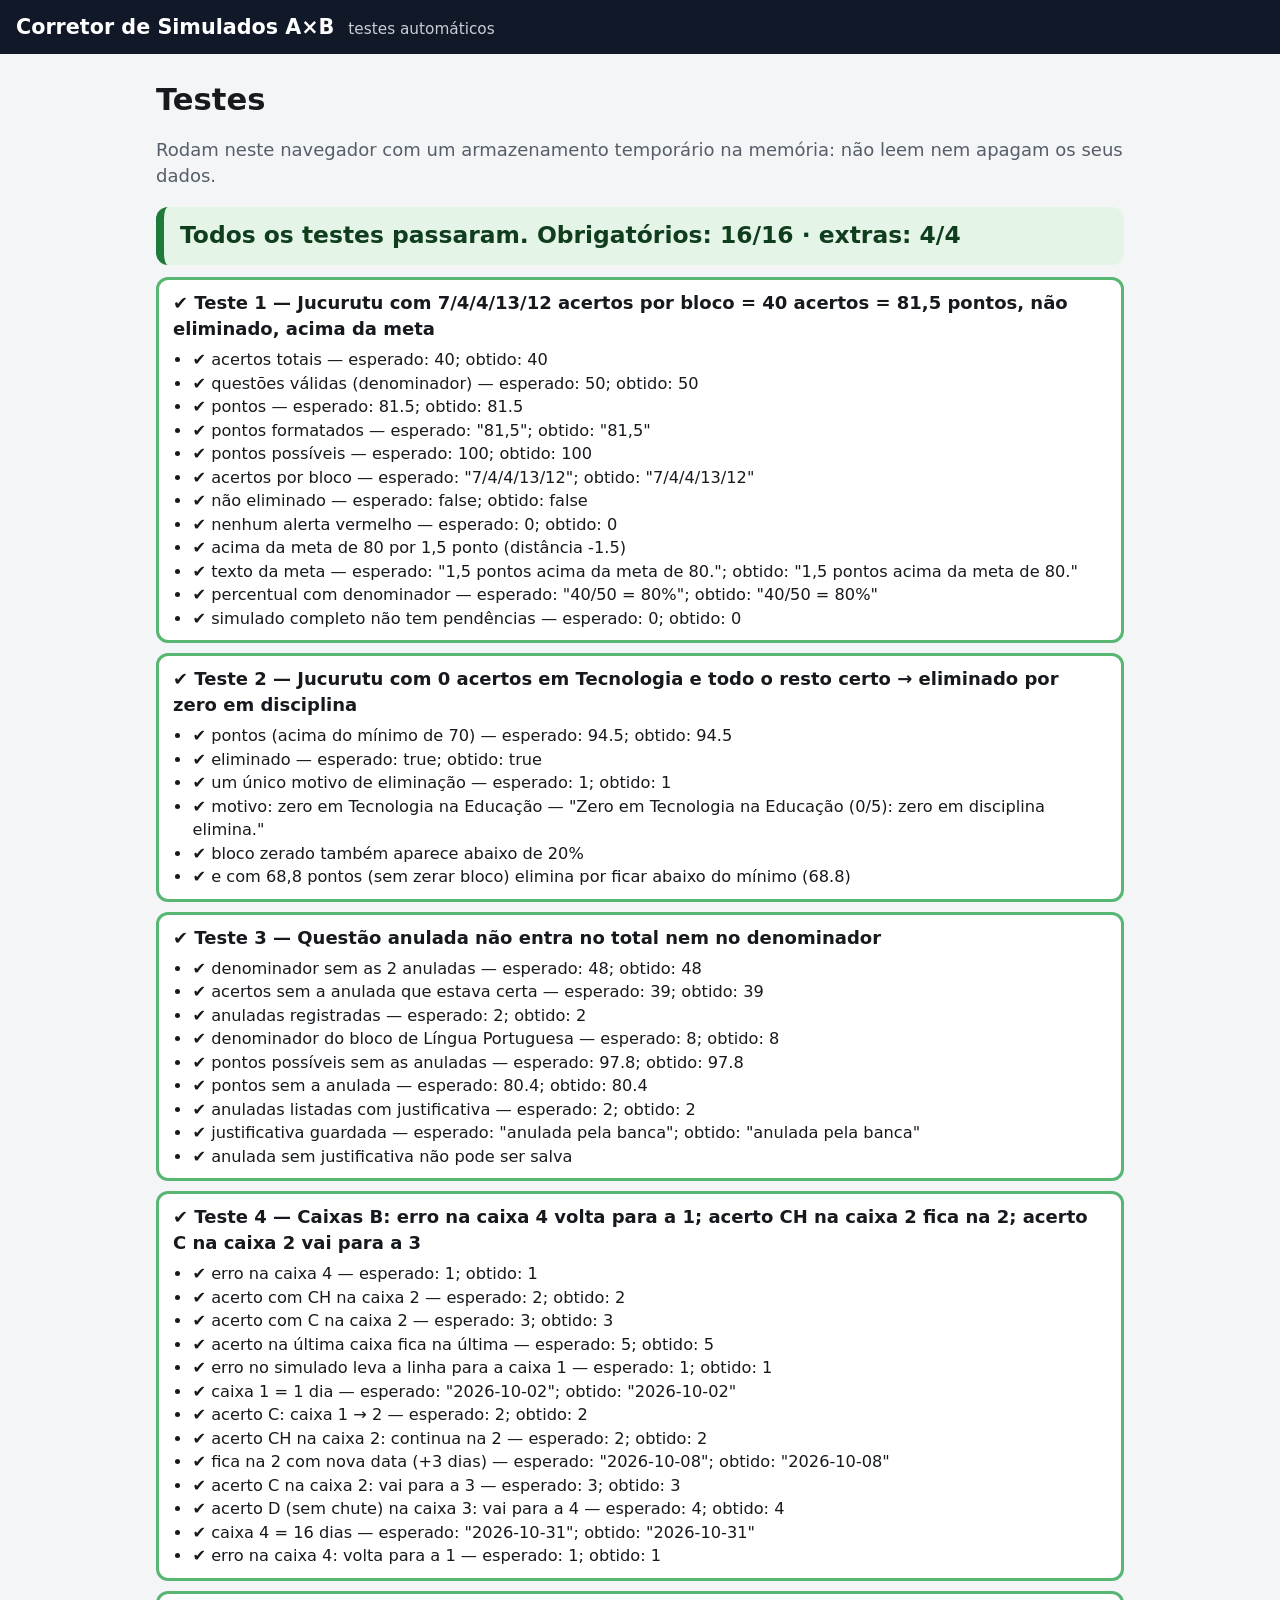
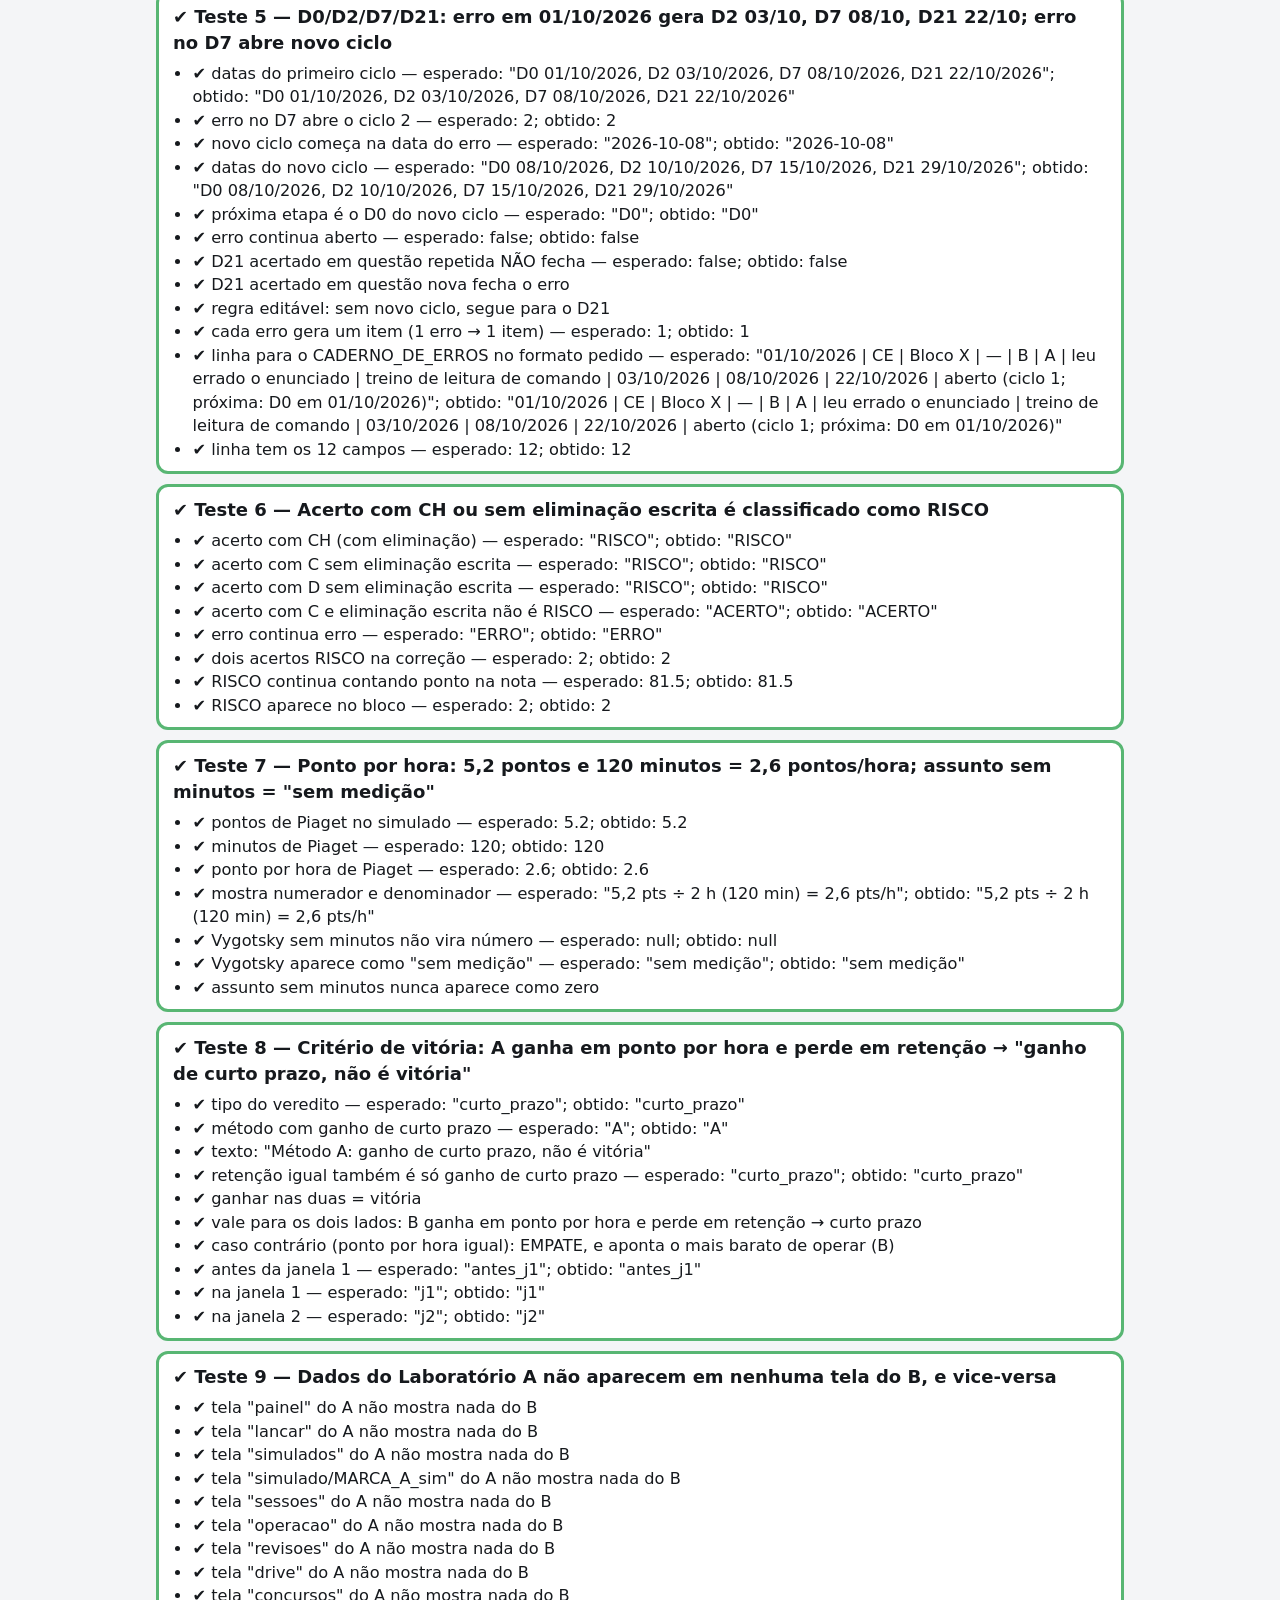
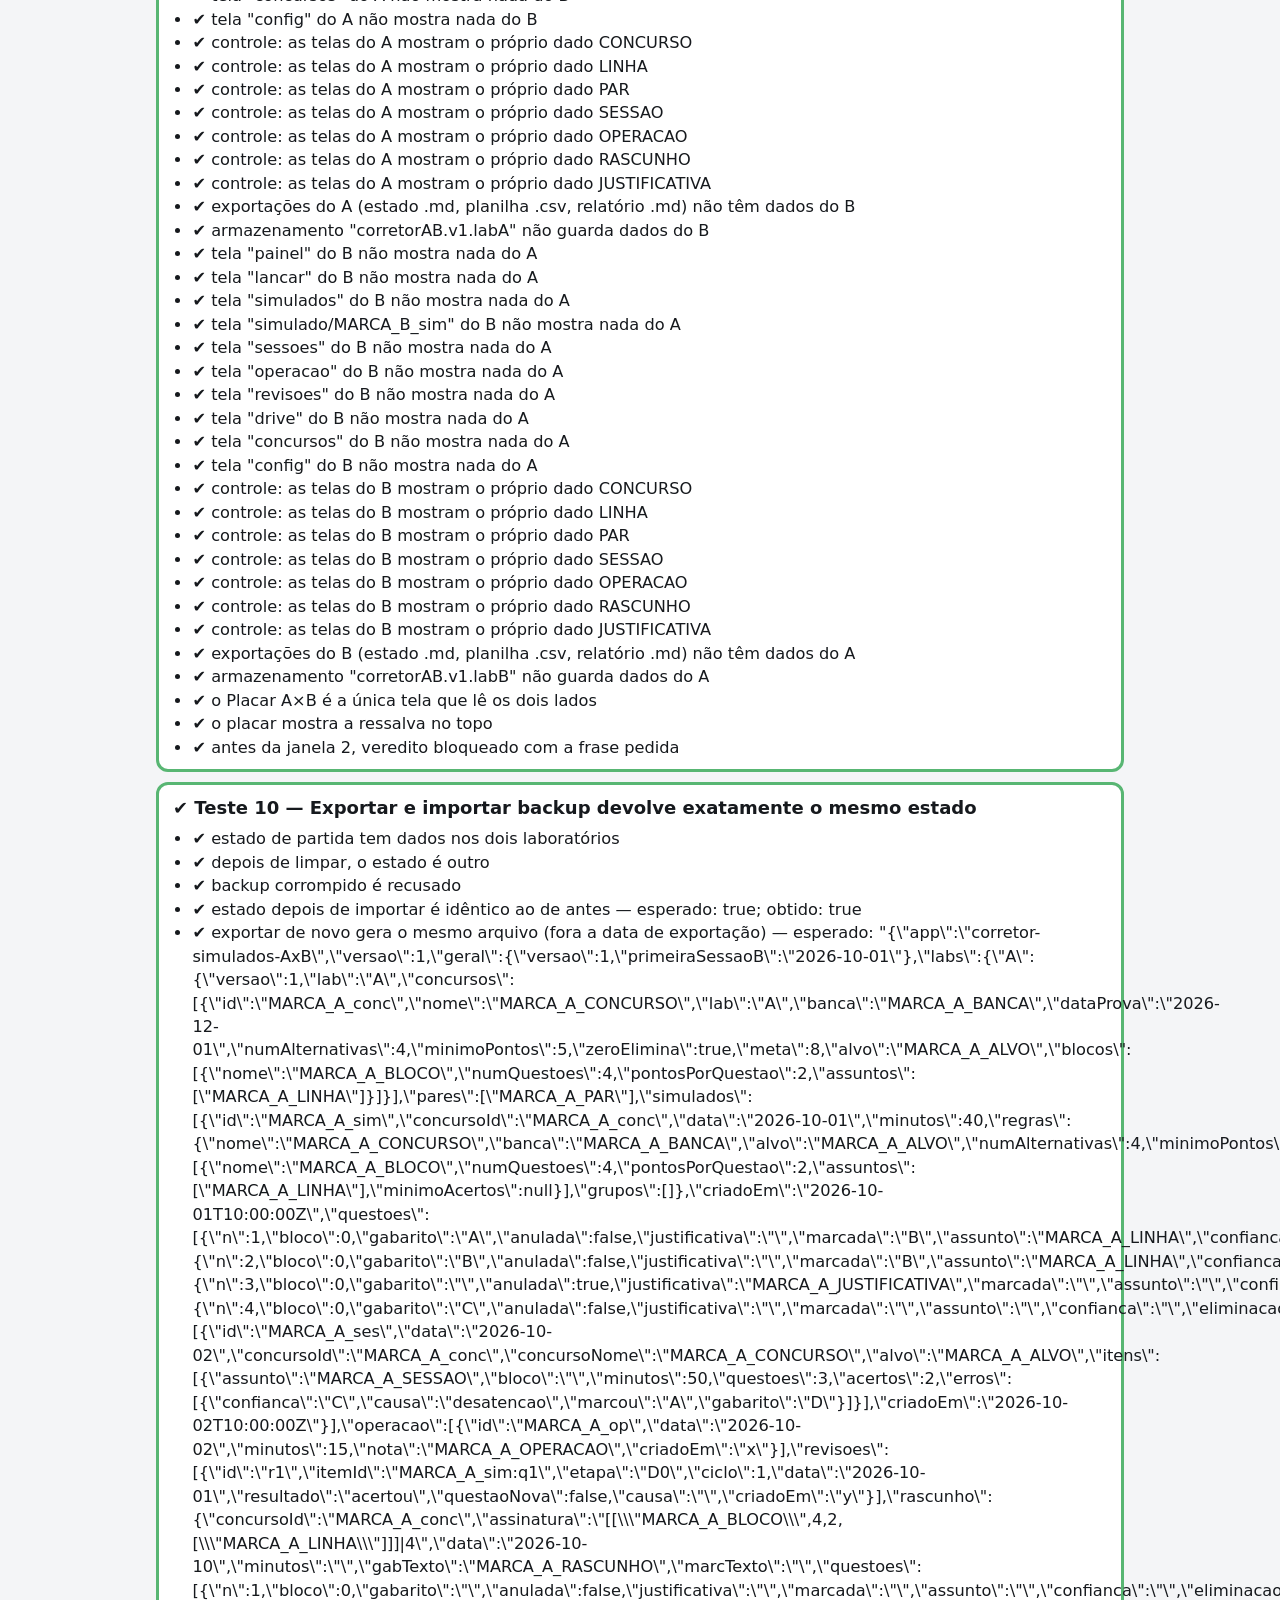
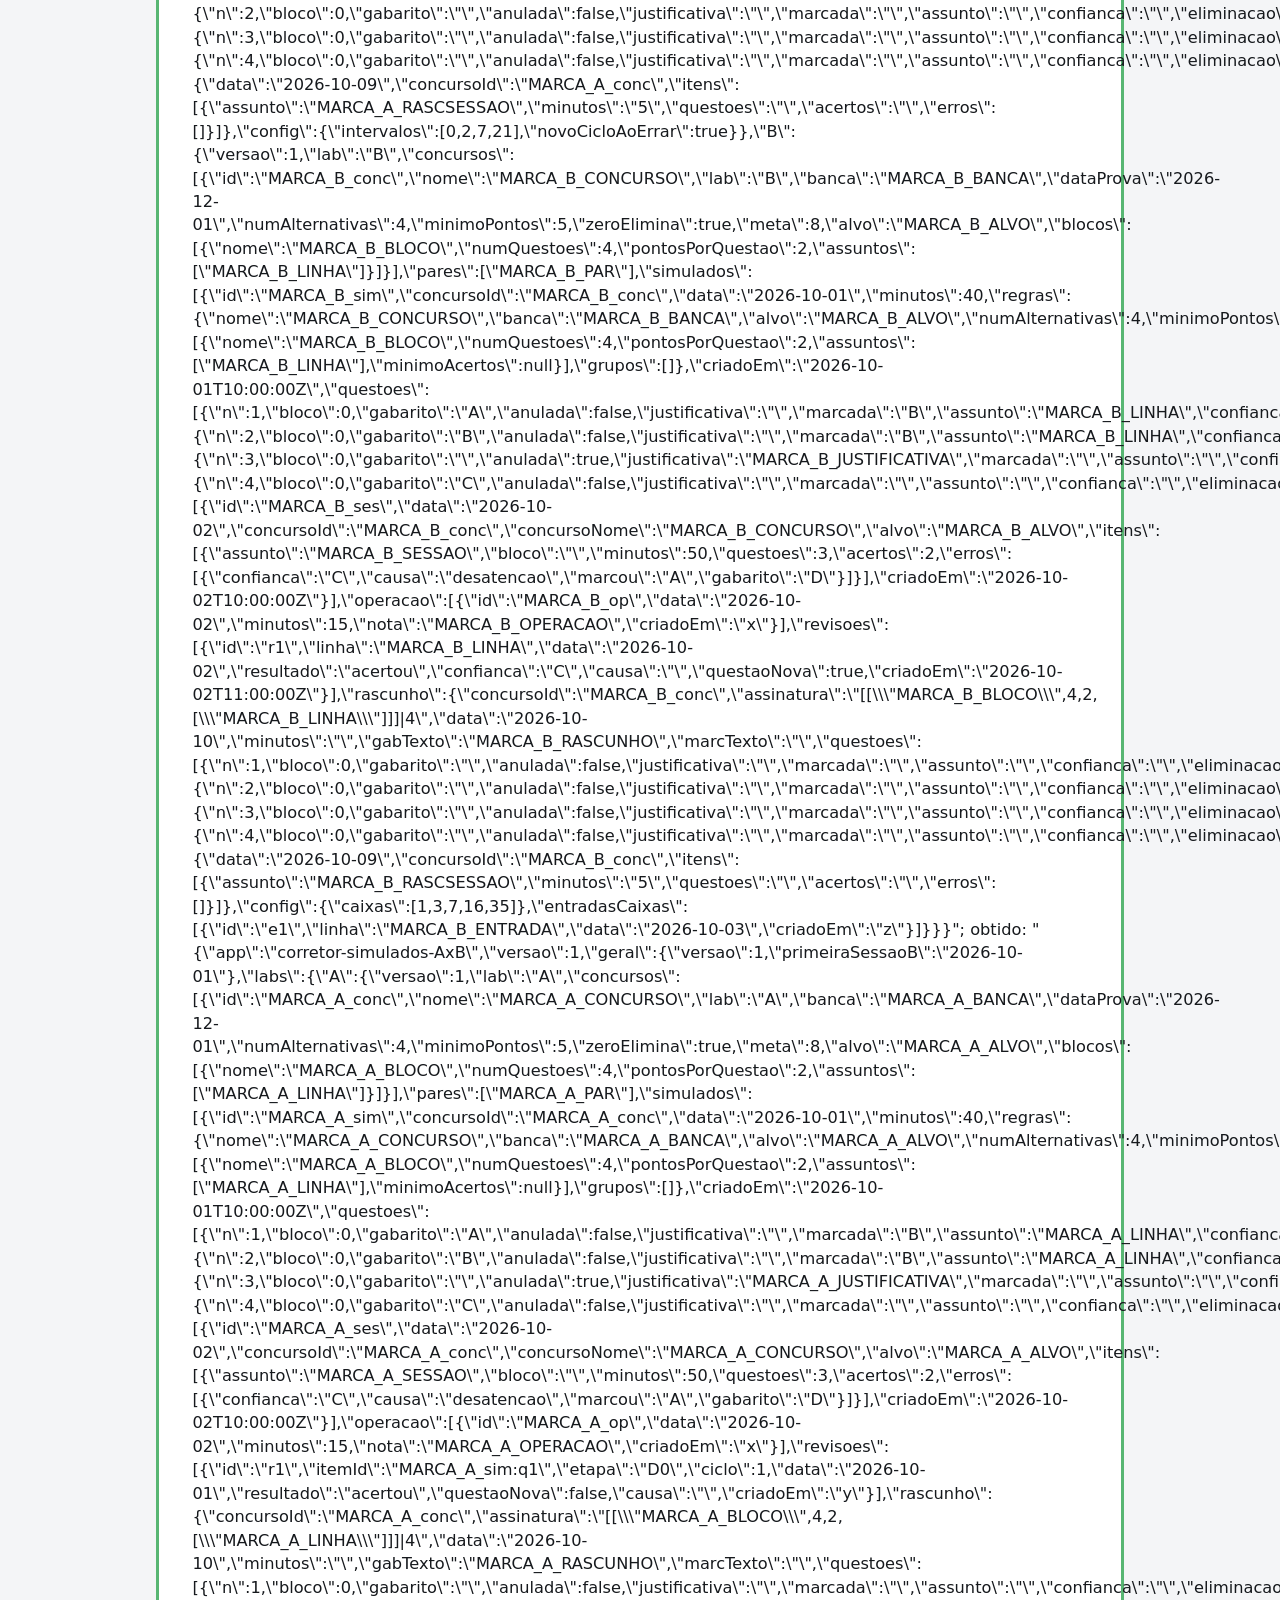
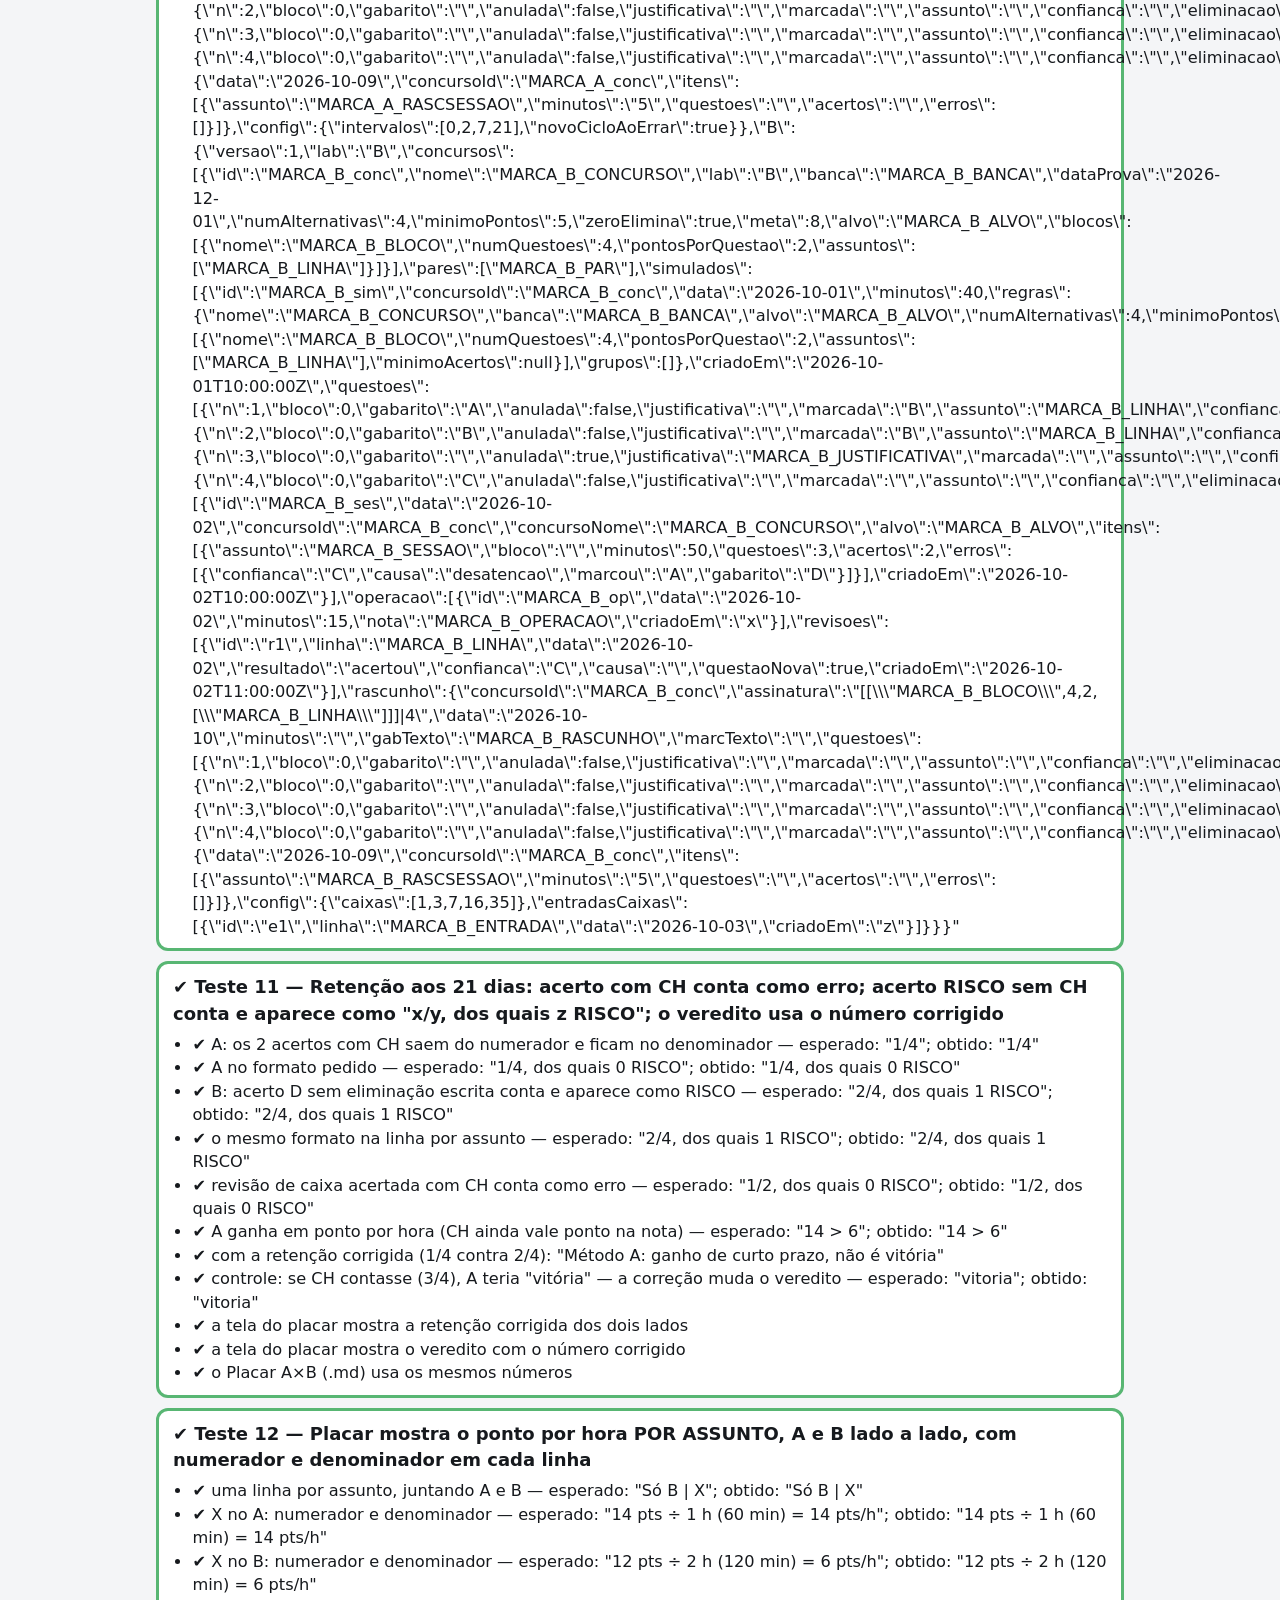
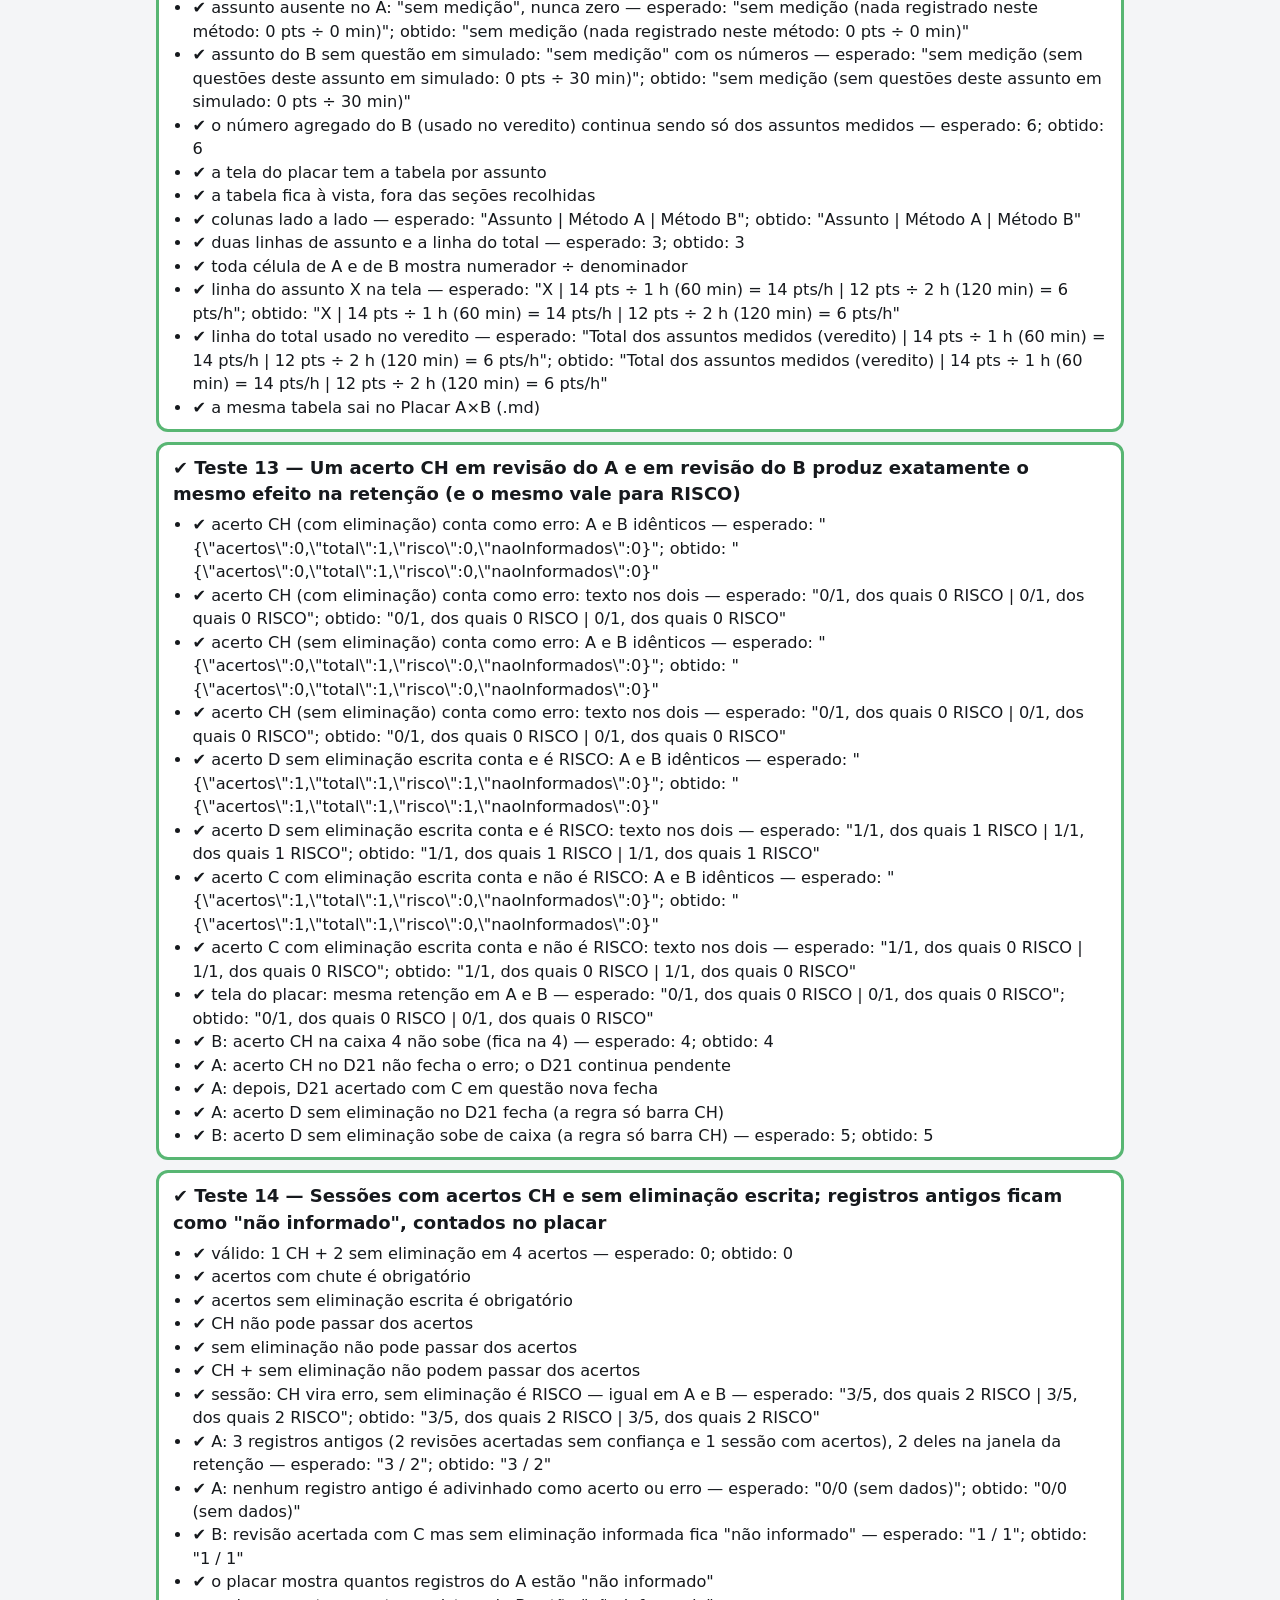
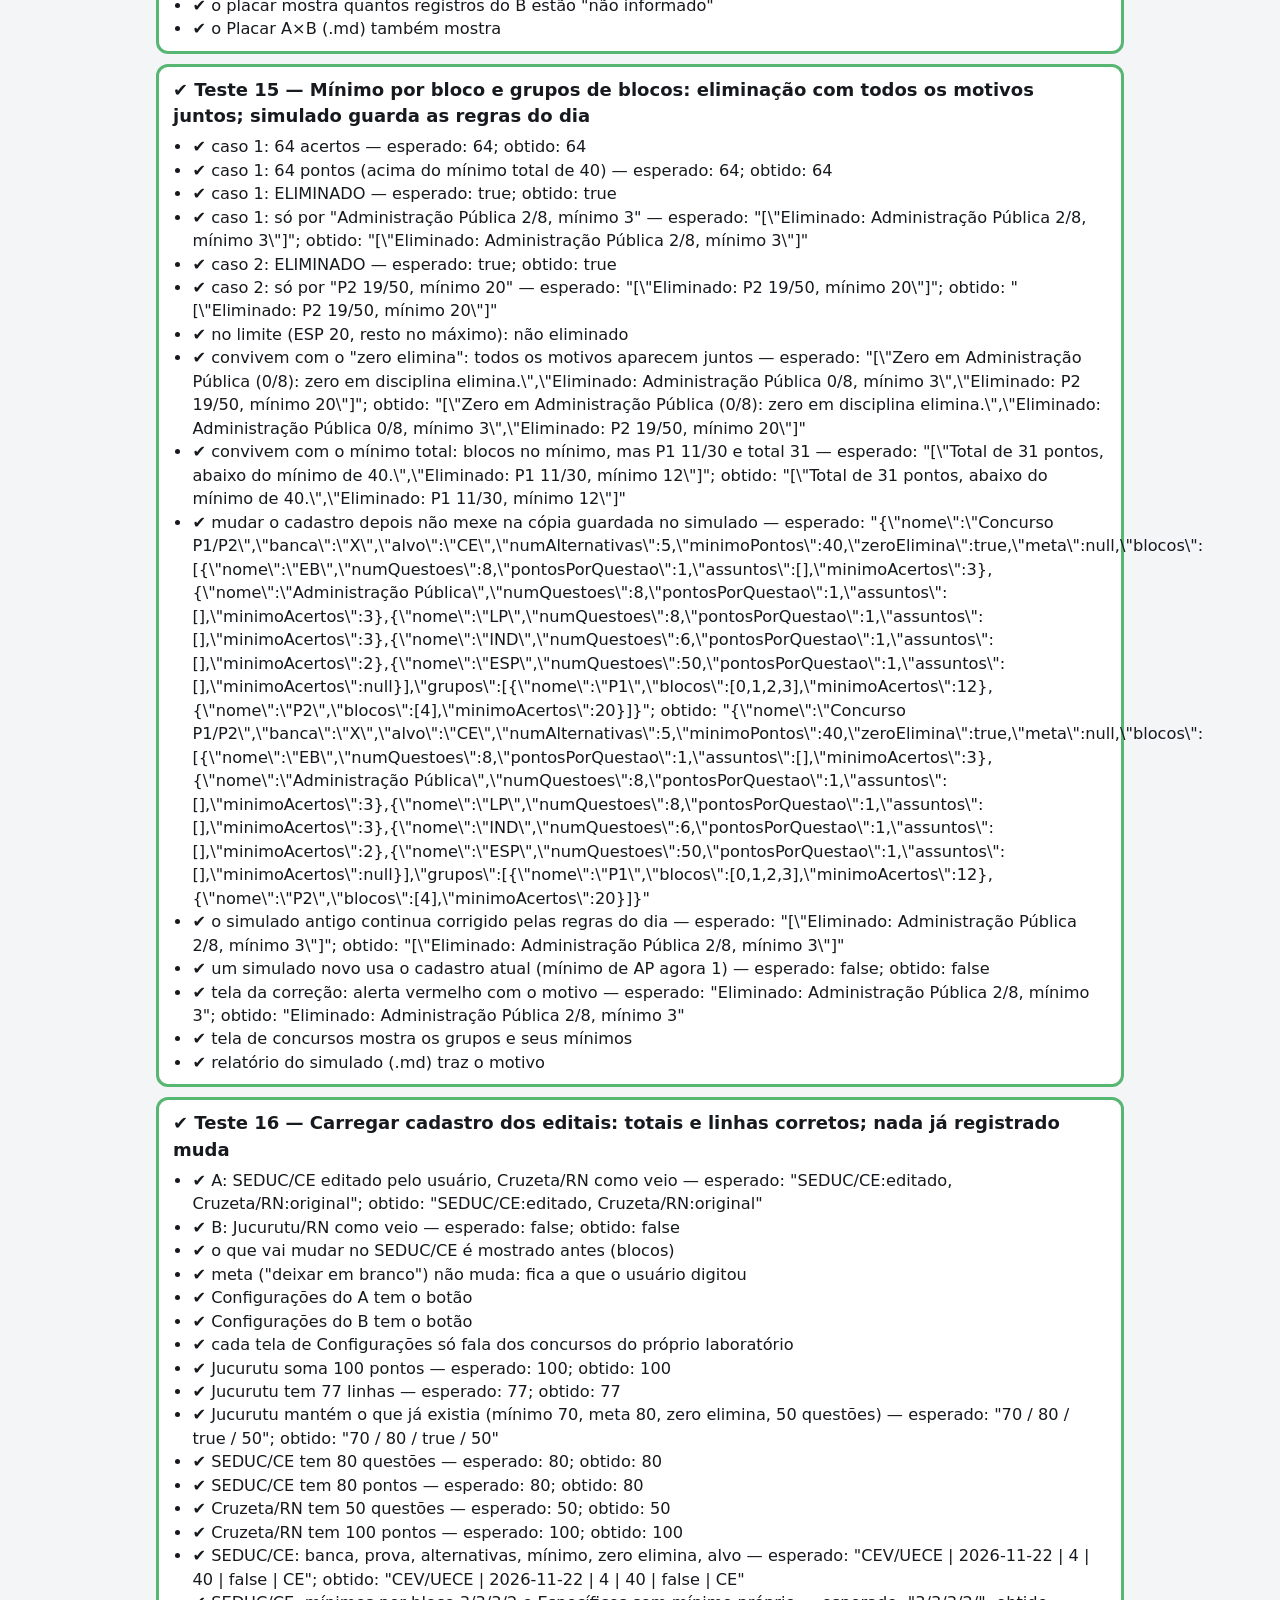
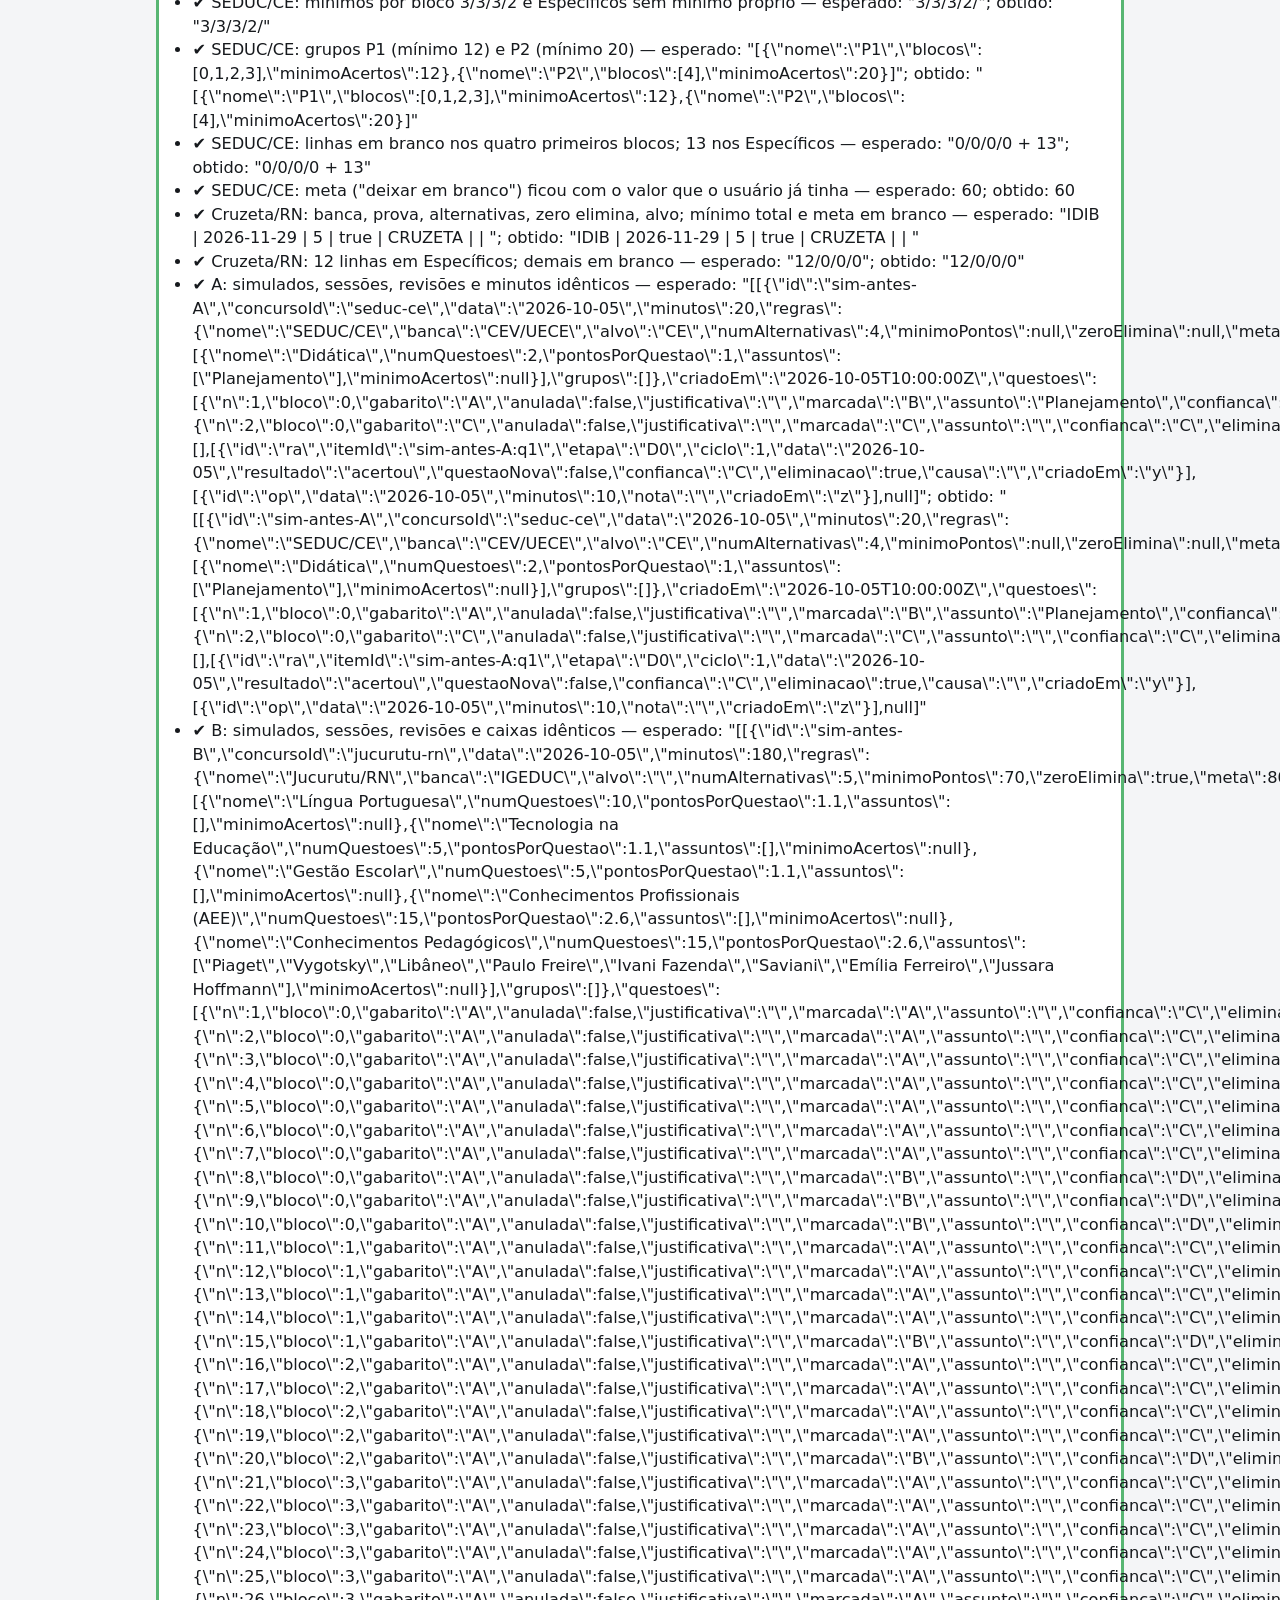
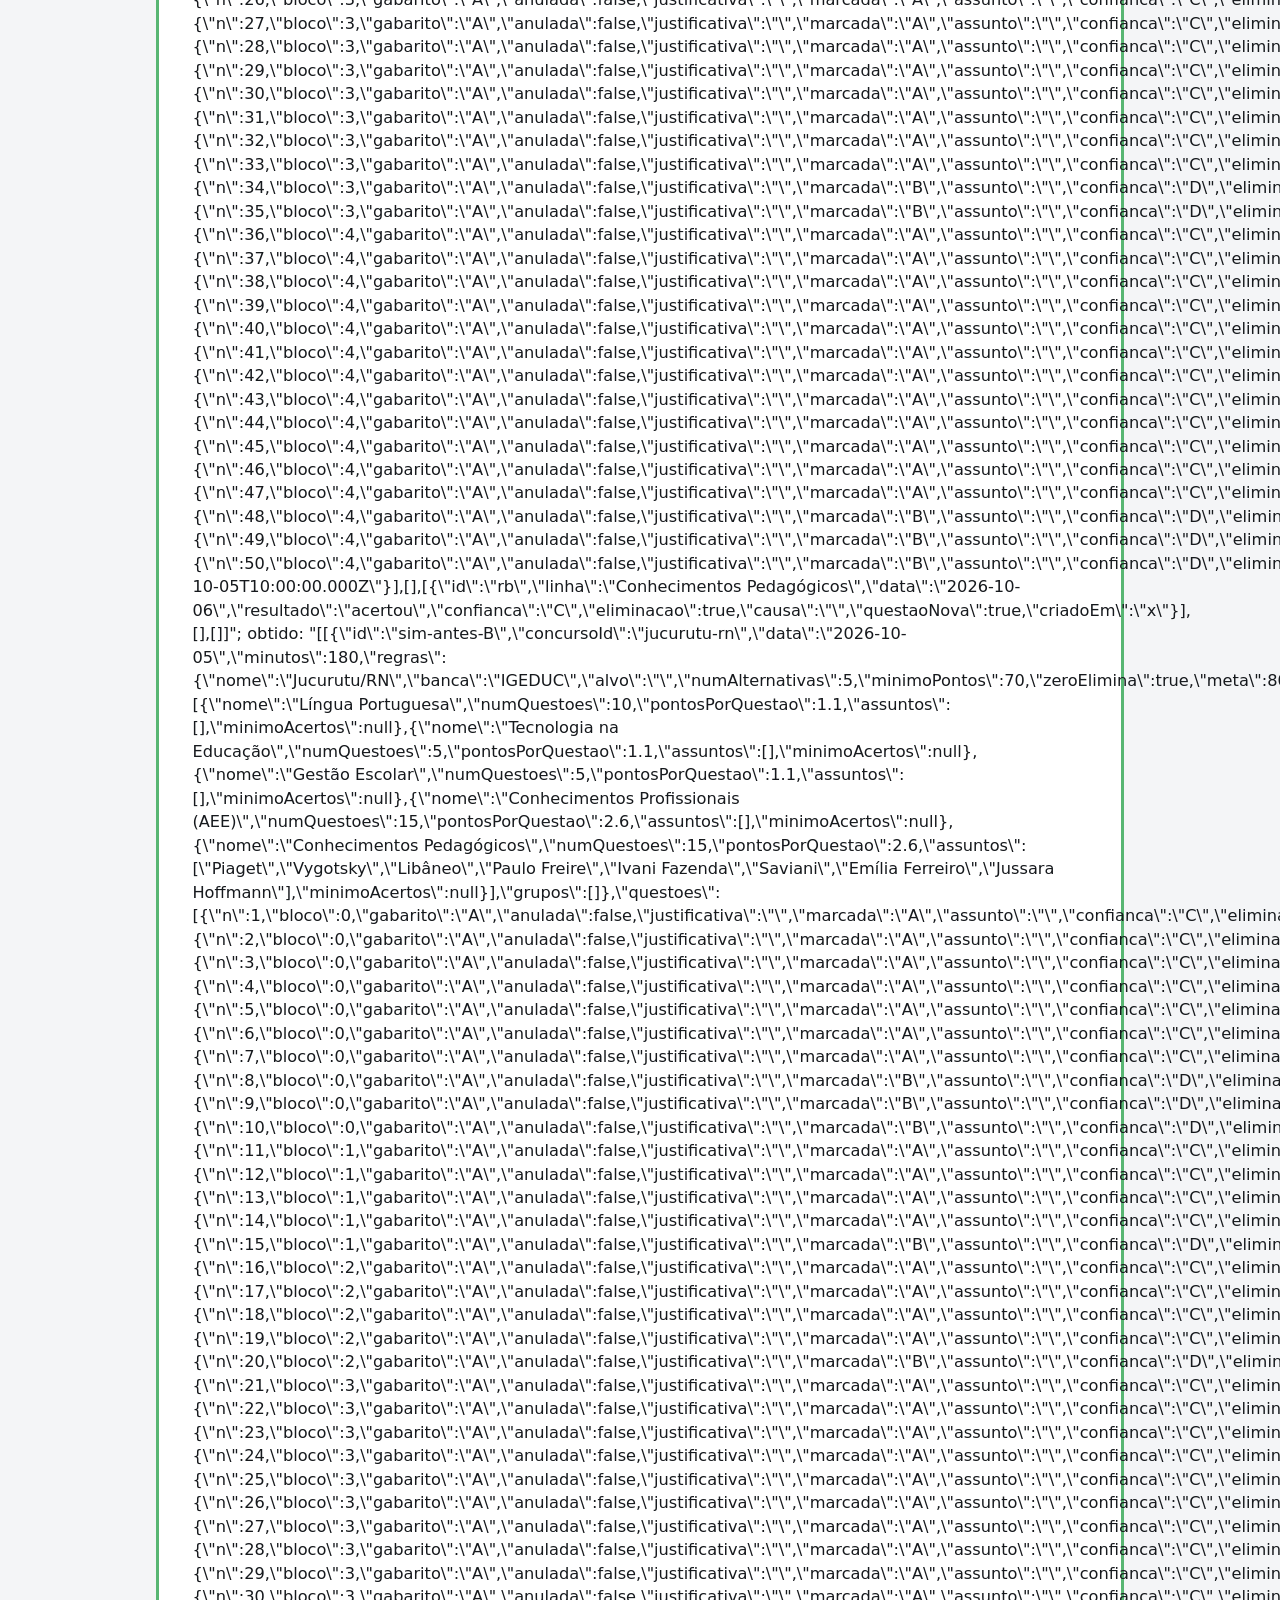
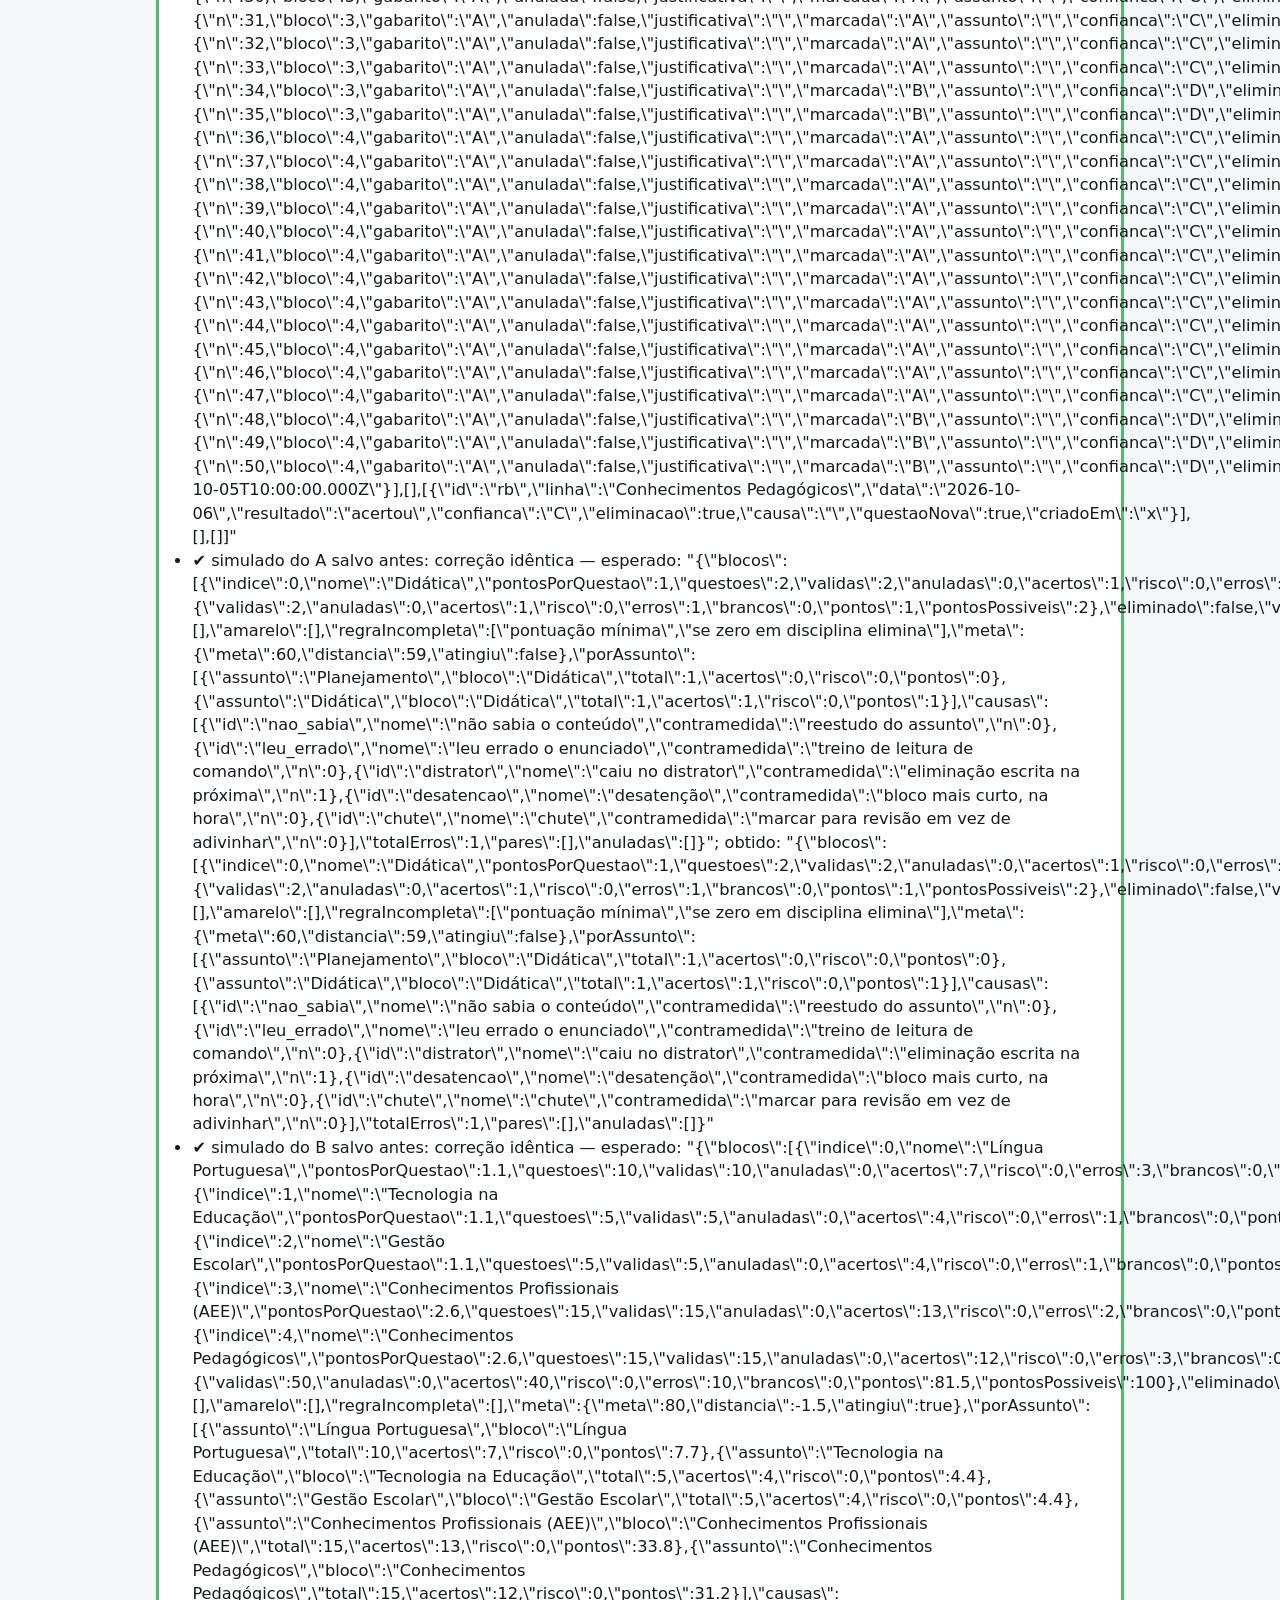
==== commit f2d2dcb9: "Configurações: botão "Carregar cadastro dos editais" - Em cada laboratório, carrega os concursos pré" ====
--- a/tests.html
+++ b/tests.html
@@ -560,6 +560,84 @@
       ok(N.mdSimulado(lab, s1).indexOf('ELIMINADO pelas regras cadastradas: Eliminado: Administração Pública 2/8, mínimo 3') >= 0, 'relatório do simulado (.md) traz o motivo');
     });
 
+    /* ---------- 16 ---------- */
+    teste(16, 'Carregar cadastro dos editais: totais e linhas corretos; nada já registrado muda', function (ok, igual) {
+      D.usarBackend(D.backendMemoria());
+      function linhas(c) { var t = 0; c.blocos.forEach(function (b) { t += b.assuntos.length; }); return t; }
+      function registros(lab) { return JSON.stringify([lab.simulados, lab.sessoes, lab.revisoes, lab.operacao, lab.entradasCaixas || null]); }
+      // Laboratório B: Jucurutu como veio, com um simulado já salvo
+      var B = D.labInicial('B');
+      B.simulados.push(simuladoJucurutu([7, 4, 4, 13, 12], '2026-10-05', 'sim-antes-B'));
+      B.revisoes.push({ id: 'rb', linha: 'Conhecimentos Pedagógicos', data: '2026-10-06', resultado: 'acertou', confianca: 'C', eliminacao: true, causa: '', questaoNova: true, criadoEm: 'x' });
+      D.salvarLab(B);
+      // Laboratório A: SEDUC/CE editado pelo usuário (bloco próprio e meta) e com simulado salvo
+      var A = D.labInicial('A');
+      var sed = A.concursos[0];
+      sed.numAlternativas = 4; sed.meta = 60;
+      sed.blocos = [{ nome: 'Didática', numQuestoes: 2, pontosPorQuestao: 1, assuntos: ['Planejamento'] }];
+      A.simulados.push({ id: 'sim-antes-A', concursoId: 'seduc-ce', data: '2026-10-05', minutos: 20, regras: N.regrasDoConcurso(sed), criadoEm: '2026-10-05T10:00:00Z',
+        questoes: [{ n: 1, bloco: 0, gabarito: 'A', anulada: false, justificativa: '', marcada: 'B', assunto: 'Planejamento', confianca: 'D', eliminacao: true, par: '', causa: 'distrator' },
+                   { n: 2, bloco: 0, gabarito: 'C', anulada: false, justificativa: '', marcada: 'C', assunto: '', confianca: 'C', eliminacao: true, par: '', causa: '' }] });
+      A.revisoes.push({ id: 'ra', itemId: 'sim-antes-A:q1', etapa: 'D0', ciclo: 1, data: '2026-10-05', resultado: 'acertou', questaoNova: false, confianca: 'C', eliminacao: true, causa: '', criadoEm: 'y' });
+      A.operacao.push({ id: 'op', data: '2026-10-05', minutos: 10, nota: '', criadoEm: 'z' });
+      D.salvarLab(A);
+      var antes = { A: registros(D.lab('A')), B: registros(D.lab('B')) };
+      var telaAntes = { A: App.htmlDaTela('#/A/simulado/sim-antes-A'), B: App.htmlDaTela('#/B/simulado/sim-antes-B') };
+      var corAntes = { A: JSON.stringify(N.corrigir(D.lab('A').simulados[0])), B: JSON.stringify(N.corrigir(D.lab('B').simulados[0])) };
+
+      // Plano: só o SEDUC/CE conta como editado (pede a segunda confirmação)
+      var planoA = D.planoEditais(D.lab('A')), planoB = D.planoEditais(D.lab('B'));
+      igual(planoA.map(function (p) { return p.nome + ':' + (p.editado ? 'editado' : 'original'); }).join(', '), 'SEDUC/CE:editado, Cruzeta/RN:original', 'A: SEDUC/CE editado pelo usuário, Cruzeta/RN como veio');
+      igual(planoB[0].editado, false, 'B: Jucurutu/RN como veio');
+      ok(planoA[0].mudancas.some(function (m) { return m.indexOf('Blocos: Didática (2 × 1) → Educação Brasileira (8 × 1, mínimo 3)') === 0; }), 'o que vai mudar no SEDUC/CE é mostrado antes (blocos)');
+      ok(!planoA[0].mudancas.some(function (m) { return m.indexOf('Meta') === 0; }), 'meta ("deixar em branco") não muda: fica a que o usuário digitou');
+      // Tela: o painel com as mudanças e a segunda confirmação
+      var div = document.createElement('div'); div.innerHTML = App.htmlDaTela('#/A/config');
+      ok(!!div.querySelector('[data-acao="edital-carregar"]') && div.textContent.indexOf('Carregar cadastro dos editais') >= 0, 'Configurações do A tem o botão');
+      ok(App.htmlDaTela('#/B/config').indexOf('data-acao="edital-carregar"') >= 0, 'Configurações do B tem o botão');
+      ok(App.htmlDaTela('#/B/config').indexOf('SEDUC') < 0 && App.htmlDaTela('#/A/config').indexOf('Jucurutu') < 0, 'cada tela de Configurações só fala dos concursos do próprio laboratório');
+
+      // Carregar
+      var labA = D.lab('A'); D.aplicarPlanoEditais(labA, planoA); D.salvarLab(labA);
+      var labB = D.lab('B'); D.aplicarPlanoEditais(labB, planoB); D.salvarLab(labB);
+      var juc = D.lab('B').concursos[0], seduc = D.lab('A').concursos[0], cruz = D.lab('A').concursos[1];
+      igual(N.totalPontos(juc.blocos), 100, 'Jucurutu soma 100 pontos');
+      igual(linhas(juc), 77, 'Jucurutu tem 77 linhas');
+      igual(juc.minimoPontos + ' / ' + juc.meta + ' / ' + juc.zeroElimina + ' / ' + N.totalQuestoes(juc.blocos), '70 / 80 / true / 50', 'Jucurutu mantém o que já existia (mínimo 70, meta 80, zero elimina, 50 questões)');
+      igual(N.totalQuestoes(seduc.blocos), 80, 'SEDUC/CE tem 80 questões');
+      igual(N.totalPontos(seduc.blocos), 80, 'SEDUC/CE tem 80 pontos');
+      igual(N.totalQuestoes(cruz.blocos), 50, 'Cruzeta/RN tem 50 questões');
+      igual(N.totalPontos(cruz.blocos), 100, 'Cruzeta/RN tem 100 pontos');
+      igual([seduc.banca, seduc.dataProva, seduc.numAlternativas, seduc.minimoPontos, seduc.zeroElimina, seduc.alvo].join(' | '), 'CEV/UECE | 2026-11-22 | 4 | 40 | false | CE', 'SEDUC/CE: banca, prova, alternativas, mínimo, zero elimina, alvo');
+      igual(seduc.blocos.map(function (b) { return b.minimoAcertos; }).join('/'), '3/3/3/2/', 'SEDUC/CE: mínimos por bloco 3/3/3/2 e Específicos sem mínimo próprio');
+      igual(JSON.stringify(seduc.grupos), JSON.stringify([{ nome: 'P1', blocos: [0, 1, 2, 3], minimoAcertos: 12 }, { nome: 'P2', blocos: [4], minimoAcertos: 20 }]), 'SEDUC/CE: grupos P1 (mínimo 12) e P2 (mínimo 20)');
+      igual(seduc.blocos.slice(0, 4).map(function (b) { return b.assuntos.length; }).join('/') + ' + ' + seduc.blocos[4].assuntos.length, '0/0/0/0 + 13', 'SEDUC/CE: linhas em branco nos quatro primeiros blocos; 13 nos Específicos');
+      igual(seduc.meta, 60, 'SEDUC/CE: meta ("deixar em branco") ficou com o valor que o usuário já tinha');
+      igual([cruz.banca, cruz.dataProva, cruz.numAlternativas, cruz.zeroElimina, cruz.alvo, cruz.minimoPontos, cruz.meta].join(' | '), 'IDIB | 2026-11-29 | 5 | true | CRUZETA |  | ', 'Cruzeta/RN: banca, prova, alternativas, zero elimina, alvo; mínimo total e meta em branco');
+      igual(cruz.blocos.map(function (b) { return b.assuntos.length; }).join('/'), '12/0/0/0', 'Cruzeta/RN: 12 linhas em Específicos; demais em branco');
+
+      // Nada já registrado mudou
+      igual(registros(D.lab('A')), antes.A, 'A: simulados, sessões, revisões e minutos idênticos');
+      igual(registros(D.lab('B')), antes.B, 'B: simulados, sessões, revisões e caixas idênticos');
+      igual(JSON.stringify(N.corrigir(D.lab('A').simulados[0])), corAntes.A, 'simulado do A salvo antes: correção idêntica');
+      igual(JSON.stringify(N.corrigir(D.lab('B').simulados[0])), corAntes.B, 'simulado do B salvo antes: correção idêntica');
+      ok(App.htmlDaTela('#/A/simulado/sim-antes-A') === telaAntes.A && App.htmlDaTela('#/B/simulado/sim-antes-B') === telaAntes.B, 'telas dos simulados salvos antes: idênticas');
+
+      // Carregar de novo não muda nada; linha própria do usuário é mantida
+      ok(D.planoEditais(D.lab('A')).concat(D.planoEditais(D.lab('B'))).every(function (p) { return p.mudancas.length === 0; }), 'carregar de novo: nada muda');
+      var B2 = D.labInicial('B'); B2.concursos[0].blocos[4].assuntos.push('Minha linha');
+      D.aplicarPlanoEditais(B2, D.planoEditais(B2));
+      igual(linhas(B2.concursos[0]) + ' · ' + B2.concursos[0].blocos[4].assuntos.slice(-1)[0], '78 · Minha linha', 'Jucurutu: linha que o usuário tinha criado continua lá');
+
+      // Mínimo total e meta em branco: lança, com aviso amarelo "campo não preenchido"
+      igual(N.bloqueiosLancamento(cruz).length, 0, 'Cruzeta/RN pode lançar simulado com mínimo total e meta em branco');
+      var lab = D.lab('A'); lab.rascunho = App.novoRascunho(cruz); D.salvarLab(lab);
+      var lanc = document.createElement('div'); lanc.innerHTML = App.htmlDaTela('#/A/lancar');
+      var am = [].map.call(lanc.querySelectorAll('.alerta.amarelo li'), function (li) { return li.textContent; });
+      igual(am.join(' | '), 'campo não preenchido: pontuação mínima total — tratada como sem mínimo total | campo não preenchido: meta — sem meta', 'aviso amarelo "campo não preenchido" no lançamento');
+      ok(lanc.textContent.indexOf('Lançamento bloqueado') < 0 && !!lanc.querySelector('[data-acao="rasc-salvar"]'), 'o lançamento não fica bloqueado');
+    });
+
     /* ---------- extras ---------- */
     teste('extra', 'Colar gabarito e marcações como sequência de letras', function (ok, igual) {
       var g = N.lerSequencia('ab cde*\nX', 5, 'gabarito');
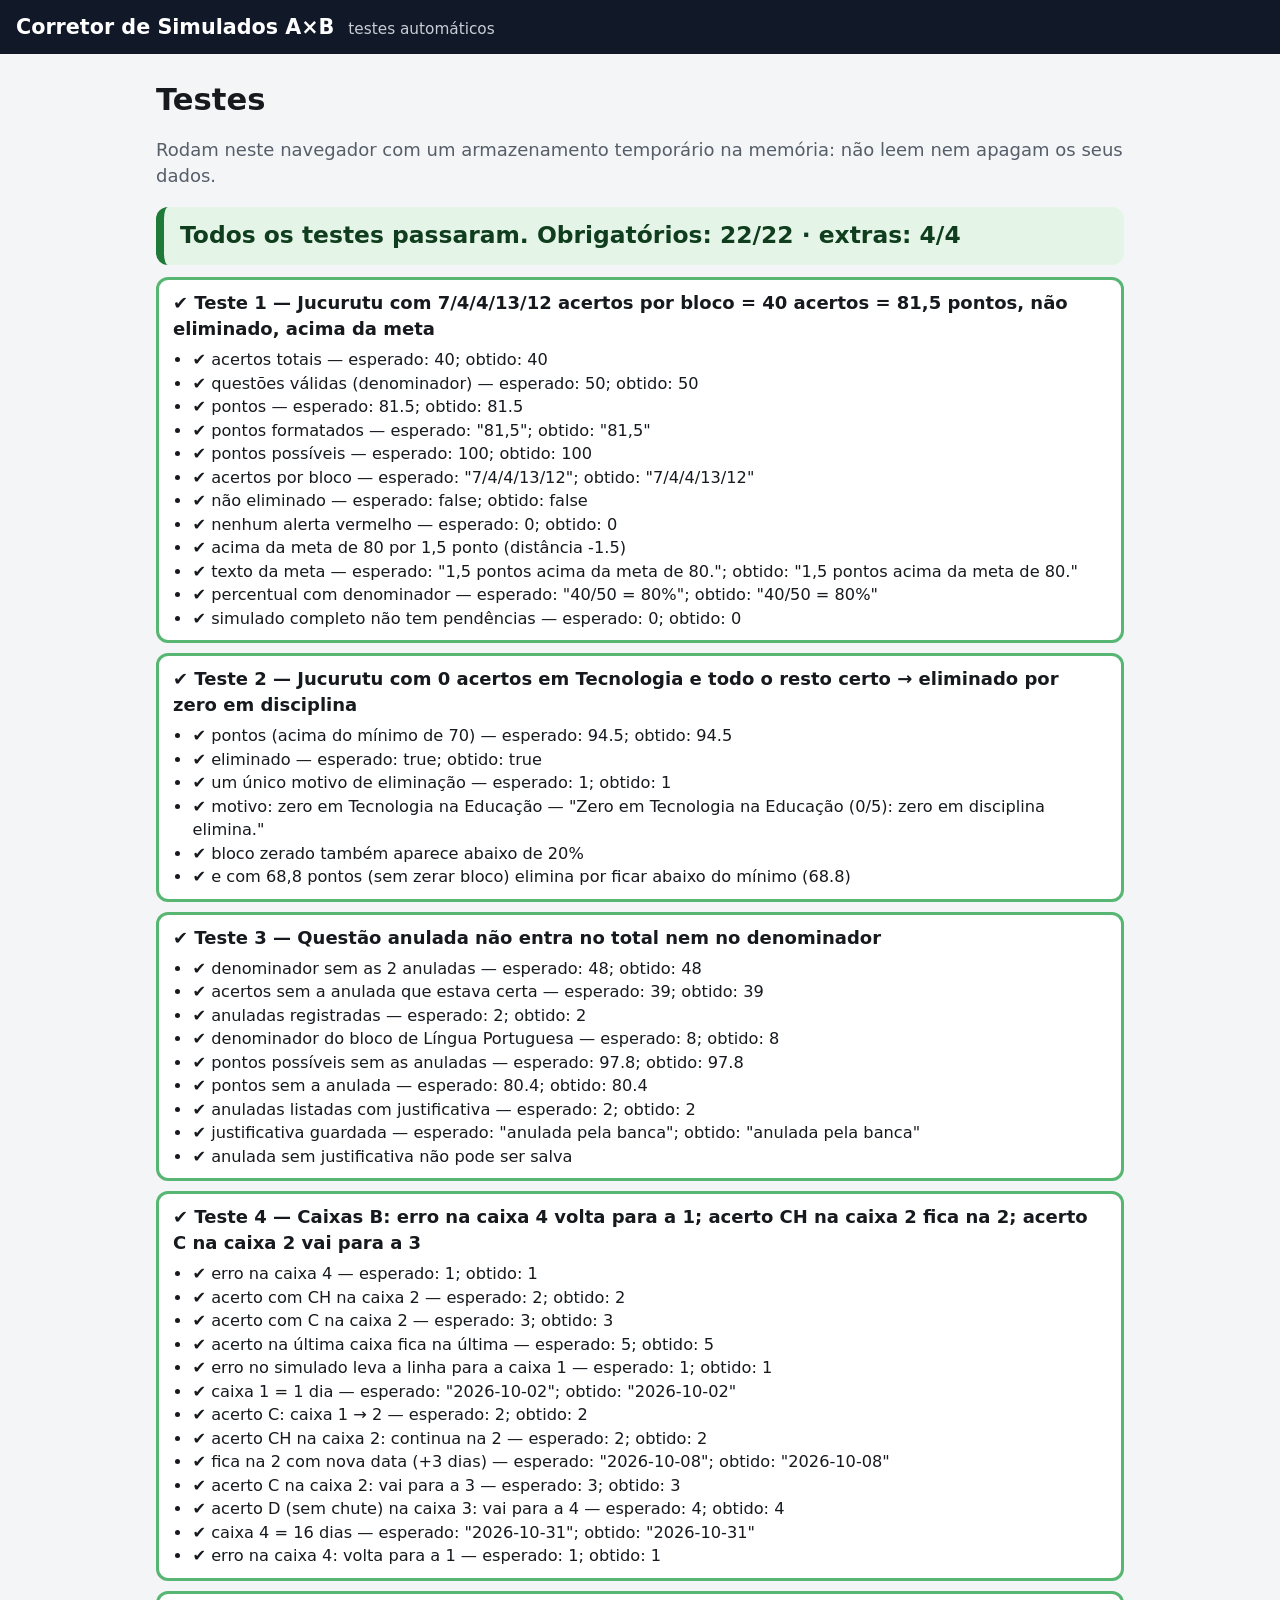
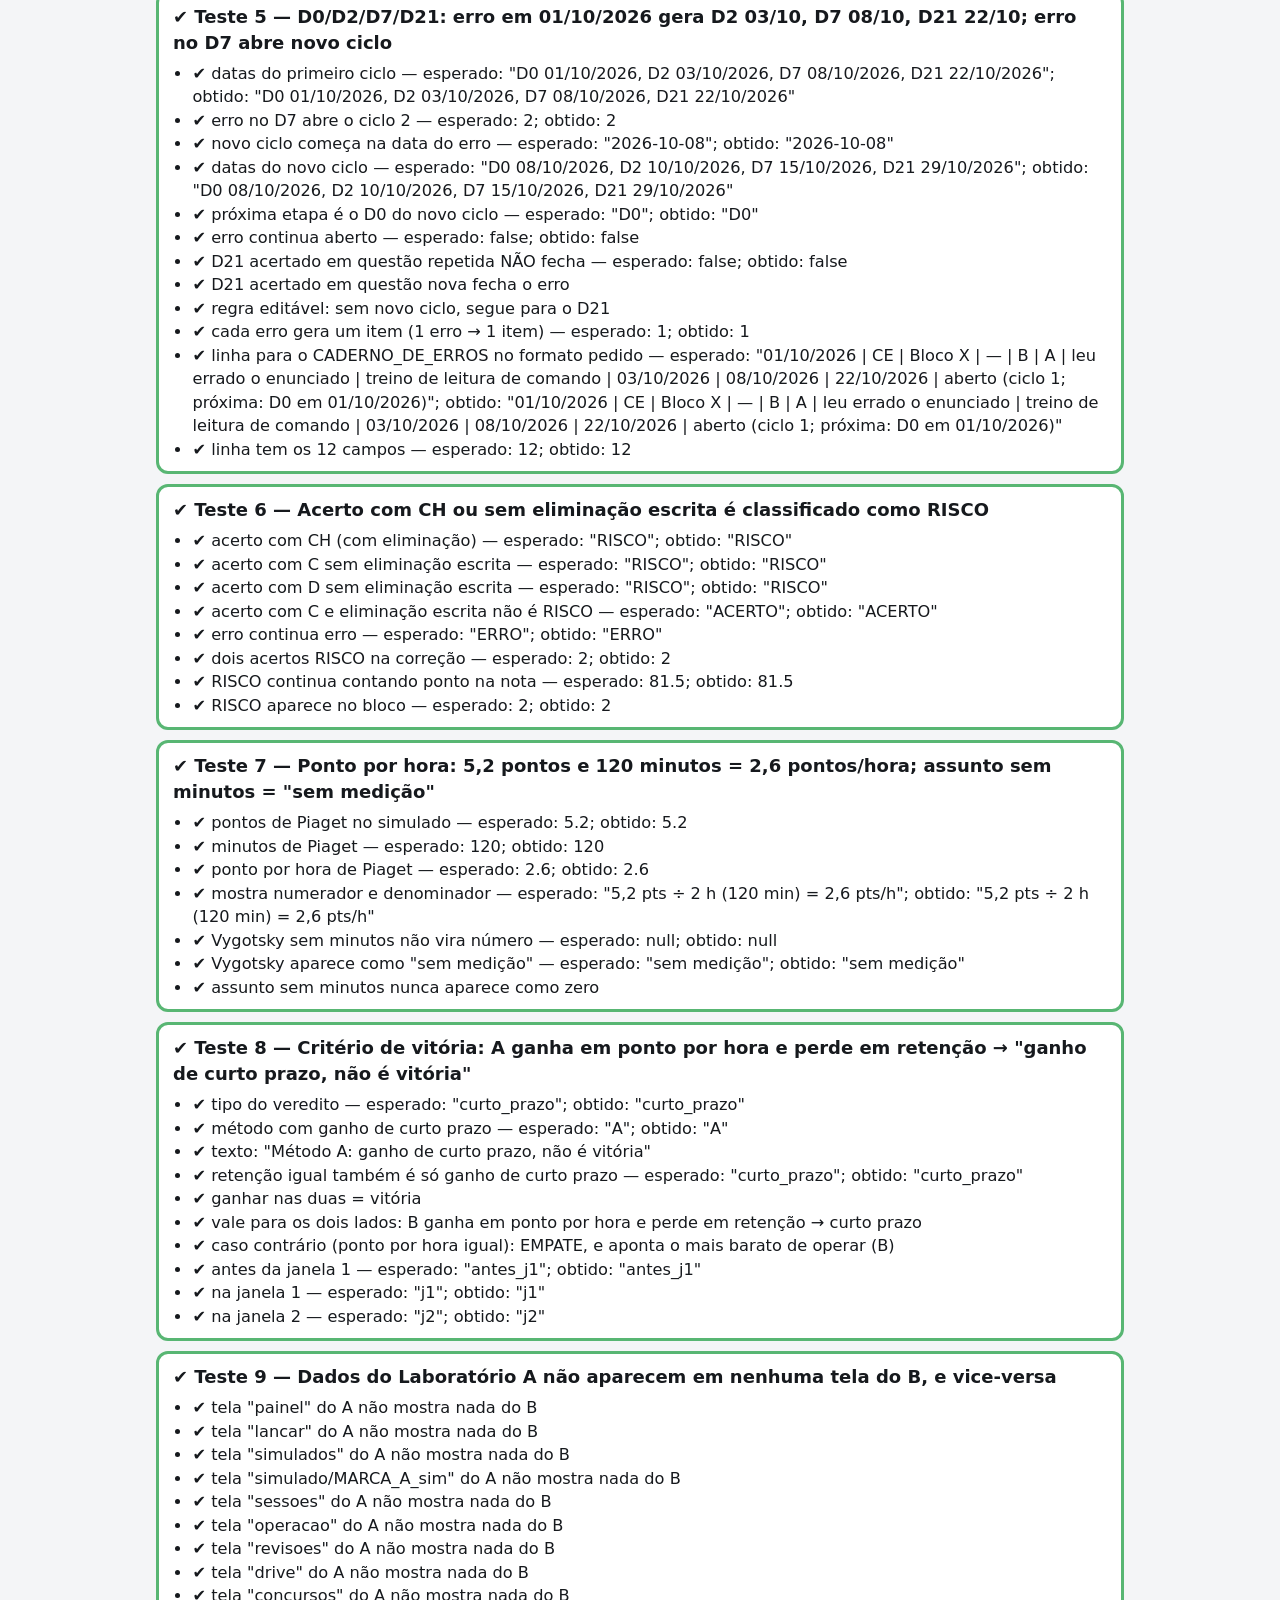
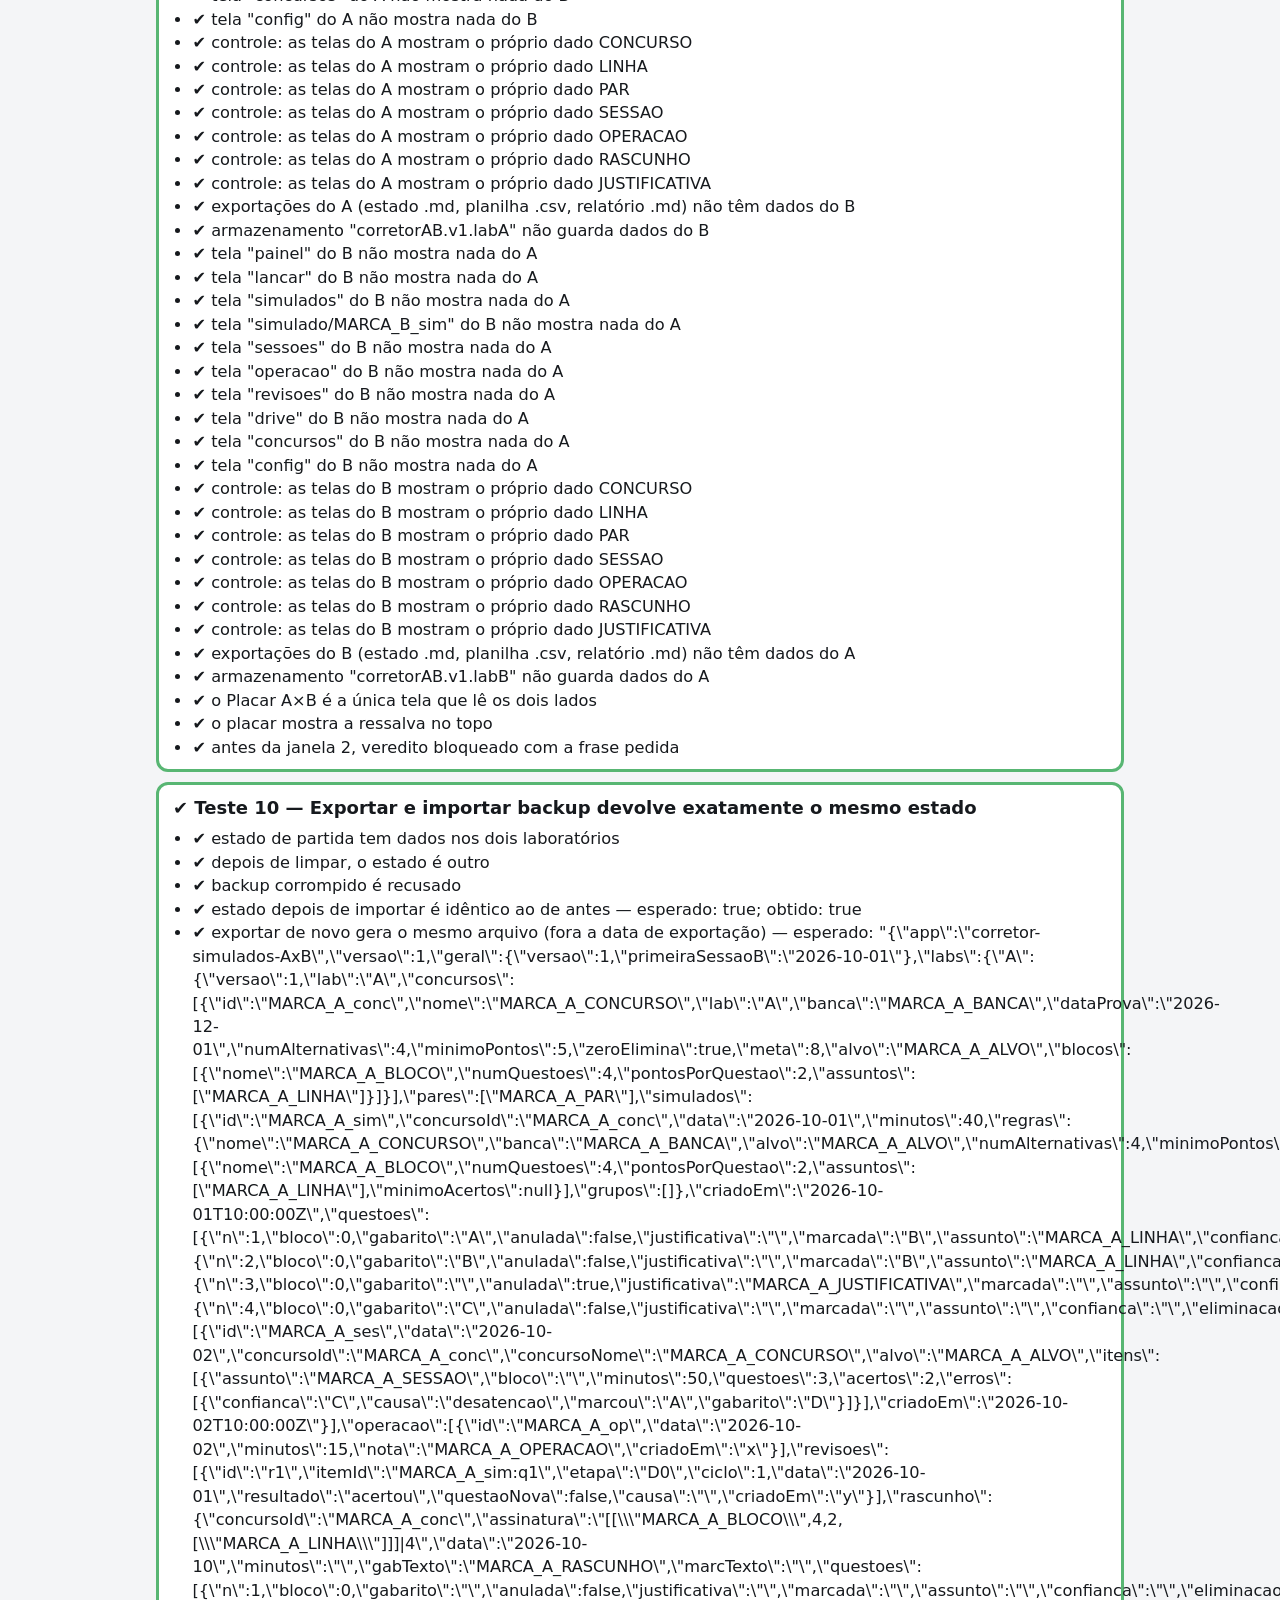
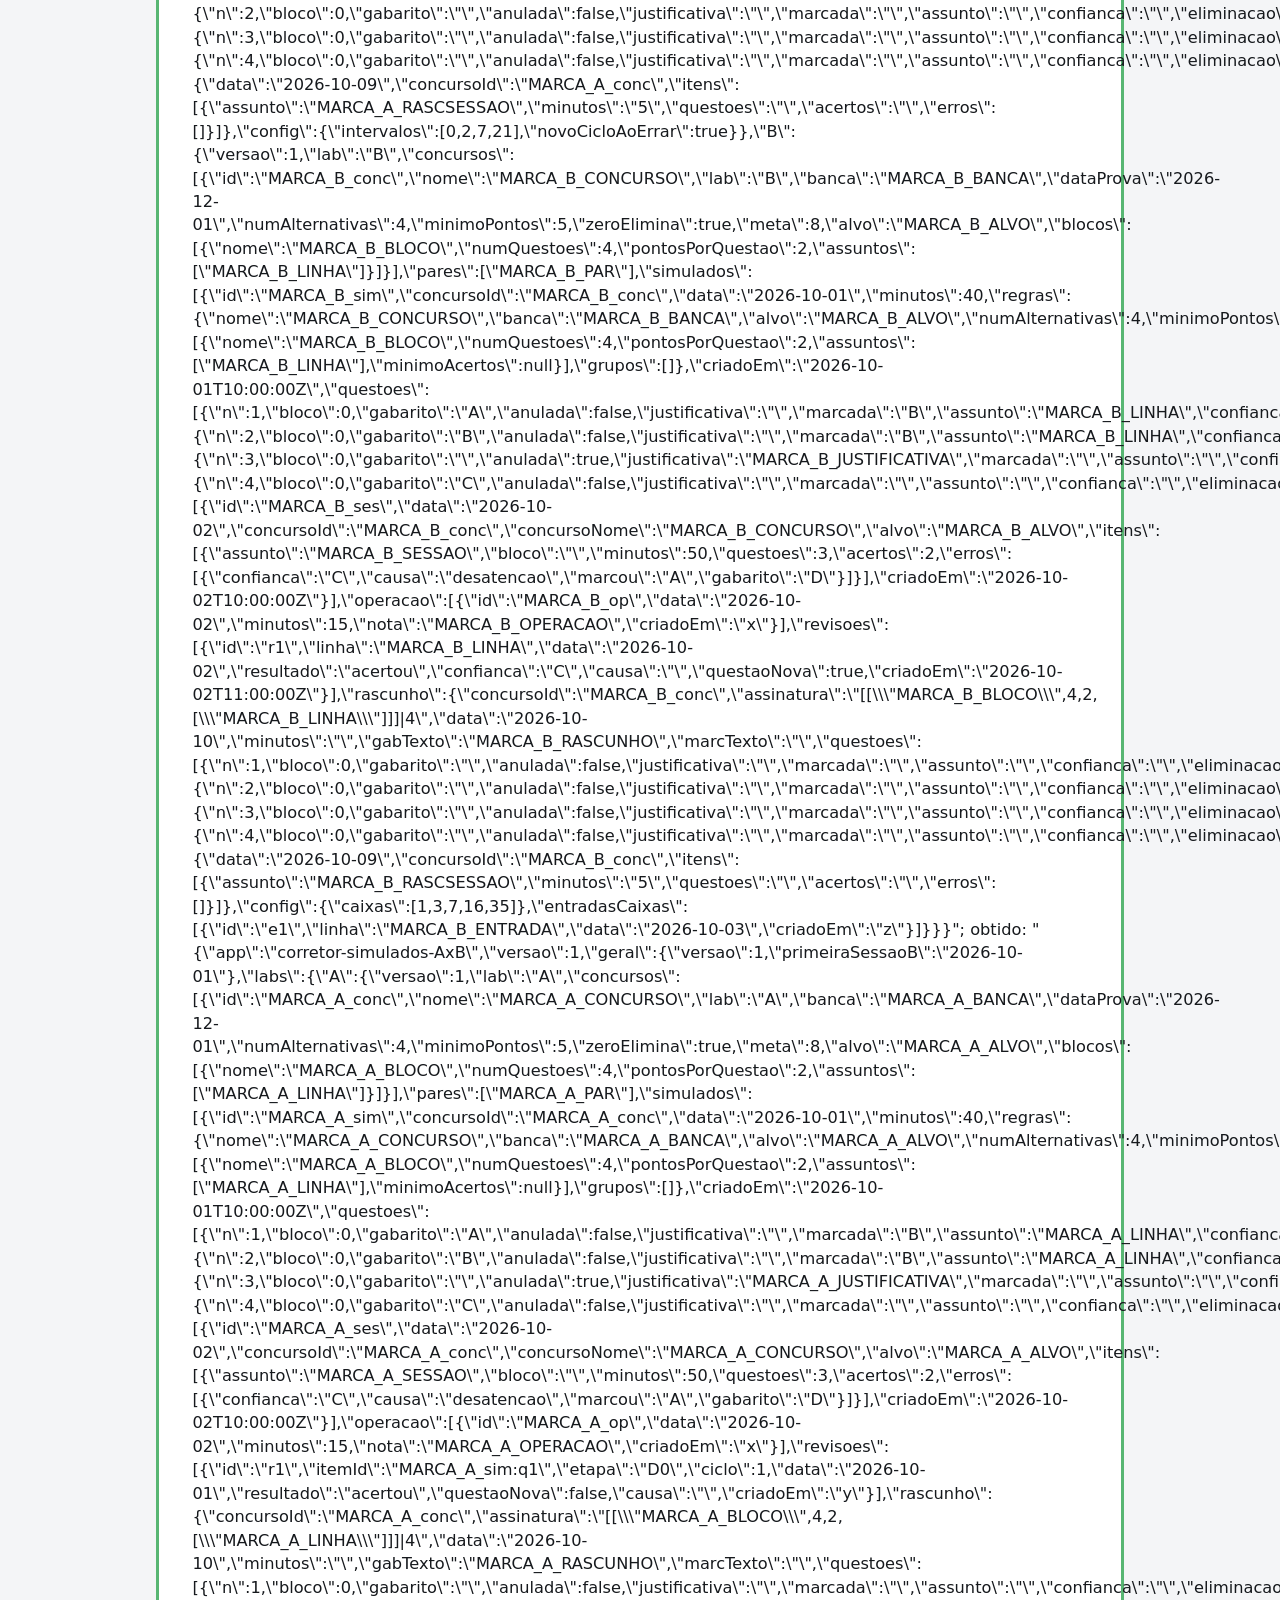
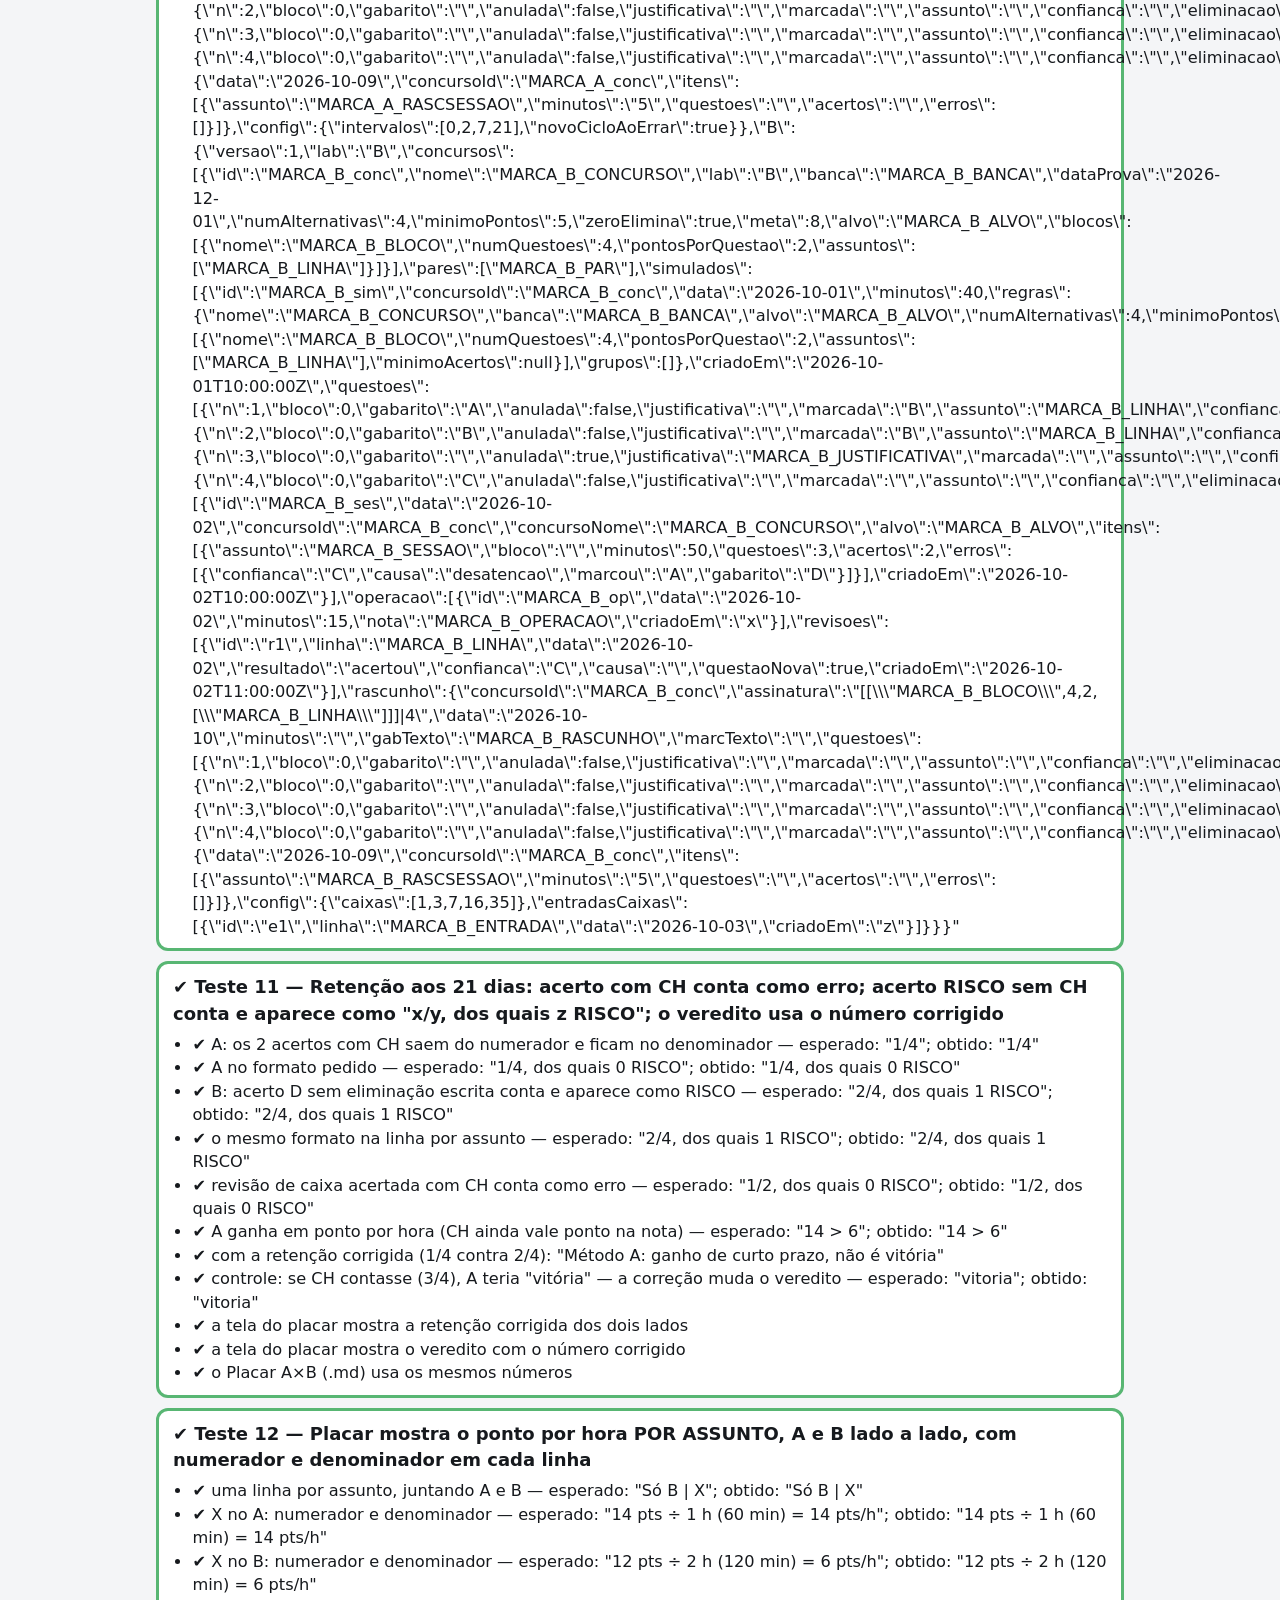
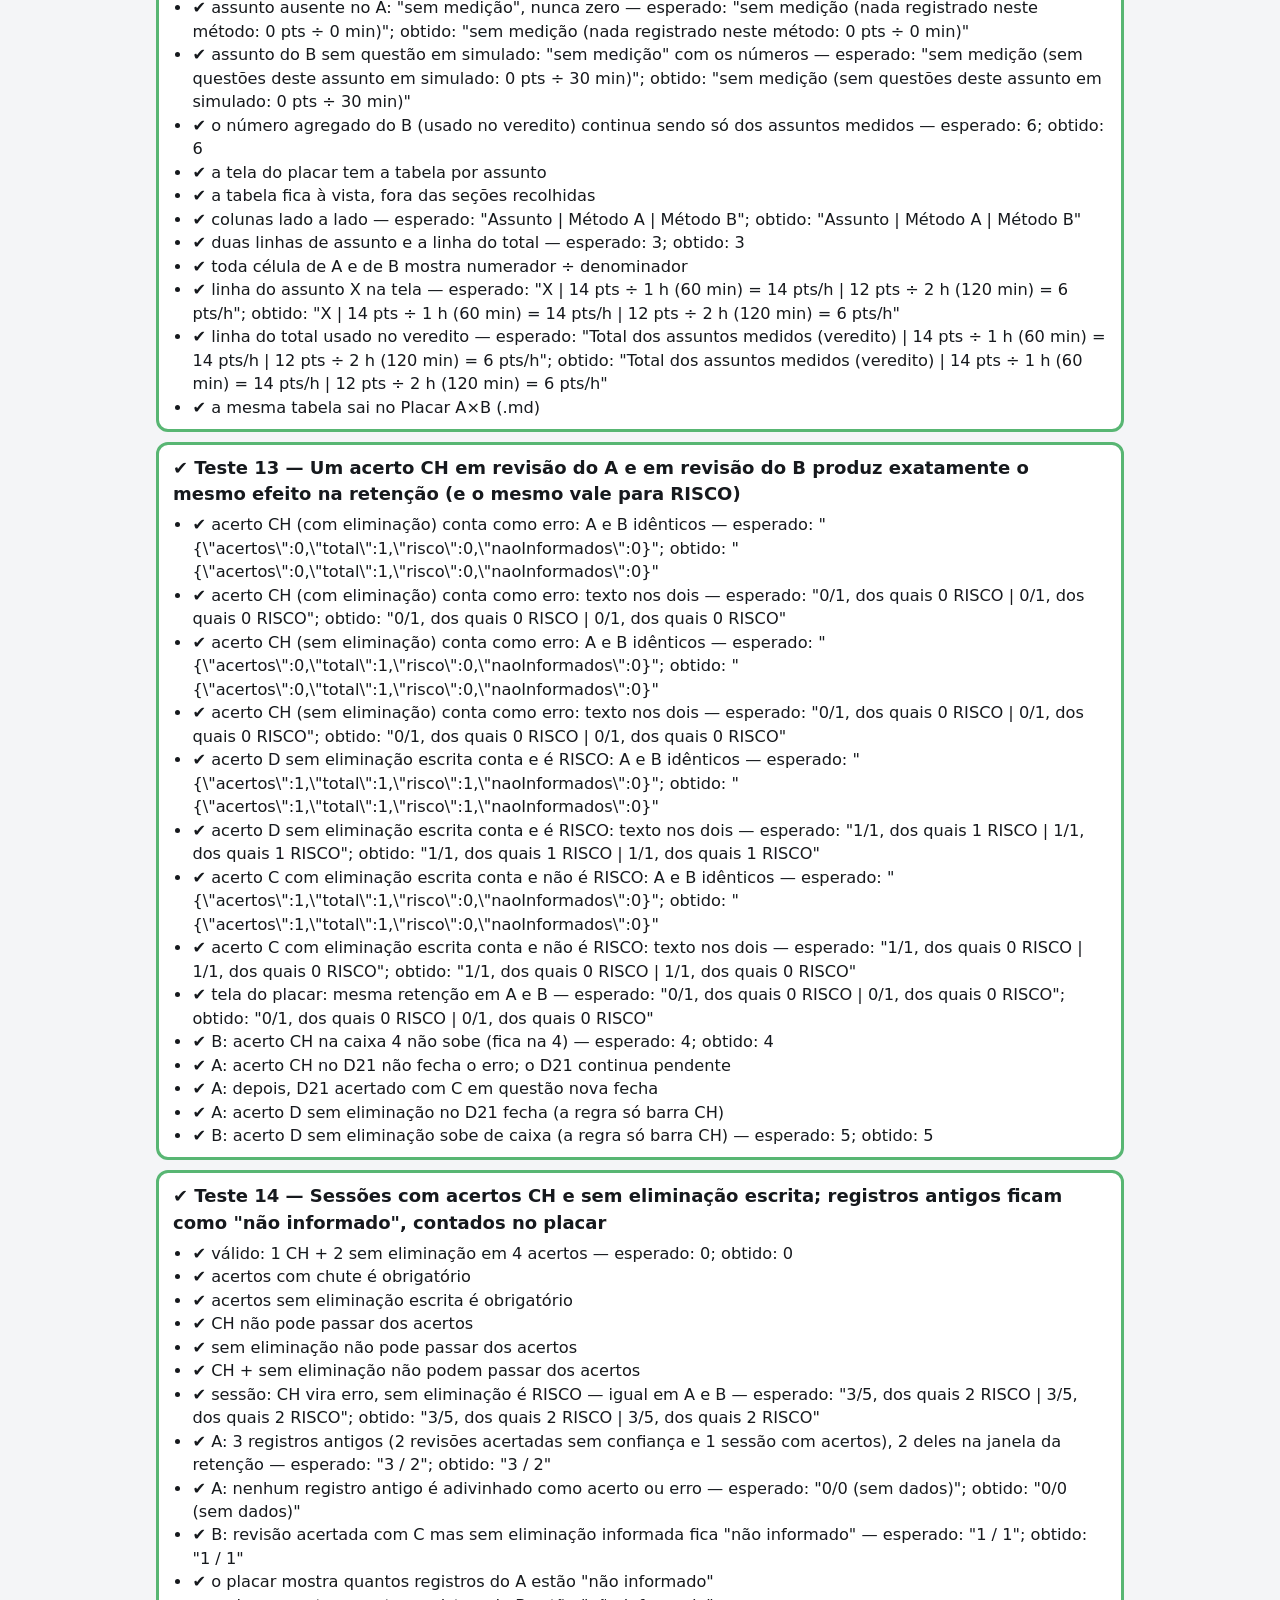
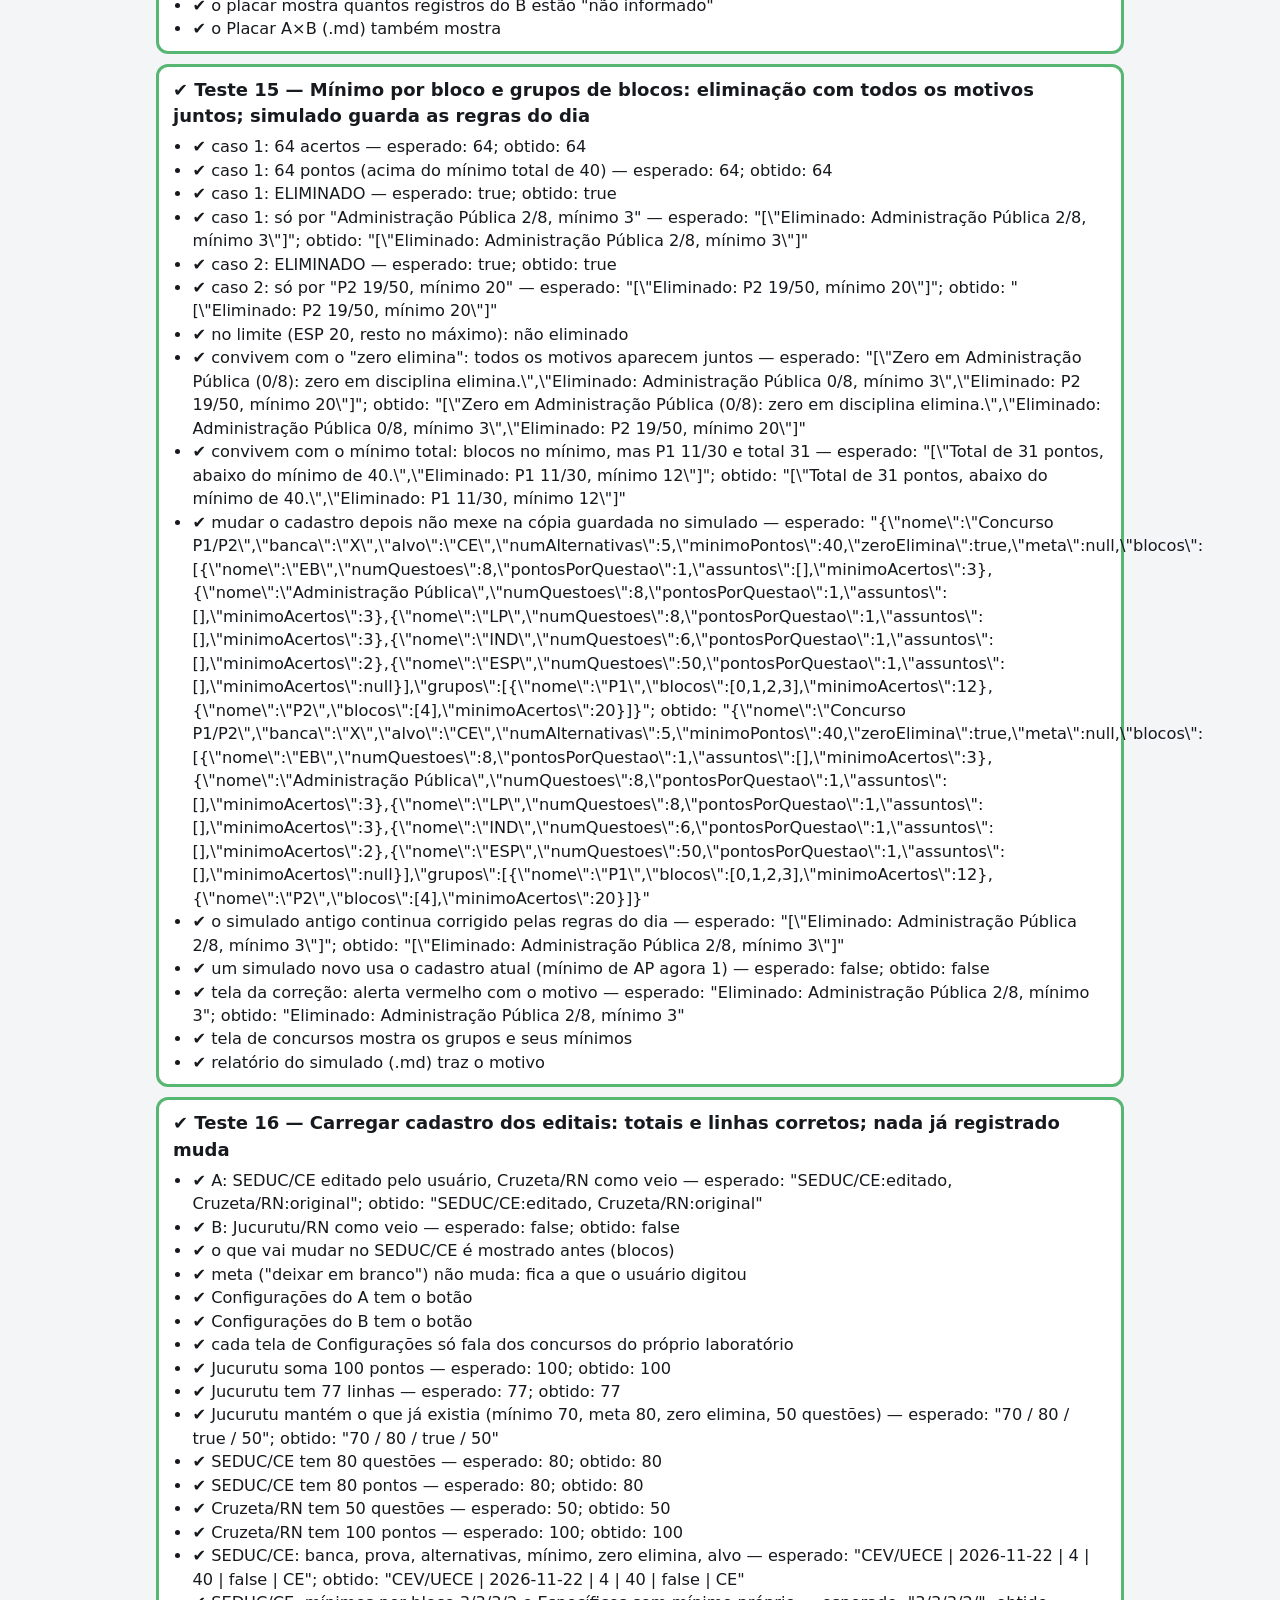
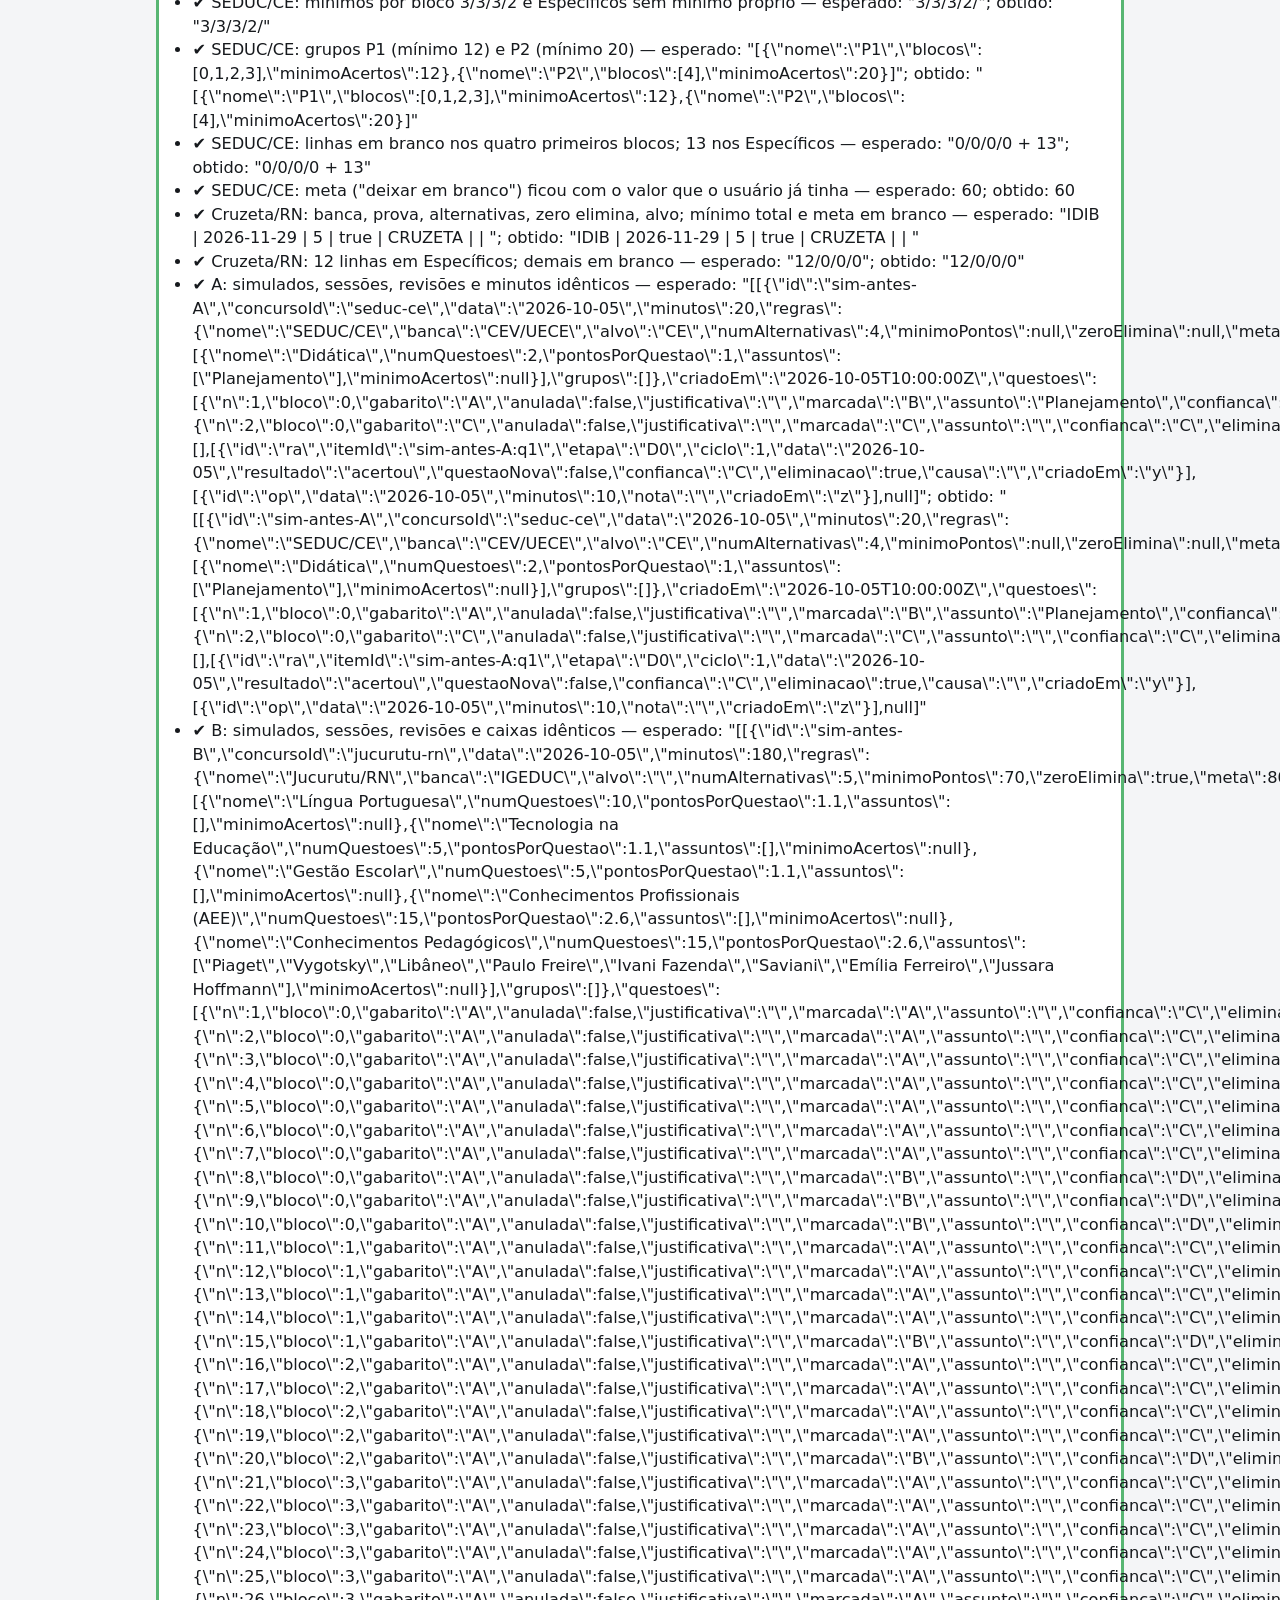
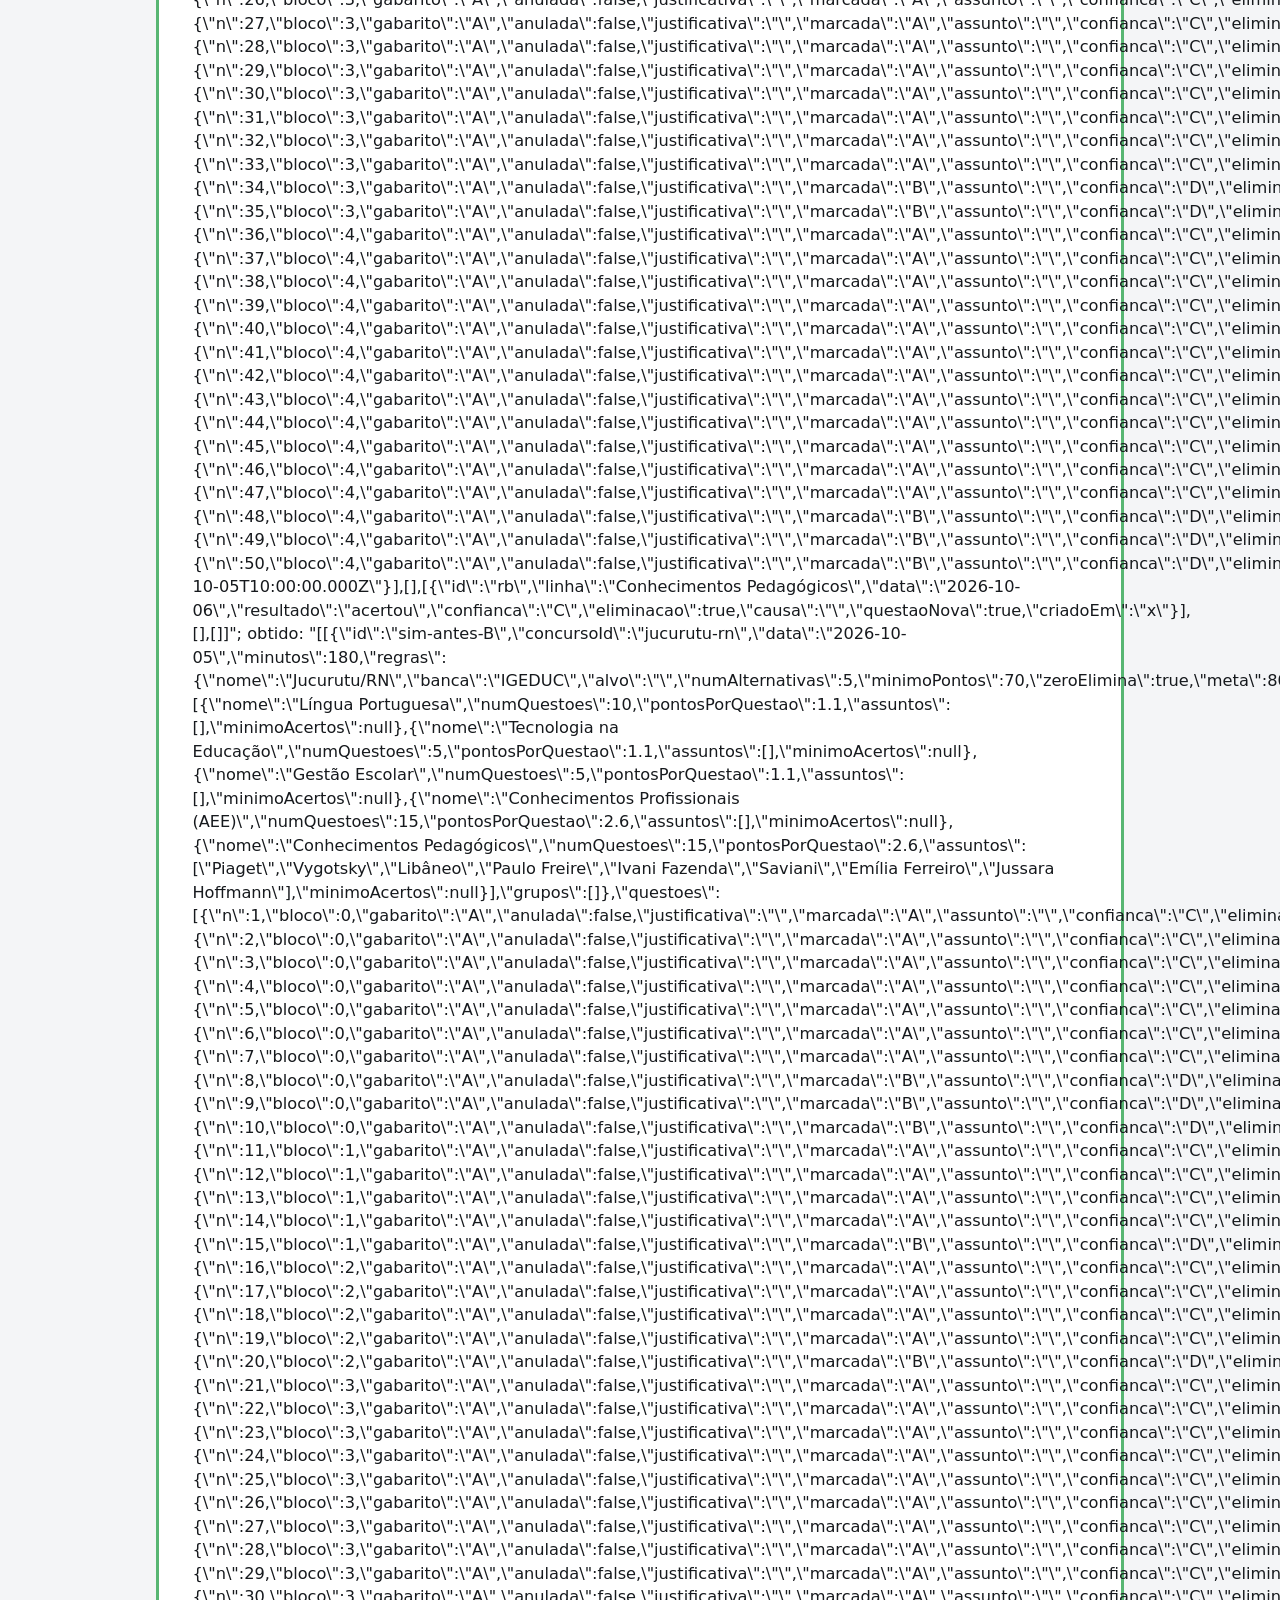
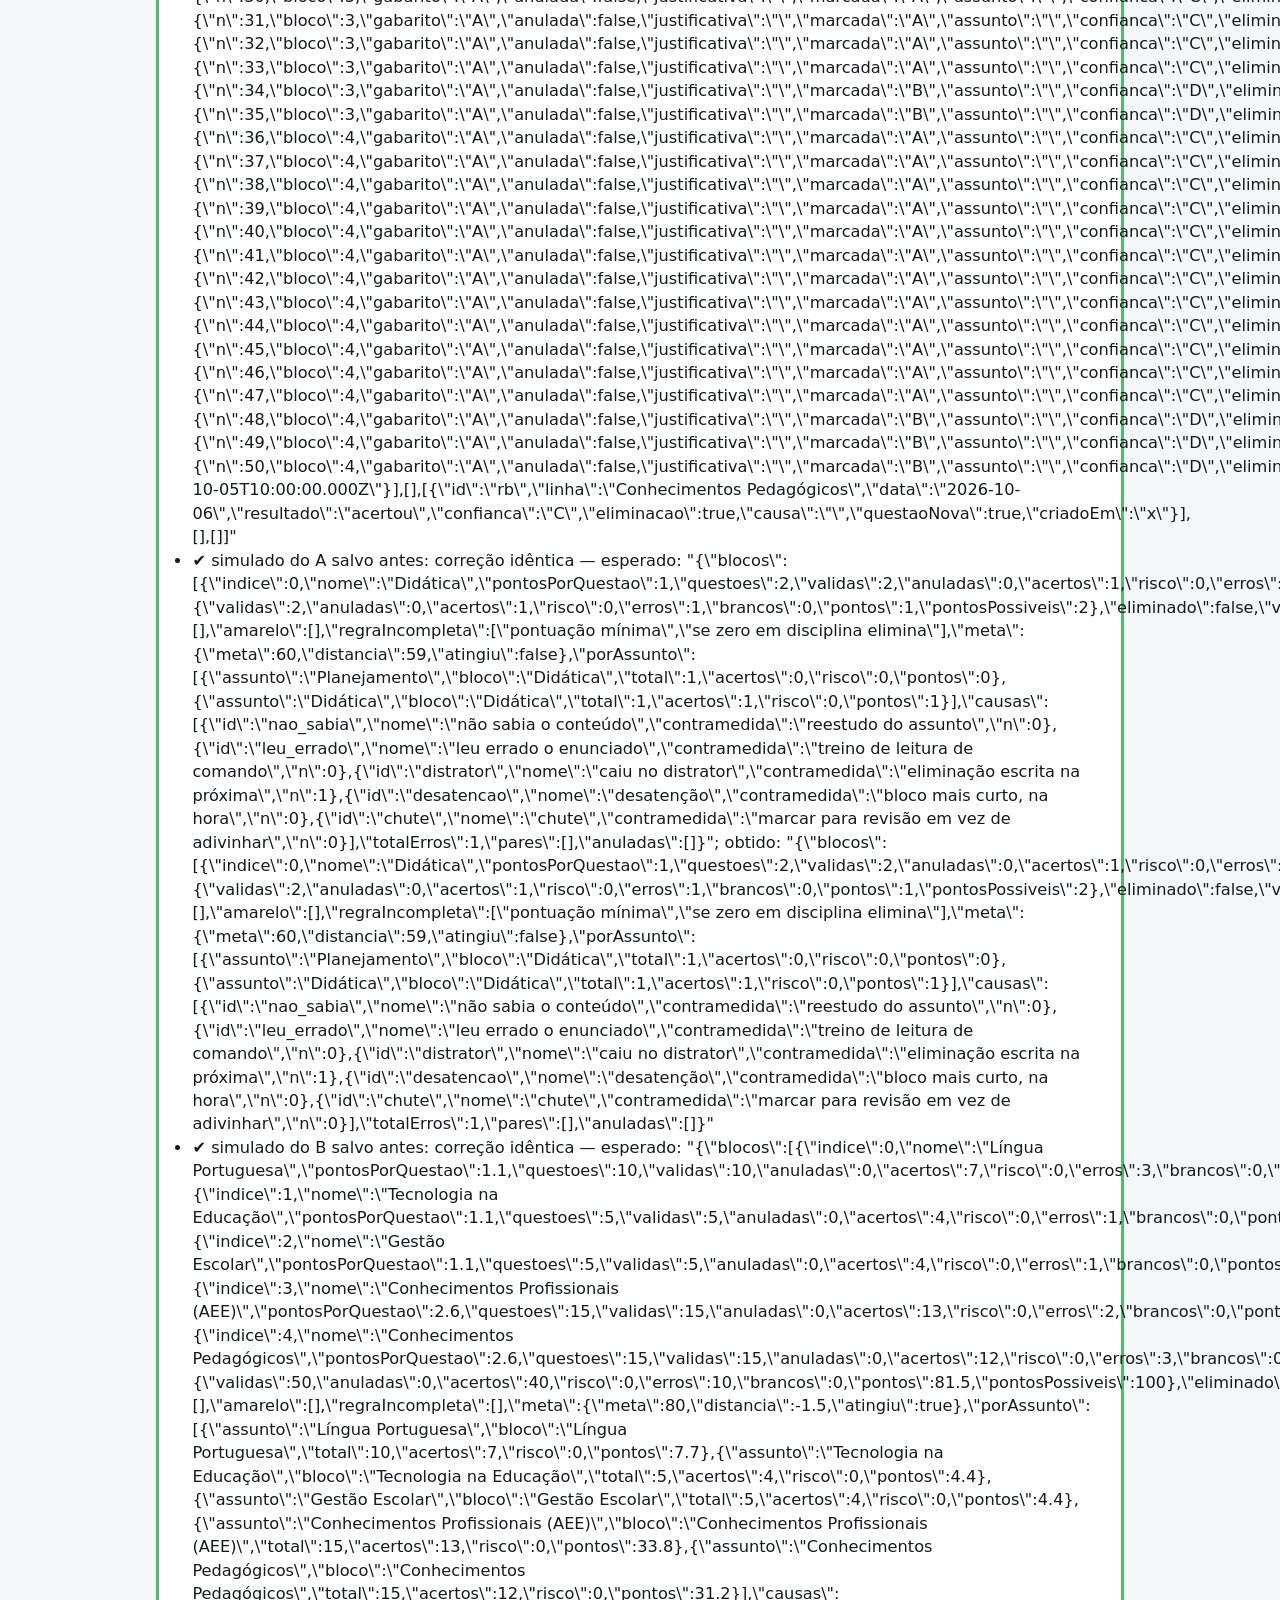
==== commit 2534fbc4: "Lançar simulado: opção "Colar bloco do mentor" - Bloco com uma linha por questão: n | marcada | gaba" ====
--- a/tests.html
+++ b/tests.html
@@ -638,6 +638,140 @@
       ok(lanc.textContent.indexOf('Lançamento bloqueado') < 0 && !!lanc.querySelector('[data-acao="rasc-salvar"]'), 'o lançamento não fica bloqueado');
     });
 
+    /* ---------- auxiliares do bloco do mentor (testes 17 a 22) ---------- */
+    var PED = ['Piaget', 'Vygotsky', 'Libâneo', 'Paulo Freire', 'Ivani Fazenda', 'Saviani', 'Emília Ferreiro', 'Jussara Hoffmann'];
+    /** 50 respostas variadas de Jucurutu: acertos, erros, brancos com causa, uma anulada, CH, sem eliminação, linhas e pares. */
+    function respostasJucurutu() {
+      var rows = [];
+      for (var n = 1; n <= 50; n++) {
+        var r = { n: n, m: 'A', g: 'A', linha: '', conf: 'C', elim: 'S', causa: '', par: '' };
+        if (n % 7 === 3) { r.m = 'B'; r.conf = 'D'; r.causa = 'caiu no distrator'; }
+        if (n % 11 === 5) { r.m = ''; r.conf = ''; r.elim = ''; r.causa = 'não sabia o conteúdo'; }
+        if (n === 20) { r.m = ''; r.g = '*'; r.conf = ''; r.elim = ''; r.causa = 'anulada pela banca no gabarito definitivo'; }
+        if (n % 9 === 0 && r.m === r.g) r.conf = 'CH';
+        if (n % 8 === 1 && r.m === r.g) r.elim = 'N';
+        if (n === 12 || n === 26) { r.m = 'C'; r.conf = 'D'; r.causa = n === 12 ? 'leu errado o enunciado' : 'desatenção'; }
+        if (n >= 36) r.linha = PED[(n - 36) % 8];
+        if (n === 36 || n === 44) r.par = 'Piaget × Vygotsky';
+        if (n === 40) r.par = 'Libâneo × Saviani';
+        if (n === 47) { r.m = 'E'; r.conf = 'CH'; r.causa = 'chute'; }
+        rows.push(r);
+      }
+      return rows;
+    }
+    /** Texto do bloco. variar = grafias diferentes (maiúsculas, sem acento, "x" no par) e linhas em branco. */
+    function textoBloco(rows, variar) {
+      var t = variar ? N.CABECALHO_MENTOR + '\n\n' : '';
+      rows.forEach(function (r, i) {
+        var linha = r.linha, par = r.par, causa = r.causa;
+        if (variar && linha && i % 2 === 0) linha = '  ' + linha.normalize('NFD').replace(/[̀-ͯ]/g, '').toUpperCase() + '  ';
+        if (variar && par) par = i % 2 ? par.replace('×', 'x') : par.toLowerCase().replace('×', 'X');
+        if (variar && causa && i % 3 === 0) causa = causa.charAt(0).toUpperCase() + causa.slice(1);
+        t += [r.n, r.m, r.g, linha, r.conf, r.elim, causa, par].join(' | ') + '\n' + (variar && i % 10 === 9 ? '\n' : '');
+      });
+      return t;
+    }
+    /** O mesmo preenchimento feito à mão no formulário (sem passar pelo bloco). */
+    function preencherManual(questoes, rows) {
+      rows.forEach(function (r, i) {
+        var q = questoes[i];
+        if (r.g === '*') { q.anulada = true; q.gabarito = ''; q.justificativa = r.causa; return; }
+        q.gabarito = r.g; q.marcada = r.m; q.assunto = r.linha; q.par = r.par;
+        if (r.m) { q.confianca = r.conf; q.eliminacao = r.elim === 'S'; }
+        if (r.m !== r.g) N.CAUSAS.forEach(function (c) { if (c.nome === r.causa) q.causa = c.id; });
+      });
+      return questoes;
+    }
+    function simDe(conc, questoes, id) {
+      return { id: id, concursoId: conc.id, data: '2026-10-05', minutos: 180, regras: N.regrasDoConcurso(conc), questoes: N.questoesParaSalvar(questoes), criadoEm: '2026-10-05T10:00:00Z' };
+    }
+
+    /* ---------- 17 ---------- */
+    teste(17, 'Bloco do mentor: bloco completo de Jucurutu (50 linhas) preenche tudo e, salvo, dá a mesma correção do lançamento manual', function (ok, igual) {
+      var lab = D.labInicial('B'), conc = lab.concursos[0], R = N.regrasDoConcurso(conc), rows = respostasJucurutu();
+      var lt = N.lerBlocoMentor(textoBloco(rows, true), R, lab.pares);
+      igual(lt.ok, true, 'bloco aceito (com cabeçalho, linhas em branco, "x" no par e grafias diferentes)');
+      igual(lt.avisos.length, 0, 'nenhum aviso');
+      igual(JSON.stringify(lt.resumo), JSON.stringify({ lidas: 50, acertos: 35, erros: 9, brancos: 5, anuladas: 1 }), 'resumo: 50 lidas, 35 acertos, 9 erros (Q3, 10, 12, 17, 24, 26, 31, 45, 47), 5 em branco (Q5, 16, 27, 38, 49), 1 anulada (Q20)');
+      var viaBloco = App.novoRascunho(conc).questoes;
+      lt.questoes.forEach(function (q, i) { viaBloco[i] = q; });
+      igual(N.pendenciasSimulado({ data: '2026-10-05', minutos: 180, questoes: viaBloco }, R).length, 0, 'preenche tudo: o formulário fica sem pendências');
+      var manual = preencherManual(App.novoRascunho(conc).questoes, rows);
+      var sBloco = simDe(conc, viaBloco, 's'), sManual = simDe(conc, manual, 's');
+      igual(JSON.stringify(sBloco.questoes), JSON.stringify(sManual.questoes), 'questões salvas idênticas às do lançamento manual');
+      igual(JSON.stringify(N.corrigir(sBloco)), JSON.stringify(N.corrigir(sManual)), 'correção idêntica à do lançamento manual');
+      var c = N.corrigir(sBloco);
+      ok(c.total.acertos === 35 && c.total.validas === 49 && c.total.anuladas === 1, 'correção: 35/49 acertos, 1 anulada fora da conta');
+      igual(c.pares.map(function (p) { return p.par + ' ' + p.acertos + '/' + p.total; }).join('; '), 'Piaget × Vygotsky 2/2; Libâneo × Saviani 1/1', 'pares reconhecidos na correção');
+    });
+
+    /* ---------- 18 ---------- */
+    teste(18, 'Bloco do mentor: linha do edital com acento ou maiúscula diferente é reconhecida', function (ok, igual) {
+      var lab = D.labInicial('B'), R = N.regrasDoConcurso(lab.concursos[0]), rows = respostasJucurutu();
+      rows[35].linha = 'PIAGET'; rows[36].linha = 'vygotsky'; rows[37].linha = 'Libaneo'; rows[42].linha = '  emilia   FERREIRO '; rows[43].linha = 'jussara hoffmann';
+      var lt = N.lerBlocoMentor(textoBloco(rows, false), R, lab.pares);
+      igual(lt.ok && lt.avisos.length, 0, 'aceito sem avisos');
+      igual([36, 37, 38, 43, 44].map(function (n) { return lt.questoes[n - 1].assunto; }).join(', '), 'Piaget, Vygotsky, Libâneo, Emília Ferreiro, Jussara Hoffmann', 'linhas reconhecidas com a grafia do cadastro');
+    });
+
+    /* ---------- 19 ---------- */
+    teste(19, 'Bloco do mentor: linha do edital inexistente gera aviso e a questão fica sem linha', function (ok, igual) {
+      var lab = D.labInicial('B'), R = N.regrasDoConcurso(lab.concursos[0]), rows = respostasJucurutu();
+      rows[39].linha = 'Montessori';
+      rows[40].linha = 'Ortografia oficial'; // existe, mas em Língua Portuguesa (depois de carregar os editais); no cadastro inicial não existe
+      rows[43].par = 'Freud × Jung';
+      var lt = N.lerBlocoMentor(textoBloco(rows, false), R, lab.pares);
+      igual(lt.ok, true, 'bloco aceito (linha inexistente é aviso, não recusa)');
+      igual(lt.questoes[39].assunto, '', 'Q40 ficou sem linha');
+      ok(lt.avisos.some(function (a) { return a.n === 40 && a.texto === 'linha do edital "Montessori" não existe no bloco Conhecimentos Pedagógicos: a questão ficou sem linha.'; }), 'aviso com o número da questão (Q40)');
+      ok(lt.avisos.some(function (a) { return a.n === 44 && /par "Freud × Jung" não está no cadastro/.test(a.texto); }) && lt.questoes[43].par === '', 'par inexistente: aviso (Q44) e par vazio');
+      var labE = D.labInicial('B'); D.aplicarPlanoEditais(labE, D.planoEditais(labE));
+      var lt2 = N.lerBlocoMentor(textoBloco(rows, false), N.regrasDoConcurso(labE.concursos[0]), labE.pares);
+      ok(lt2.avisos.some(function (a) { return a.n === 41 && a.texto === 'linha do edital "Ortografia oficial" é do bloco Língua Portuguesa, não de Conhecimentos Pedagógicos: a questão ficou sem linha.'; }), 'linha de outro bloco: aviso diz de qual bloco ela é');
+    });
+
+    /* ---------- 20 ---------- */
+    teste(20, 'Bloco do mentor: bloco com 49 linhas é recusado; bloco com a questão 12 repetida é recusado', function (ok, igual) {
+      var lab = D.labInicial('B'), R = N.regrasDoConcurso(lab.concursos[0]), rows = respostasJucurutu();
+      var lt = N.lerBlocoMentor(textoBloco(rows.slice(0, 49), false), R, lab.pares);
+      igual(lt.ok, false, '49 linhas: recusado');
+      igual(lt.recusas[0], 'O bloco tem 49 questões e o concurso Jucurutu/RN tem 50.', 'explicação: quantidade não bate');
+      ok(lt.recusas.indexOf('Falta a questão 50.') >= 0, 'explicação: qual questão falta');
+      var rep = respostasJucurutu(); rep[12].n = 12;
+      var lt2 = N.lerBlocoMentor(textoBloco(rep, false), R, lab.pares);
+      igual(lt2.ok, false, 'questão 12 repetida: recusado');
+      ok(lt2.recusas.indexOf('A questão 12 aparece 2 vezes.') >= 0 && lt2.recusas.indexOf('Falta a questão 13.') >= 0, 'explicação: repetida e faltando — ' + (lt2.recusas || []).join(' '));
+      ok(!lt.questoes && !lt2.questoes, 'bloco recusado não traz nada para preencher');
+    });
+
+    /* ---------- 21 ---------- */
+    teste(21, 'Bloco do mentor: letra E num concurso de 4 alternativas (SEDUC/CE) é recusada', function (ok, igual) {
+      var lab = D.labInicial('A'); D.aplicarPlanoEditais(lab, D.planoEditais(lab));
+      var sed = lab.concursos[0], R = N.regrasDoConcurso(sed);
+      igual(R.numAlternativas + ' alternativas, ' + N.totalQuestoes(R.blocos) + ' questões', '4 alternativas, 80 questões', 'SEDUC/CE do edital');
+      var t = ''; for (var n = 1; n <= 80; n++) t += n + ' | A | A | | C | S | |\n';
+      igual(N.lerBlocoMentor(t, R, lab.pares).ok, true, 'bloco só com A–D é aceito');
+      var marcadaE = t.replace('\n7 | A | A |', '\n7 | E | A |'), gabE = t.replace('\n9 | A | A |', '\n9 | A | E |');
+      var l1 = N.lerBlocoMentor(marcadaE, R, lab.pares), l2 = N.lerBlocoMentor(gabE, R, lab.pares);
+      ok(!l1.ok && l1.recusas.join(' ') === 'Questão 7: marcada "E" fora das alternativas do concurso (A–D).', 'marcada E: recusado — ' + (l1.recusas || []).join(' '));
+      ok(!l2.ok && l2.recusas.join(' ') === 'Questão 9: gabarito "E" fora das alternativas do concurso (A–D).', 'gabarito E: recusado — ' + (l2.recusas || []).join(' '));
+    });
+
+    /* ---------- 22 ---------- */
+    teste(22, 'Bloco do mentor: questão em branco com causa e questão anulada com justificativa são lidas corretamente', function (ok, igual) {
+      var lab = D.labInicial('B'), R = N.regrasDoConcurso(lab.concursos[0]), rows = respostasJucurutu();
+      var lt = N.lerBlocoMentor(textoBloco(rows, false), R, lab.pares);
+      var b = lt.questoes[4], a = lt.questoes[19];
+      igual([b.marcada, b.gabarito, b.causa, b.confianca, b.eliminacao, N.classificar(b)].join(' | '), ' | A | nao_sabia |  | false | BRANCO', 'Q5 em branco: sem marcação, causa "não sabia o conteúdo"');
+      igual([a.anulada, a.gabarito, a.justificativa, N.classificar(a)].join(' | '), 'true |  | anulada pela banca no gabarito definitivo | ANULADA', 'Q20 anulada: justificativa vinda do campo causa');
+      var c = N.corrigir(simDe(lab.concursos[0], lt.questoes, 's22'));
+      igual(c.anuladas[0].n + ': ' + c.anuladas[0].justificativa, '20: anulada pela banca no gabarito definitivo', 'a correção registra a anulada com a justificativa');
+      igual(c.causas.filter(function (x) { return x.id === 'nao_sabia'; })[0].n, 5, 'as 5 questões em branco entram com a causa na distribuição');
+      rows[4].causa = ''; rows[19].causa = '';
+      var lt3 = N.lerBlocoMentor(textoBloco(rows, false), R, lab.pares);
+      ok(lt3.ok && lt3.avisos.some(function (x) { return x.n === 5 && x.texto === 'questão em branco sem causa.'; }) && lt3.avisos.some(function (x) { return x.n === 20 && /anulada sem justificativa/.test(x.texto); }), 'sem causa / sem justificativa: aviso com o número da questão');
+    });
+
     /* ---------- extras ---------- */
     teste('extra', 'Colar gabarito e marcações como sequência de letras', function (ok, igual) {
       var g = N.lerSequencia('ab cde*\nX', 5, 'gabarito');
